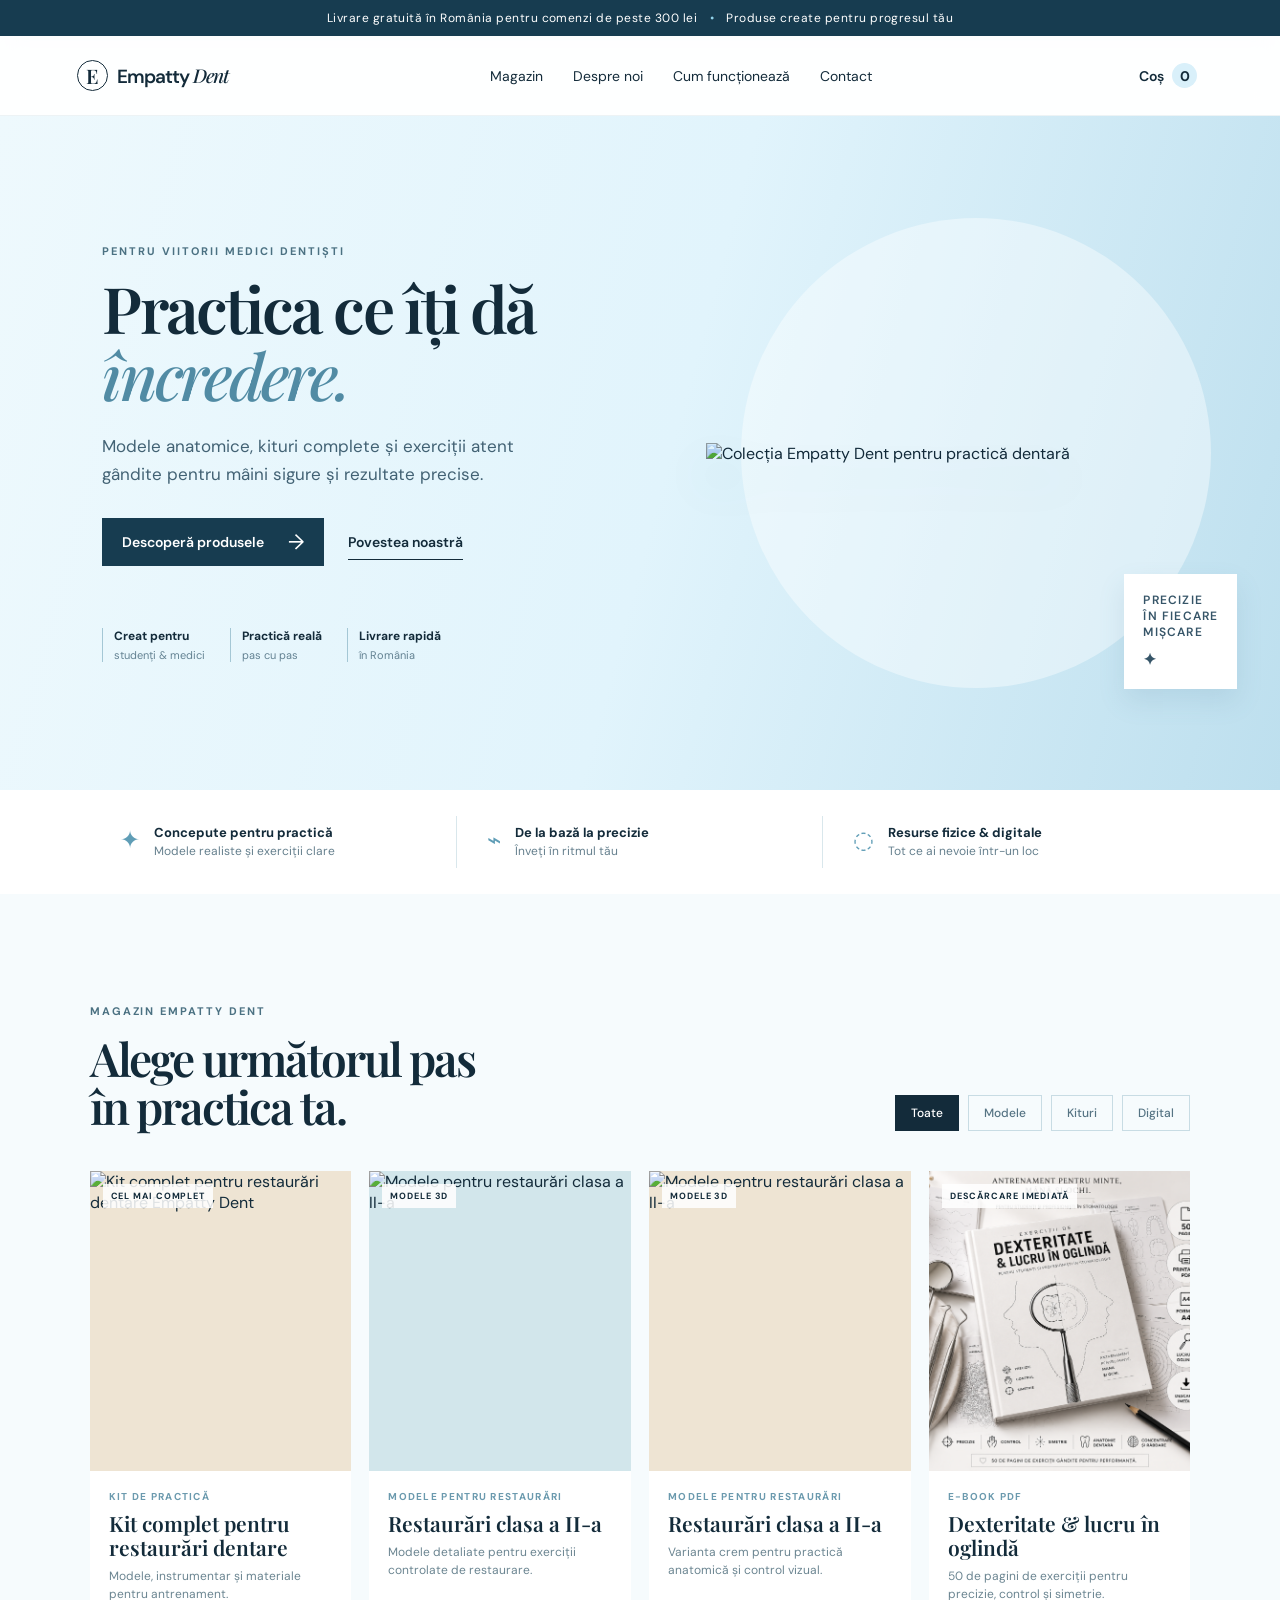
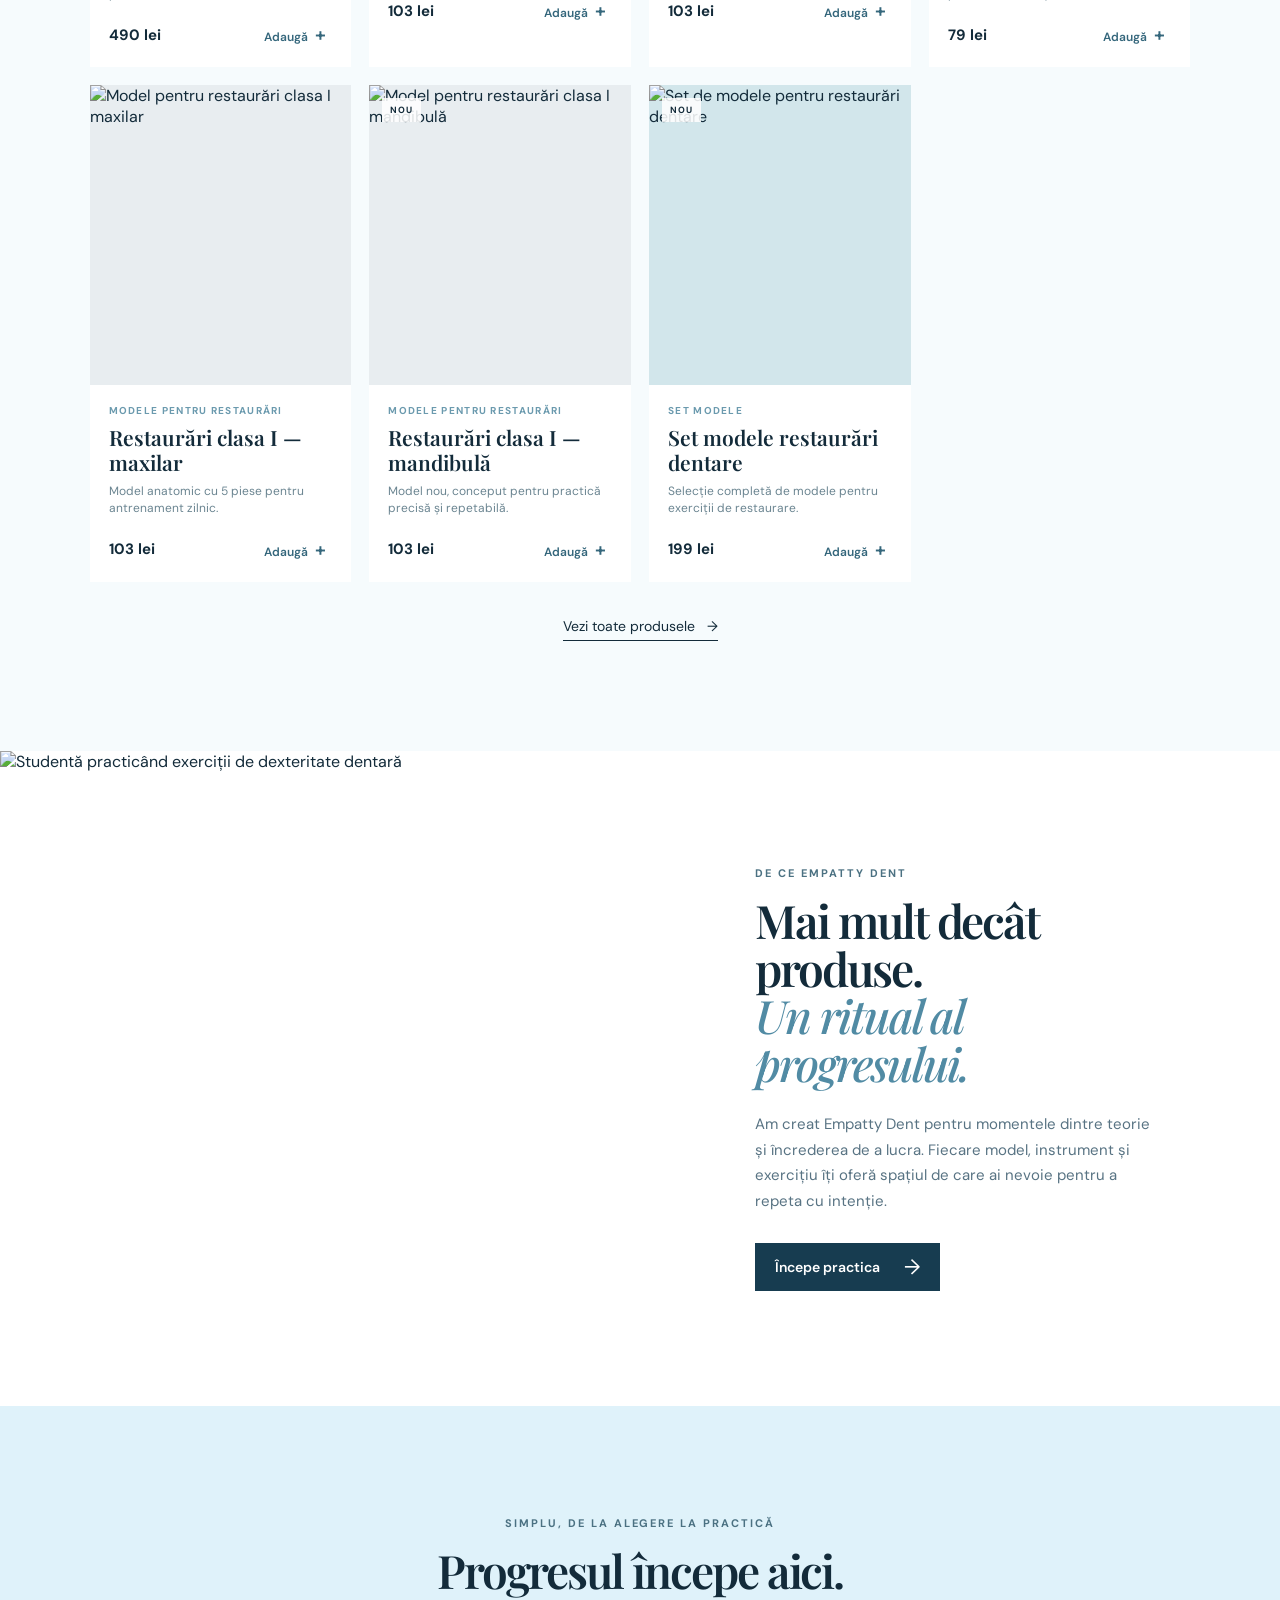
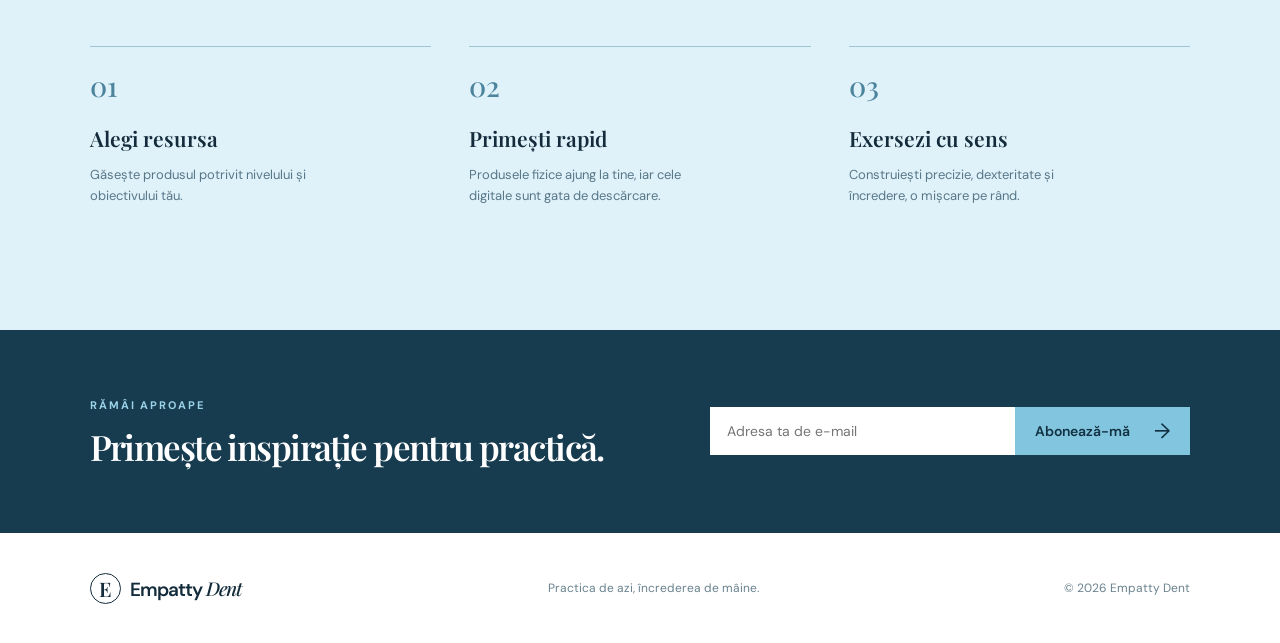
==== index.html @ 1c4c00de "Add files via upload" ====
<!doctype html>
<html lang="ro">
  <head>
    <meta charset="UTF-8" />
    <meta name="viewport" content="width=device-width, initial-scale=1.0" />
    <meta name="description" content="Empatty Dent — instrumente de practică pentru studenți și medici stomatologi." />
    <title>Empatty Dent — Practică. Precizie. Încredere.</title>
    <link rel="preconnect" href="https://fonts.googleapis.com" />
    <link rel="preconnect" href="https://fonts.gstatic.com" crossorigin />
    <link href="https://fonts.googleapis.com/css2?family=DM+Sans:wght@400;500;600;700&family=Playfair+Display:wght@500;600;700&display=swap" rel="stylesheet" />
    <link rel="stylesheet" href="style.css" />
  </head>
  <body>
    <div class="announcement">Livrare gratuită în România pentru comenzi de peste 300 lei <span>•</span> Produse create pentru progresul tău</div>
    <header class="header">
      <a class="brand" href="#acasa" aria-label="Empatty Dent acasă"><span class="brand-mark">E</span><span>Empatty <i>Dent</i></span></a>
      <button class="menu-btn" aria-label="Deschide meniul" aria-expanded="false">☰</button>
      <nav aria-label="Navigare principală">
        <a href="#produse">Magazin</a><a href="#despre">Despre noi</a><a href="#cum-functioneaza">Cum funcționează</a><a href="#contact">Contact</a>
      </nav>
      <button class="cart-button" aria-label="Vezi coșul"><span>Coș</span><b class="cart-count">0</b></button>
    </header>

    <main id="acasa">
      <section class="hero">
        <div class="hero-copy">
          <p class="eyebrow">PENTRU VIITORII MEDICI DENTIȘTI</p>
          <h1>Practica ce îți dă <em>încredere.</em></h1>
          <p class="hero-text">Modele anatomice, kituri complete și exerciții atent gândite pentru mâini sigure și rezultate precise.</p>
          <div class="hero-actions"><a class="btn primary" href="#produse">Descoperă produsele <span>→</span></a><a class="btn text" href="#despre">Povestea noastră</a></div>
          <div class="trust"><div><strong>Creat pentru</strong><span>studenți & medici</span></div><div><strong>Practică reală</strong><span>pas cu pas</span></div><div><strong>Livrare rapidă</strong><span>în România</span></div></div>
        </div>
        <div class="hero-visual">
          <div class="hero-circle"></div><div class="hero-card note-card">PRECIZIE<br>ÎN FIECARE<br>MIȘCARE <span>✦</span></div>
          <img src="assets/introducere.png" alt="Colecția Empatty Dent pentru practică dentară" />
        </div>
      </section>

      <section class="benefits" aria-label="Beneficii">
        <div><span>✦</span><p><b>Concepute pentru practică</b>Modele realiste și exerciții clare</p></div>
        <div><span>⌁</span><p><b>De la bază la precizie</b>Înveți în ritmul tău</p></div>
        <div><span>◌</span><p><b>Resurse fizice & digitale</b>Tot ce ai nevoie într-un loc</p></div>
      </section>

      <section id="produse" class="products section">
        <div class="section-heading"><div><p class="eyebrow">MAGAZIN EMPATTY DENT</p><h2>Alege următorul pas<br>în practica ta.</h2></div><div class="filters" role="group" aria-label="Filtre produse"><button class="active" data-filter="all">Toate</button><button data-filter="modele">Modele</button><button data-filter="kituri">Kituri</button><button data-filter="digital">Digital</button></div></div>
        <div class="product-grid">
          <article class="product-card" data-category="kituri"><div class="image-wrap warm"><span class="tag">CEL MAI COMPLET</span><img src="assets/kit-restaurari.png" alt="Kit complet pentru restaurări dentare Empatty Dent" /></div><div class="product-info"><p class="category">KIT DE PRACTICĂ</p><h3>Kit complet pentru restaurări dentare</h3><p class="desc">Modele, instrumentar și materiale pentru antrenament.</p><div class="product-bottom"><strong>490 lei</strong><button class="add" data-name="Kit complet pentru restaurări dentare" data-price="490">Adaugă <span>+</span></button></div></div></article>
          <article class="product-card" data-category="modele"><div class="image-wrap blue"><span class="tag">MODELE 3D</span><img src="assets/restaurari-clasa-ii-albastru.png" alt="Modele pentru restaurări clasa a II-a" /></div><div class="product-info"><p class="category">MODELE PENTRU RESTAURĂRI</p><h3>Restaurări clasa a II-a</h3><p class="desc">Modele detaliate pentru exerciții controlate de restaurare.</p><div class="product-bottom"><strong>103 lei</strong><button class="add" data-name="Restaurări clasa a II-a" data-price="103">Adaugă <span>+</span></button></div></div></article>
          <article class="product-card" data-category="modele"><div class="image-wrap warm"><span class="tag">MODELE 3D</span><img src="assets/restaurari-clasa-ii-crem.png" alt="Modele pentru restaurări clasa a II-a" /></div><div class="product-info"><p class="category">MODELE PENTRU RESTAURĂRI</p><h3>Restaurări clasa a II-a</h3><p class="desc">Varianta crem pentru practică anatomică și control vizual.</p><div class="product-bottom"><strong>103 lei</strong><button class="add" data-name="Restaurări clasa a II-a" data-price="103">Adaugă <span>+</span></button></div></div></article>
          <article class="product-card" data-category="digital"><div class="image-wrap paper"><span class="tag">DESCĂRCARE IMEDIATĂ</span><img src="assets/ebook-dexteritate.png" alt="E-book cu exerciții de dexteritate și lucru în oglindă" /></div><div class="product-info"><p class="category">E-BOOK PDF</p><h3>Dexteritate & lucru în oglindă</h3><p class="desc">50 de pagini de exerciții pentru precizie, control și simetrie.</p><div class="product-bottom"><strong>79 lei</strong><button class="add" data-name="E-book Dexteritate & lucru în oglindă" data-price="79">Adaugă <span>+</span></button></div></div></article>
          <article class="product-card" data-category="modele"><div class="image-wrap soft"><img src="assets/restaurari-clasa-i-maxilar.png" alt="Model pentru restaurări clasa I maxilar" /></div><div class="product-info"><p class="category">MODELE PENTRU RESTAURĂRI</p><h3>Restaurări clasa I — maxilar</h3><p class="desc">Model anatomic cu 5 piese pentru antrenament zilnic.</p><div class="product-bottom"><strong>103 lei</strong><button class="add" data-name="Restaurări clasa I — maxilar" data-price="103">Adaugă <span>+</span></button></div></div></article>
          <article class="product-card" data-category="modele"><div class="image-wrap soft"><span class="tag">NOU</span><img src="assets/restaurari-clasa-i-mandibula.png" alt="Model pentru restaurări clasa I mandibulă" /></div><div class="product-info"><p class="category">MODELE PENTRU RESTAURĂRI</p><h3>Restaurări clasa I — mandibulă</h3><p class="desc">Model nou, conceput pentru practică precisă și repetabilă.</p><div class="product-bottom"><strong>103 lei</strong><button class="add" data-name="Restaurări clasa I — mandibulă" data-price="103">Adaugă <span>+</span></button></div></div></article>
          <article class="product-card" data-category="modele"><div class="image-wrap blue"><span class="tag">NOU</span><img src="assets/set-modele-restaurari.png" alt="Set de modele pentru restaurări dentare" /></div><div class="product-info"><p class="category">SET MODELE</p><h3>Set modele restaurări dentare</h3><p class="desc">Selecție completă de modele pentru exerciții de restaurare.</p><div class="product-bottom"><strong>199 lei</strong><button class="add" data-name="Set modele restaurări dentare" data-price="199">Adaugă <span>+</span></button></div></div></article>
        </div>
        <a class="view-all" href="#produse">Vezi toate produsele <span>→</span></a>
      </section>

      <section id="despre" class="story"><div class="story-image"><img src="assets/final.png" alt="Studentă practicând exerciții de dexteritate dentară" /></div><div class="story-copy"><p class="eyebrow">DE CE EMPATTY DENT</p><h2>Mai mult decât produse.<br><em>Un ritual al progresului.</em></h2><p>Am creat Empatty Dent pentru momentele dintre teorie și încrederea de a lucra. Fiecare model, instrument și exercițiu îți oferă spațiul de care ai nevoie pentru a repeta cu intenție.</p><a class="btn primary" href="#produse">Începe practica <span>→</span></a></div></section>

      <section id="cum-functioneaza" class="steps section"><p class="eyebrow">SIMPLU, DE LA ALEGERE LA PRACTICĂ</p><h2>Progresul începe aici.</h2><div class="step-grid"><div><b>01</b><h3>Alegi resursa</h3><p>Găsește produsul potrivit nivelului și obiectivului tău.</p></div><div><b>02</b><h3>Primești rapid</h3><p>Produsele fizice ajung la tine, iar cele digitale sunt gata de descărcare.</p></div><div><b>03</b><h3>Exersezi cu sens</h3><p>Construiești precizie, dexteritate și încredere, o mișcare pe rând.</p></div></div></section>
      <section id="contact" class="newsletter"><div><p class="eyebrow">RĂMÂI APROAPE</p><h2>Primește inspirație pentru practică.</h2></div><form><label class="sr-only" for="email">Adresa de e-mail</label><input id="email" type="email" placeholder="Adresa ta de e-mail" required /><button class="btn primary" type="submit">Abonează-mă <span>→</span></button></form></section>
    </main>
    <footer><a class="brand" href="#acasa"><span class="brand-mark">E</span><span>Empatty <i>Dent</i></span></a><p>Practica de azi, încrederea de mâine.</p><span>© 2026 Empatty Dent</span></footer>
    <aside class="cart-drawer" aria-label="Coșul tău" aria-hidden="true"><div class="cart-head"><h2>Coșul tău</h2><button class="close-cart" aria-label="Închide">×</button></div><div class="cart-items"><p class="empty">Coșul tău este gol.</p></div><div class="cart-footer"><div><span>Total</span><strong class="cart-total">0 lei</strong></div><button class="btn primary checkout">Continuă către comandă <span>→</span></button></div></aside><div class="overlay"></div><div class="toast" role="status"></div>
    <script src="script.js"></script>
  </body>
</html>
---- style.css ----
:root{--ink:#132b3a;--blue:#d9f0fa;--blue-deep:#8ec9df;--mist:#f6fbfd;--cream:#fbf7f0;--line:#d9e7ec;--white:#fff}*{box-sizing:border-box}html{scroll-behavior:smooth}body{margin:0;color:var(--ink);font-family:'DM Sans',sans-serif;background:var(--mist)}.announcement{background:#173c50;color:white;text-align:center;padding:10px 20px;font-size:12px;letter-spacing:.04em}.announcement span{color:#91d3eb;margin:0 9px}.header{height:80px;display:flex;align-items:center;justify-content:space-between;padding:0 clamp(20px,6vw,92px);background:rgba(255,255,255,.88);border-bottom:1px solid #edf3f5;position:sticky;top:0;z-index:10;backdrop-filter:blur(12px)}.brand{display:flex;align-items:center;gap:9px;color:var(--ink);font-size:19px;font-weight:600;text-decoration:none;letter-spacing:-.05em}.brand i{font-family:'Playfair Display',serif;font-weight:500}.brand-mark{width:31px;height:31px;border:1.5px solid var(--ink);border-radius:50%;display:grid;place-items:center;font-family:'Playfair Display',serif;font-size:20px}.header nav{display:flex;gap:30px}.header nav a{color:var(--ink);text-decoration:none;font-size:14px}.cart-button{border:0;background:none;color:var(--ink);font:600 14px 'DM Sans';cursor:pointer}.cart-count{margin-left:8px;border-radius:50%;background:var(--blue);display:inline-grid;place-items:center;width:25px;height:25px}.menu-btn{display:none}.hero{min-height:630px;display:grid;grid-template-columns:1.05fr .95fr;overflow:hidden;background:linear-gradient(105deg,#eef9fd 0%,#e1f4fc 52%,#bddfee 100%)}.hero-copy{padding:clamp(70px,10vw,145px) clamp(26px,8vw,132px);align-self:center}.eyebrow{font-size:11px;font-weight:700;letter-spacing:.18em;margin:0 0 17px;color:#4b7182}.hero h1,.section h2,.story h2,.newsletter h2{font:600 clamp(42px,5vw,70px)/1.04 'Playfair Display',serif;letter-spacing:-.045em;margin:0}.hero h1 em,.story h2 em{font-weight:500;color:#518ba4}.hero-text{max-width:490px;font-size:17px;line-height:1.65;margin:24px 0 30px;color:#426274}.hero-actions{display:flex;gap:24px;align-items:center}.btn{display:inline-flex;align-items:center;justify-content:center;gap:24px;border:0;text-decoration:none;cursor:pointer;font:600 14px 'DM Sans';padding:15px 20px}.btn.primary{background:#173c50;color:white}.btn.primary span{font-size:21px;font-weight:400;line-height:0}.btn.text{color:var(--ink);border-bottom:1px solid var(--ink);padding:8px 0}.trust{display:flex;gap:25px;margin-top:62px}.trust div{border-left:1px solid #a4c7d5;padding-left:11px}.trust strong,.trust span{display:block}.trust strong{font-size:12px}.trust span{font-size:11px;color:#638292;margin-top:4px}.hero-visual{position:relative;min-height:480px;display:grid;place-items:center}.hero-visual img{width:min(540px,94%);z-index:1;mix-blend-mode:multiply;filter:drop-shadow(0 24px 22px rgba(35,81,99,.12))}.hero-circle{position:absolute;width:470px;height:470px;border-radius:50%;background:rgba(255,255,255,.4)}.hero-card{position:absolute;z-index:2}.note-card{right:7%;bottom:15%;padding:18px 19px;background:#fff;color:#365568;font:600 12px/1.35 'DM Sans';letter-spacing:.1em;box-shadow:0 12px 25px #52809a24}.note-card span{display:block;font-size:16px;margin-top:9px}.benefits{padding:26px clamp(20px,7vw,110px);display:grid;grid-template-columns:repeat(3,1fr);background:white}.benefits>div{display:flex;gap:14px;padding:8px 30px;border-right:1px solid var(--line)}.benefits>div:last-child{border:0}.benefits span{font-size:24px;color:#5f9db6}.benefits p{margin:0;font-size:12px;line-height:1.45;color:#66808e}.benefits b{display:block;font-size:13px;color:var(--ink)}.section{padding:110px clamp(20px,7vw,110px);background:var(--mist)}.section-heading{display:flex;align-items:flex-end;justify-content:space-between;margin-bottom:40px}.section h2,.story h2,.newsletter h2{font-size:46px}.filters{display:flex;gap:9px;flex-wrap:wrap}.filters button{background:none;border:1px solid #c8dce4;padding:9px 15px;font:500 12px 'DM Sans';cursor:pointer;color:#567484}.filters button.active{background:var(--ink);color:#fff;border-color:var(--ink)}.product-grid{display:grid;grid-template-columns:repeat(4,1fr);gap:18px}.product-card{background:white;transition:.25s transform,.25s box-shadow}.product-card:hover{transform:translateY(-6px);box-shadow:0 15px 30px #41677716}.image-wrap{height:300px;position:relative;display:grid;place-items:center;overflow:hidden}.image-wrap img{width:100%;height:100%;object-fit:cover;transition:.5s transform}.product-card:hover img{transform:scale(1.04)}.image-wrap.blue{background:#d2e6eb}.image-wrap.warm{background:#eee4d3}.image-wrap.paper{background:#eeeae4}.image-wrap.soft{background:#e8edf0}.tag{position:absolute;top:13px;left:13px;background:rgba(255,255,255,.86);z-index:1;padding:6px 8px;font-size:9px;font-weight:700;letter-spacing:.1em}.product-info{padding:19px}.category{font-size:10px;letter-spacing:.13em;color:#6b9aae;font-weight:700;margin:0 0 8px}.product-info h3{font:600 21px/1.15 'Playfair Display';margin:0}.desc{height:37px;font-size:12px;line-height:1.45;color:#6b8591;margin:9px 0 16px}.product-bottom{display:flex;justify-content:space-between;align-items:center}.product-bottom strong{font-size:15px}.add{border:0;background:none;color:#35677c;font:600 12px 'DM Sans';cursor:pointer}.add span{font-size:19px;margin-left:4px}.view-all{display:block;width:max-content;margin:35px auto 0;color:var(--ink);text-decoration:none;border-bottom:1px solid;padding-bottom:5px;font-size:14px}.view-all span{margin-left:8px}.story{background:#fff;display:grid;grid-template-columns:1fr 1fr;min-height:540px}.story-image{overflow:hidden}.story-image img{width:100%;height:100%;object-fit:cover}.story-copy{padding:clamp(55px,9vw,125px);align-self:center}.story-copy p:not(.eyebrow){color:#587383;line-height:1.7;font-size:15px;margin:24px 0 29px;max-width:520px}.steps{text-align:center;background:#dff2fa}.steps h2{margin-bottom:51px}.step-grid{display:grid;grid-template-columns:repeat(3,1fr);text-align:left;gap:38px;max-width:1100px;margin:auto}.step-grid>div{border-top:1px solid #9fc4d3;padding-top:20px}.step-grid b{font:500 28px 'Playfair Display';color:#4d849d}.step-grid h3{margin:20px 0 8px;font:600 21px 'Playfair Display'}.step-grid p{color:#587787;font-size:13px;line-height:1.6;max-width:250px}.newsletter{padding:68px clamp(20px,7vw,110px);background:#173c50;color:#fff;display:flex;align-items:center;justify-content:space-between;gap:40px}.newsletter .eyebrow{color:#9cd3e9}.newsletter h2{font-size:35px}.newsletter form{display:flex;min-width:min(100%,480px)}.newsletter input{border:0;padding:15px 17px;font:14px 'DM Sans';width:100%;outline:none}.newsletter .btn{white-space:nowrap;background:#82c5df;color:#123142}footer{padding:35px clamp(20px,7vw,110px);background:white;display:flex;align-items:center;justify-content:space-between;color:#69828e;font-size:12px}footer .brand{color:var(--ink)}.cart-drawer{position:fixed;right:0;top:0;width:min(410px,100%);height:100vh;background:#fff;z-index:30;transform:translateX(105%);transition:.3s transform;display:flex;flex-direction:column;padding:25px}.cart-drawer.open{transform:translateX(0)}.overlay{position:fixed;inset:0;background:#173c5066;z-index:20;opacity:0;pointer-events:none;transition:.3s}.overlay.open{opacity:1;pointer-events:auto}.cart-head{display:flex;justify-content:space-between;align-items:center;border-bottom:1px solid var(--line);padding-bottom:18px}.cart-head h2{font:600 28px 'Playfair Display';margin:0}.close-cart{border:0;background:none;font-size:29px;cursor:pointer}.cart-items{flex:1;padding:20px 0;overflow:auto}.empty{color:#78909b;text-align:center;margin-top:40px}.cart-item{display:flex;justify-content:space-between;border-bottom:1px solid var(--line);padding:13px 0;font-size:14px}.cart-item button{border:0;background:none;color:#9a4552;cursor:pointer}.cart-footer{border-top:1px solid var(--line);padding-top:18px}.cart-footer>div{display:flex;justify-content:space-between;margin-bottom:17px}.cart-footer .btn{width:100%}.toast{position:fixed;bottom:28px;left:50%;transform:translate(-50%,100px);background:#173c50;color:white;padding:13px 20px;z-index:40;font-size:13px;transition:.3s;opacity:0}.toast.show{transform:translate(-50%,0);opacity:1}.sr-only{position:absolute;width:1px;height:1px;overflow:hidden;clip:rect(0,0,0,0)}
@media(max-width:900px){.header nav{gap:15px}.product-grid{grid-template-columns:repeat(2,1fr)}.hero-copy{padding-left:7vw}.hero h1{font-size:51px}.story-copy{padding:55px}.section h2,.story h2{font-size:39px}}@media(max-width:650px){.announcement{font-size:10px}.header{height:64px}.header nav{display:none}.menu-btn{display:block;border:0;background:none;font-size:22px;color:var(--ink)}.header nav.open{display:flex;position:absolute;top:64px;left:0;right:0;background:#fff;padding:20px;flex-direction:column;gap:18px}.hero{grid-template-columns:1fr}.hero-copy{padding:65px 24px 36px}.hero h1{font-size:46px}.hero-visual{min-height:310px}.hero-circle{width:310px;height:310px}.note-card{right:5%;bottom:10%}.trust{margin-top:36px;gap:12px}.trust div{padding-left:7px}.trust strong{font-size:10px}.trust span{font-size:9px}.benefits{grid-template-columns:1fr;padding:18px 25px}.benefits>div{border-right:0;border-bottom:1px solid var(--line);padding:11px 0}.section{padding:70px 20px}.section-heading{align-items:flex-start;flex-direction:column;gap:22px}.section h2,.story h2{font-size:37px}.product-grid{grid-template-columns:1fr;gap:20px}.image-wrap{height:335px}.story{grid-template-columns:1fr}.story-image{height:360px}.story-copy{padding:65px 25px}.step-grid{grid-template-columns:1fr;gap:12px}.newsletter{padding:55px 24px;display:block}.newsletter h2{font-size:31px;margin-bottom:25px}.newsletter form{display:block}.newsletter .btn{width:100%;margin-top:10px}footer{display:grid;gap:16px}.filters{gap:7px}}
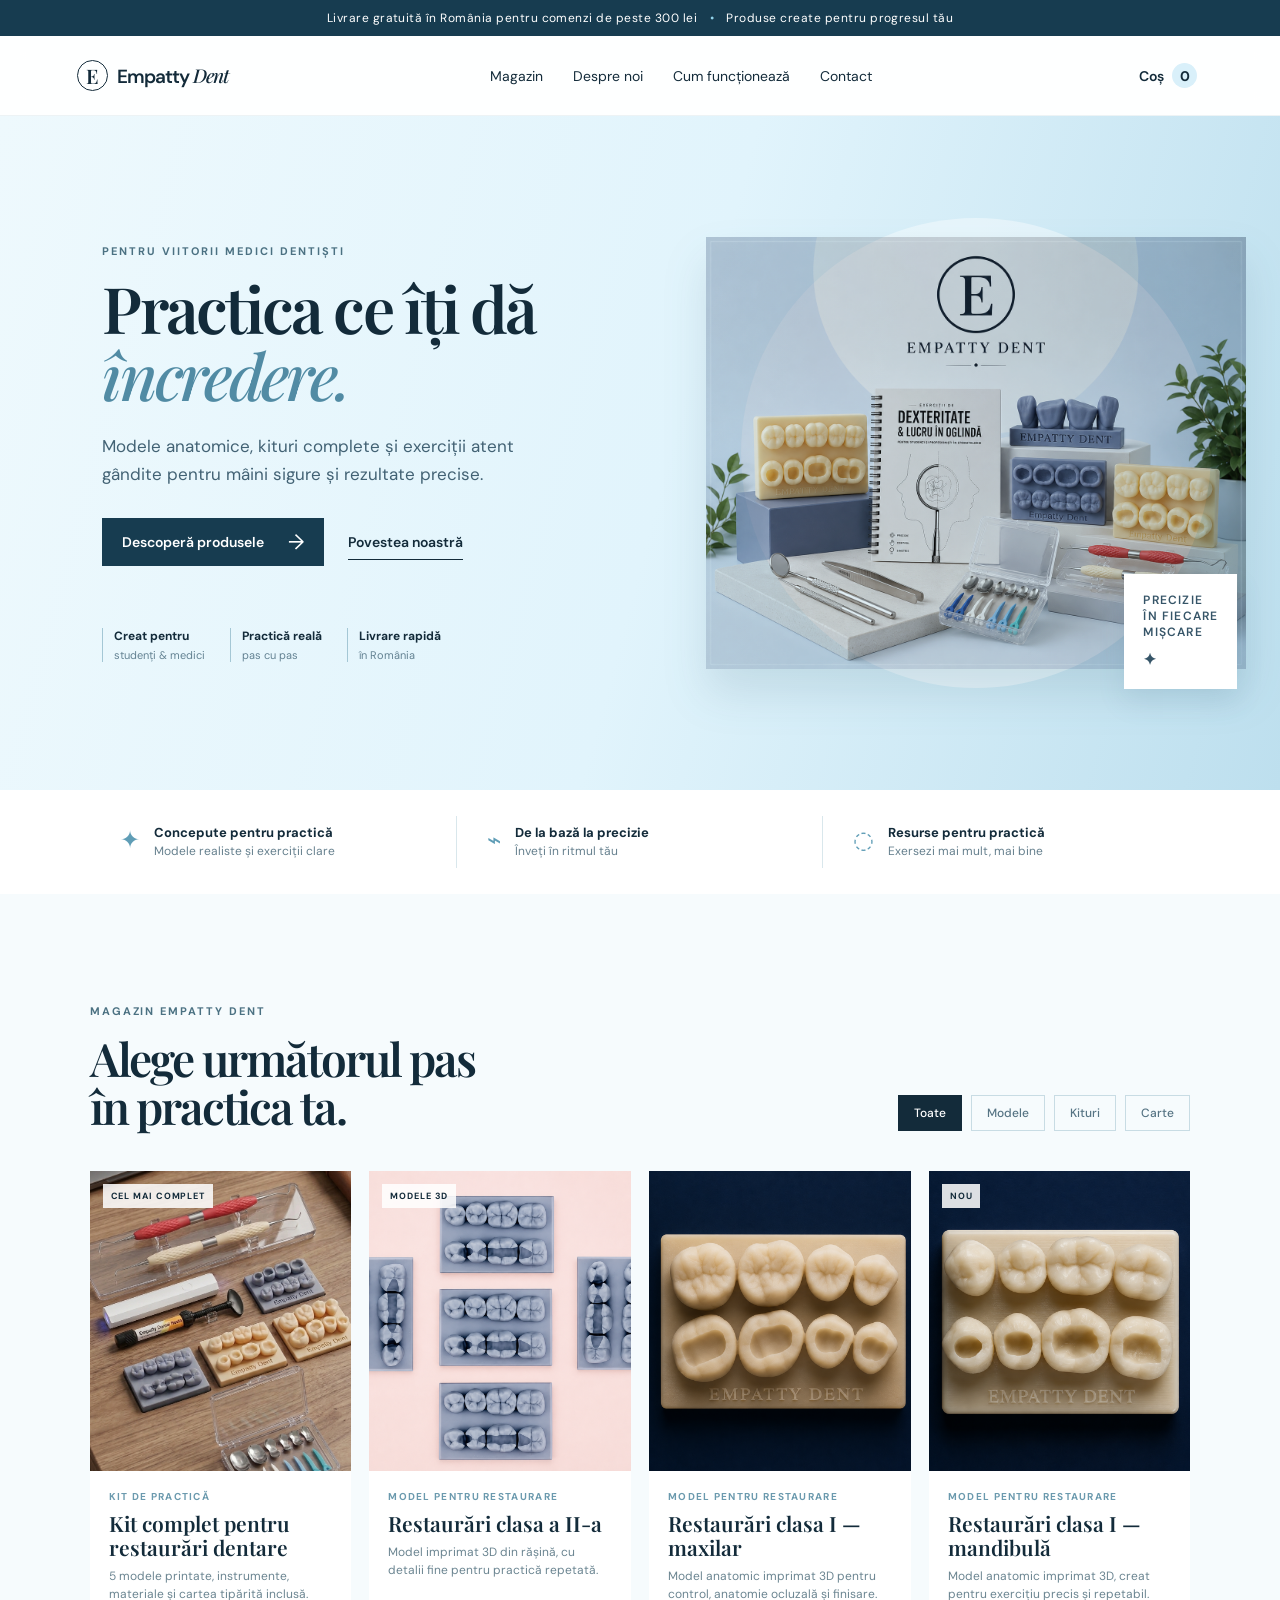
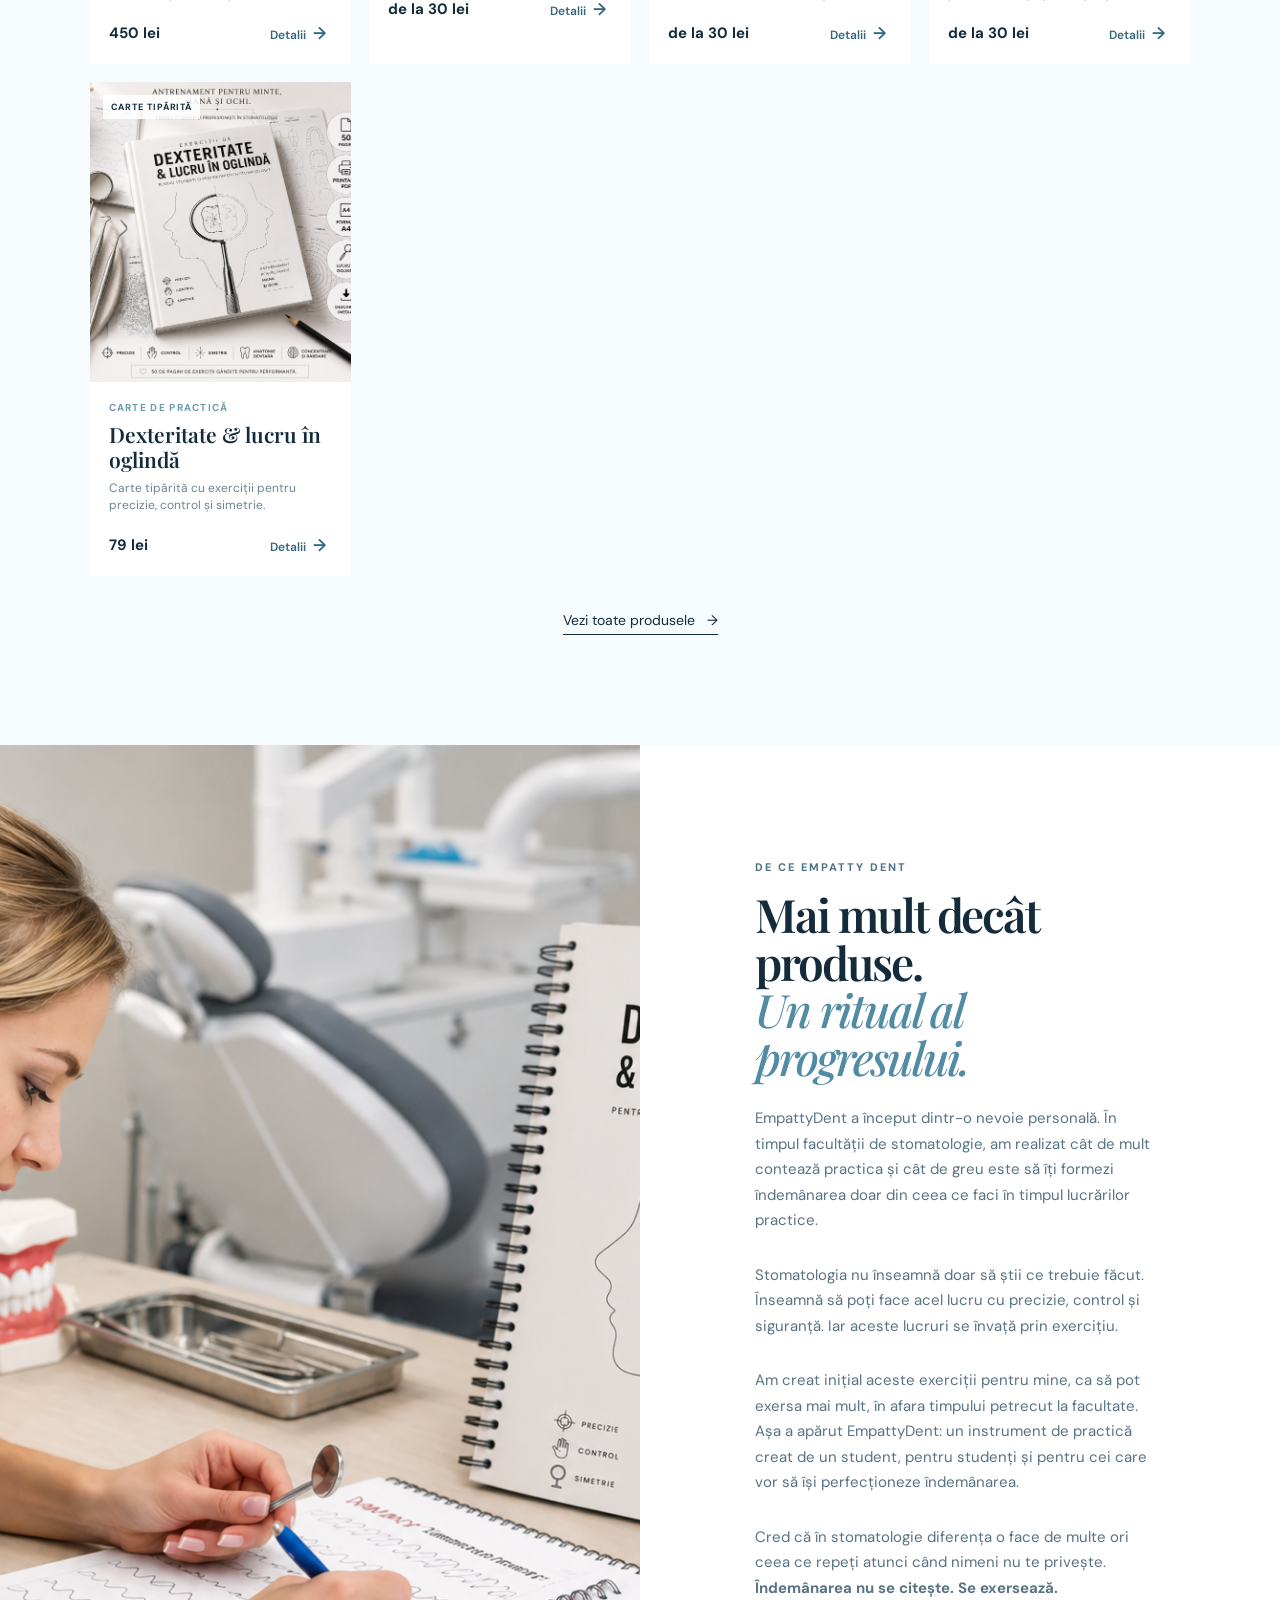
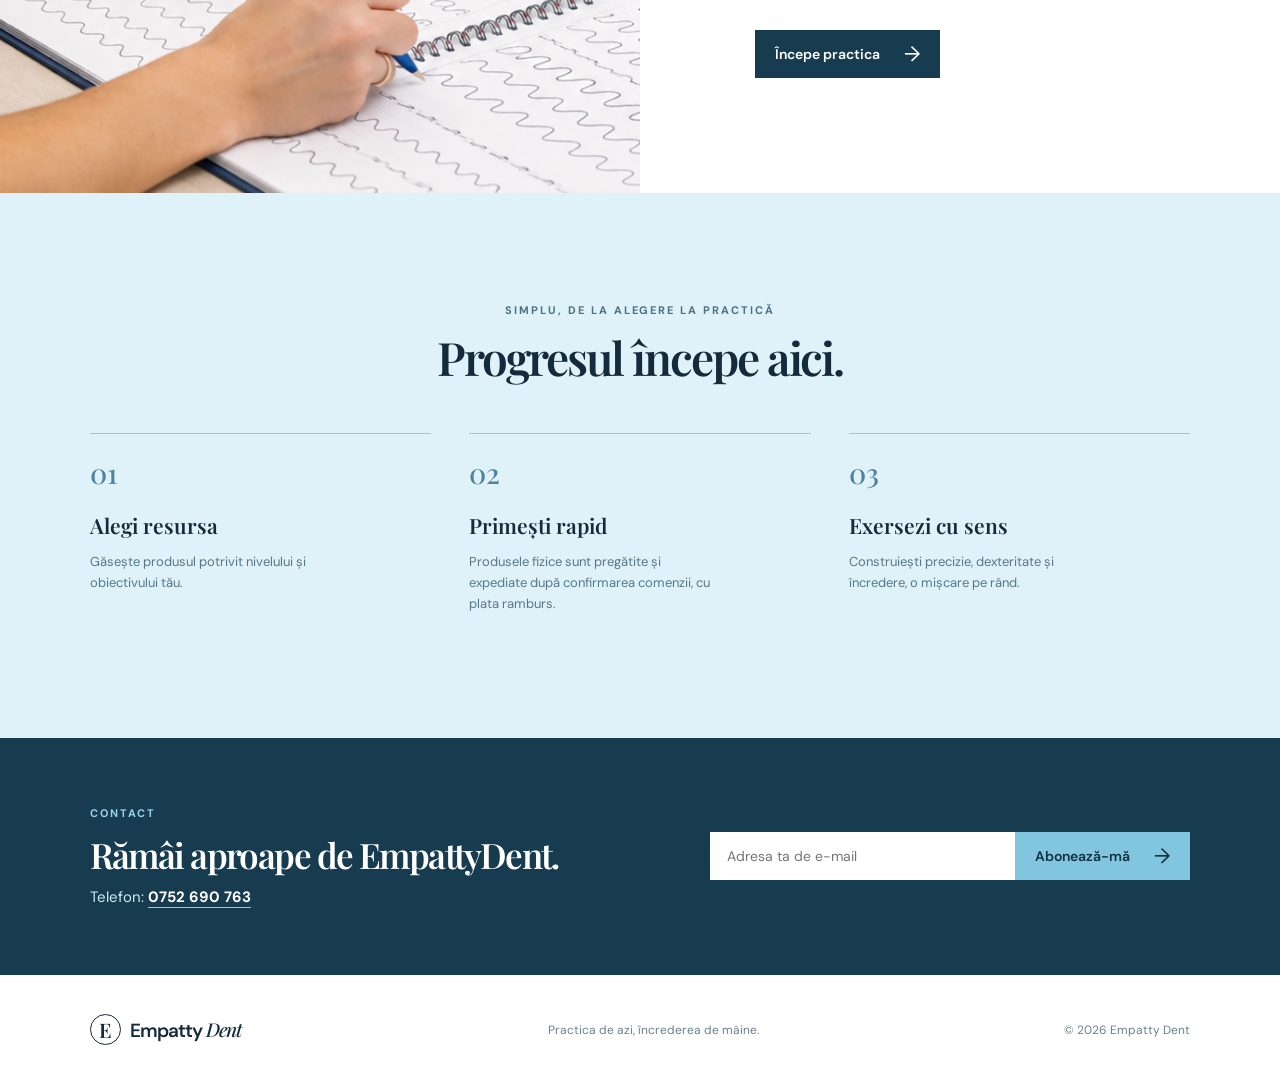
==== commit e8a2f90a: "Add files via upload Update Website EmpattyDent" ====
--- a/index.html
+++ b/index.html
@@ -39,30 +39,44 @@
       <section class="benefits" aria-label="Beneficii">
         <div><span>✦</span><p><b>Concepute pentru practică</b>Modele realiste și exerciții clare</p></div>
         <div><span>⌁</span><p><b>De la bază la precizie</b>Înveți în ritmul tău</p></div>
-        <div><span>◌</span><p><b>Resurse fizice & digitale</b>Tot ce ai nevoie într-un loc</p></div>
+        <div><span>◌</span><p><b>Resurse pentru practică</b>Exersezi mai mult, mai bine</p></div>
       </section>
 
       <section id="produse" class="products section">
-        <div class="section-heading"><div><p class="eyebrow">MAGAZIN EMPATTY DENT</p><h2>Alege următorul pas<br>în practica ta.</h2></div><div class="filters" role="group" aria-label="Filtre produse"><button class="active" data-filter="all">Toate</button><button data-filter="modele">Modele</button><button data-filter="kituri">Kituri</button><button data-filter="digital">Digital</button></div></div>
+        <div class="section-heading"><div><p class="eyebrow">MAGAZIN EMPATTY DENT</p><h2>Alege următorul pas<br>în practica ta.</h2></div><div class="filters" role="group" aria-label="Filtre produse"><button class="active" data-filter="all">Toate</button><button data-filter="modele">Modele</button><button data-filter="kituri">Kituri</button><button data-filter="carte">Carte</button></div></div>
         <div class="product-grid">
-          <article class="product-card" data-category="kituri"><div class="image-wrap warm"><span class="tag">CEL MAI COMPLET</span><img src="assets/kit-restaurari.png" alt="Kit complet pentru restaurări dentare Empatty Dent" /></div><div class="product-info"><p class="category">KIT DE PRACTICĂ</p><h3>Kit complet pentru restaurări dentare</h3><p class="desc">Modele, instrumentar și materiale pentru antrenament.</p><div class="product-bottom"><strong>490 lei</strong><button class="add" data-name="Kit complet pentru restaurări dentare" data-price="490">Adaugă <span>+</span></button></div></div></article>
-          <article class="product-card" data-category="modele"><div class="image-wrap blue"><span class="tag">MODELE 3D</span><img src="assets/restaurari-clasa-ii-albastru.png" alt="Modele pentru restaurări clasa a II-a" /></div><div class="product-info"><p class="category">MODELE PENTRU RESTAURĂRI</p><h3>Restaurări clasa a II-a</h3><p class="desc">Modele detaliate pentru exerciții controlate de restaurare.</p><div class="product-bottom"><strong>103 lei</strong><button class="add" data-name="Restaurări clasa a II-a" data-price="103">Adaugă <span>+</span></button></div></div></article>
-          <article class="product-card" data-category="modele"><div class="image-wrap warm"><span class="tag">MODELE 3D</span><img src="assets/restaurari-clasa-ii-crem.png" alt="Modele pentru restaurări clasa a II-a" /></div><div class="product-info"><p class="category">MODELE PENTRU RESTAURĂRI</p><h3>Restaurări clasa a II-a</h3><p class="desc">Varianta crem pentru practică anatomică și control vizual.</p><div class="product-bottom"><strong>103 lei</strong><button class="add" data-name="Restaurări clasa a II-a" data-price="103">Adaugă <span>+</span></button></div></div></article>
-          <article class="product-card" data-category="digital"><div class="image-wrap paper"><span class="tag">DESCĂRCARE IMEDIATĂ</span><img src="assets/ebook-dexteritate.png" alt="E-book cu exerciții de dexteritate și lucru în oglindă" /></div><div class="product-info"><p class="category">E-BOOK PDF</p><h3>Dexteritate & lucru în oglindă</h3><p class="desc">50 de pagini de exerciții pentru precizie, control și simetrie.</p><div class="product-bottom"><strong>79 lei</strong><button class="add" data-name="E-book Dexteritate & lucru în oglindă" data-price="79">Adaugă <span>+</span></button></div></div></article>
-          <article class="product-card" data-category="modele"><div class="image-wrap soft"><img src="assets/restaurari-clasa-i-maxilar.png" alt="Model pentru restaurări clasa I maxilar" /></div><div class="product-info"><p class="category">MODELE PENTRU RESTAURĂRI</p><h3>Restaurări clasa I — maxilar</h3><p class="desc">Model anatomic cu 5 piese pentru antrenament zilnic.</p><div class="product-bottom"><strong>103 lei</strong><button class="add" data-name="Restaurări clasa I — maxilar" data-price="103">Adaugă <span>+</span></button></div></div></article>
-          <article class="product-card" data-category="modele"><div class="image-wrap soft"><span class="tag">NOU</span><img src="assets/restaurari-clasa-i-mandibula.png" alt="Model pentru restaurări clasa I mandibulă" /></div><div class="product-info"><p class="category">MODELE PENTRU RESTAURĂRI</p><h3>Restaurări clasa I — mandibulă</h3><p class="desc">Model nou, conceput pentru practică precisă și repetabilă.</p><div class="product-bottom"><strong>103 lei</strong><button class="add" data-name="Restaurări clasa I — mandibulă" data-price="103">Adaugă <span>+</span></button></div></div></article>
-          <article class="product-card" data-category="modele"><div class="image-wrap blue"><span class="tag">NOU</span><img src="assets/set-modele-restaurari.png" alt="Set de modele pentru restaurări dentare" /></div><div class="product-info"><p class="category">SET MODELE</p><h3>Set modele restaurări dentare</h3><p class="desc">Selecție completă de modele pentru exerciții de restaurare.</p><div class="product-bottom"><strong>199 lei</strong><button class="add" data-name="Set modele restaurări dentare" data-price="199">Adaugă <span>+</span></button></div></div></article>
+          <article class="product-card" data-category="kituri" data-product="kit"><div class="image-wrap warm"><span class="tag">CEL MAI COMPLET</span><img src="assets/kit-restaurari.png" alt="Kit complet pentru restaurări dentare Empatty Dent" /></div><div class="product-info"><p class="category">KIT DE PRACTICĂ</p><h3>Kit complet pentru restaurări dentare</h3><p class="desc">5 modele printate, instrumente, materiale și cartea tipărită inclusă.</p><div class="product-bottom"><strong>450 lei</strong><button class="details" data-product="kit">Detalii <span>→</span></button></div></div></article>
+          <article class="product-card" data-category="modele" data-product="clasa-ii"><div class="image-wrap blue"><span class="tag">MODELE 3D</span><img src="assets/restaurari-clasa-ii-albastru.png" alt="Model pentru restaurări clasa a II-a" /></div><div class="product-info"><p class="category">MODEL PENTRU RESTAURARE</p><h3>Restaurări clasa a II-a</h3><p class="desc">Model imprimat 3D din rășină, cu detalii fine pentru practică repetată.</p><div class="product-bottom"><strong>de la 30 lei</strong><button class="details" data-product="clasa-ii">Detalii <span>→</span></button></div></div></article>
+          <article class="product-card" data-category="modele" data-product="clasa-i-maxilar"><div class="image-wrap soft"><img src="assets/restaurari-clasa-i-maxilar.png" alt="Model pentru restaurări clasa I maxilar" /></div><div class="product-info"><p class="category">MODEL PENTRU RESTAURARE</p><h3>Restaurări clasa I — maxilar</h3><p class="desc">Model anatomic imprimat 3D pentru control, anatomie ocluzală și finisare.</p><div class="product-bottom"><strong>de la 30 lei</strong><button class="details" data-product="clasa-i-maxilar">Detalii <span>→</span></button></div></div></article>
+          <article class="product-card" data-category="modele" data-product="clasa-i-mandibula"><div class="image-wrap soft"><span class="tag">NOU</span><img src="assets/restaurari-clasa-i-mandibula.png" alt="Model pentru restaurări clasa I mandibulă" /></div><div class="product-info"><p class="category">MODEL PENTRU RESTAURARE</p><h3>Restaurări clasa I — mandibulă</h3><p class="desc">Model anatomic imprimat 3D, creat pentru exercițiu precis și repetabil.</p><div class="product-bottom"><strong>de la 30 lei</strong><button class="details" data-product="clasa-i-mandibula">Detalii <span>→</span></button></div></div></article>
+          <article class="product-card" data-category="carte" data-product="carte"><div class="image-wrap paper"><span class="tag">CARTE TIPĂRITĂ</span><img src="assets/ebook-dexteritate.png" alt="Cartea tipărită Dexteritate și lucru în oglindă" /></div><div class="product-info"><p class="category">CARTE DE PRACTICĂ</p><h3>Dexteritate & lucru în oglindă</h3><p class="desc">Carte tipărită cu exerciții pentru precizie, control și simetrie.</p><div class="product-bottom"><strong>79 lei</strong><button class="details" data-product="carte">Detalii <span>→</span></button></div></div></article>
         </div>
         <a class="view-all" href="#produse">Vezi toate produsele <span>→</span></a>
       </section>
 
-      <section id="despre" class="story"><div class="story-image"><img src="assets/final.png" alt="Studentă practicând exerciții de dexteritate dentară" /></div><div class="story-copy"><p class="eyebrow">DE CE EMPATTY DENT</p><h2>Mai mult decât produse.<br><em>Un ritual al progresului.</em></h2><p>Am creat Empatty Dent pentru momentele dintre teorie și încrederea de a lucra. Fiecare model, instrument și exercițiu îți oferă spațiul de care ai nevoie pentru a repeta cu intenție.</p><a class="btn primary" href="#produse">Începe practica <span>→</span></a></div></section>
+      <section id="despre" class="story"><div class="story-image"><img src="assets/final.png" alt="Studentă practicând exerciții de dexteritate dentară" /></div><div class="story-copy"><p class="eyebrow">DE CE EMPATTY DENT</p><h2>Mai mult decât produse.<br><em>Un ritual al progresului.</em></h2><p>EmpattyDent a început dintr-o nevoie personală. În timpul facultății de stomatologie, am realizat cât de mult contează practica și cât de greu este să îți formezi îndemânarea doar din ceea ce faci în timpul lucrărilor practice.</p><p>Stomatologia nu înseamnă doar să știi ce trebuie făcut. Înseamnă să poți face acel lucru cu precizie, control și siguranță. Iar aceste lucruri se învață prin exercițiu.</p><p>Am creat inițial aceste exerciții pentru mine, ca să pot exersa mai mult, în afara timpului petrecut la facultate. Așa a apărut EmpattyDent: un instrument de practică creat de un student, pentru studenți și pentru cei care vor să își perfecționeze îndemânarea.</p><p>Cred că în stomatologie diferența o face de multe ori ceea ce repeți atunci când nimeni nu te privește. <strong>Îndemânarea nu se citește. Se exersează.</strong></p><a class="btn primary" href="#produse">Începe practica <span>→</span></a></div></section>
 
-      <section id="cum-functioneaza" class="steps section"><p class="eyebrow">SIMPLU, DE LA ALEGERE LA PRACTICĂ</p><h2>Progresul începe aici.</h2><div class="step-grid"><div><b>01</b><h3>Alegi resursa</h3><p>Găsește produsul potrivit nivelului și obiectivului tău.</p></div><div><b>02</b><h3>Primești rapid</h3><p>Produsele fizice ajung la tine, iar cele digitale sunt gata de descărcare.</p></div><div><b>03</b><h3>Exersezi cu sens</h3><p>Construiești precizie, dexteritate și încredere, o mișcare pe rând.</p></div></div></section>
-      <section id="contact" class="newsletter"><div><p class="eyebrow">RĂMÂI APROAPE</p><h2>Primește inspirație pentru practică.</h2></div><form><label class="sr-only" for="email">Adresa de e-mail</label><input id="email" type="email" placeholder="Adresa ta de e-mail" required /><button class="btn primary" type="submit">Abonează-mă <span>→</span></button></form></section>
+      <section id="cum-functioneaza" class="steps section"><p class="eyebrow">SIMPLU, DE LA ALEGERE LA PRACTICĂ</p><h2>Progresul începe aici.</h2><div class="step-grid"><div><b>01</b><h3>Alegi resursa</h3><p>Găsește produsul potrivit nivelului și obiectivului tău.</p></div><div><b>02</b><h3>Primești rapid</h3><p>Produsele fizice sunt pregătite și expediate după confirmarea comenzii, cu plata ramburs.</p></div><div><b>03</b><h3>Exersezi cu sens</h3><p>Construiești precizie, dexteritate și încredere, o mișcare pe rând.</p></div></div></section>
+      <section id="contact" class="newsletter"><div><p class="eyebrow">CONTACT</p><h2>Rămâi aproape de EmpattyDent.</h2><p class="contact-phone">Telefon: <a href="tel:+40752690763">0752 690 763</a></p></div><form><label class="sr-only" for="email">Adresa de e-mail</label><input id="email" type="email" placeholder="Adresa ta de e-mail" required /><button class="btn primary" type="submit">Abonează-mă <span>→</span></button></form></section>
     </main>
+    <div class="product-modal" aria-hidden="true">
+      <div class="product-detail">
+        <button class="close-product" aria-label="Închide">×</button>
+        <div class="product-detail-grid">
+          <div class="product-detail-media"><img id="detail-image" src="" alt="" /><div id="detail-thumbs" class="detail-thumbs"></div></div>
+          <div class="product-detail-copy">
+            <p id="detail-category" class="eyebrow"></p>
+            <h2 id="detail-title"></h2>
+            <p id="detail-description" class="detail-lead"></p>
+            <div id="detail-body"></div>
+            <div id="detail-options" class="detail-options"></div>
+            <div class="detail-buy"><strong id="detail-price"></strong><button id="detail-add" class="btn primary">Adaugă în coș <span>→</span></button></div>
+          </div>
+        </div>
+      </div>
+    </div>
     <footer><a class="brand" href="#acasa"><span class="brand-mark">E</span><span>Empatty <i>Dent</i></span></a><p>Practica de azi, încrederea de mâine.</p><span>© 2026 Empatty Dent</span></footer>
-    <aside class="cart-drawer" aria-label="Coșul tău" aria-hidden="true"><div class="cart-head"><h2>Coșul tău</h2><button class="close-cart" aria-label="Închide">×</button></div><div class="cart-items"><p class="empty">Coșul tău este gol.</p></div><div class="cart-footer"><div><span>Total</span><strong class="cart-total">0 lei</strong></div><button class="btn primary checkout">Continuă către comandă <span>→</span></button></div></aside><div class="overlay"></div><div class="toast" role="status"></div>
+    <aside class="cart-drawer" aria-label="Coșul tău" aria-hidden="true"><div class="cart-head"><h2>Coșul tău</h2><button class="close-cart" aria-label="Închide">×</button></div><div class="cart-items"><p class="empty">Coșul tău este gol.</p></div><div class="cart-footer"><div><span>Total</span><strong class="cart-total">0 lei</strong></div><button class="btn primary checkout">Continuă către comandă <span>→</span></button></div></aside><div class="overlay"></div><div class="checkout-modal" aria-hidden="true"><div class="checkout-card"><div class="checkout-head"><div><p class="eyebrow">FINALIZEAZĂ COMANDA</p><h2>Date pentru livrare</h2></div><button class="close-checkout" aria-label="Închide">×</button></div><form id="order-form"><div class="form-grid"><label>Nume și prenume<input name="client" required autocomplete="name"></label><label>Telefon<input name="phone" required type="tel" autocomplete="tel"></label><label>Email<input name="email" required type="email" autocomplete="email"></label><label>Județ<input name="county" required autocomplete="address-level1"></label><label>Localitate<input name="city" required autocomplete="address-level2"></label><label class="full">Adresă completă<input name="address" required autocomplete="street-address"></label><label class="full">Observații (opțional)<textarea name="notes" rows="3"></textarea></label></div><div class="order-summary"><div><span>Produse</span><strong id="order-products"></strong></div><div><span>Total</span><strong id="order-total"></strong></div><div><span>Plată</span><strong>Ramburs</strong></div></div><label class="consent"><input type="checkbox" required> Sunt de acord ca datele introduse să fie folosite pentru procesarea și livrarea comenzii.</label><button class="btn primary order-submit" type="submit">Trimite comanda <span>→</span></button></form><div class="order-success" hidden><p class="eyebrow">COMANDA A FOST ÎNREGISTRATĂ</p><h3>Mulțumim!</h3><p>Comanda ta a fost transmisă. Vei fi contactat(ă) prin email sau telefon pentru confirmare. Plata se face ramburs.</p><button class="btn primary close-success">Închide</button></div></div></div><div class="toast" role="status"></div>
     <script src="script.js"></script>
   </body>
 </html>
--- a/style.css
+++ b/style.css
@@ -1,2 +1,5 @@
 :root{--ink:#132b3a;--blue:#d9f0fa;--blue-deep:#8ec9df;--mist:#f6fbfd;--cream:#fbf7f0;--line:#d9e7ec;--white:#fff}*{box-sizing:border-box}html{scroll-behavior:smooth}body{margin:0;color:var(--ink);font-family:'DM Sans',sans-serif;background:var(--mist)}.announcement{background:#173c50;color:white;text-align:center;padding:10px 20px;font-size:12px;letter-spacing:.04em}.announcement span{color:#91d3eb;margin:0 9px}.header{height:80px;display:flex;align-items:center;justify-content:space-between;padding:0 clamp(20px,6vw,92px);background:rgba(255,255,255,.88);border-bottom:1px solid #edf3f5;position:sticky;top:0;z-index:10;backdrop-filter:blur(12px)}.brand{display:flex;align-items:center;gap:9px;color:var(--ink);font-size:19px;font-weight:600;text-decoration:none;letter-spacing:-.05em}.brand i{font-family:'Playfair Display',serif;font-weight:500}.brand-mark{width:31px;height:31px;border:1.5px solid var(--ink);border-radius:50%;display:grid;place-items:center;font-family:'Playfair Display',serif;font-size:20px}.header nav{display:flex;gap:30px}.header nav a{color:var(--ink);text-decoration:none;font-size:14px}.cart-button{border:0;background:none;color:var(--ink);font:600 14px 'DM Sans';cursor:pointer}.cart-count{margin-left:8px;border-radius:50%;background:var(--blue);display:inline-grid;place-items:center;width:25px;height:25px}.menu-btn{display:none}.hero{min-height:630px;display:grid;grid-template-columns:1.05fr .95fr;overflow:hidden;background:linear-gradient(105deg,#eef9fd 0%,#e1f4fc 52%,#bddfee 100%)}.hero-copy{padding:clamp(70px,10vw,145px) clamp(26px,8vw,132px);align-self:center}.eyebrow{font-size:11px;font-weight:700;letter-spacing:.18em;margin:0 0 17px;color:#4b7182}.hero h1,.section h2,.story h2,.newsletter h2{font:600 clamp(42px,5vw,70px)/1.04 'Playfair Display',serif;letter-spacing:-.045em;margin:0}.hero h1 em,.story h2 em{font-weight:500;color:#518ba4}.hero-text{max-width:490px;font-size:17px;line-height:1.65;margin:24px 0 30px;color:#426274}.hero-actions{display:flex;gap:24px;align-items:center}.btn{display:inline-flex;align-items:center;justify-content:center;gap:24px;border:0;text-decoration:none;cursor:pointer;font:600 14px 'DM Sans';padding:15px 20px}.btn.primary{background:#173c50;color:white}.btn.primary span{font-size:21px;font-weight:400;line-height:0}.btn.text{color:var(--ink);border-bottom:1px solid var(--ink);padding:8px 0}.trust{display:flex;gap:25px;margin-top:62px}.trust div{border-left:1px solid #a4c7d5;padding-left:11px}.trust strong,.trust span{display:block}.trust strong{font-size:12px}.trust span{font-size:11px;color:#638292;margin-top:4px}.hero-visual{position:relative;min-height:480px;display:grid;place-items:center}.hero-visual img{width:min(540px,94%);z-index:1;mix-blend-mode:multiply;filter:drop-shadow(0 24px 22px rgba(35,81,99,.12))}.hero-circle{position:absolute;width:470px;height:470px;border-radius:50%;background:rgba(255,255,255,.4)}.hero-card{position:absolute;z-index:2}.note-card{right:7%;bottom:15%;padding:18px 19px;background:#fff;color:#365568;font:600 12px/1.35 'DM Sans';letter-spacing:.1em;box-shadow:0 12px 25px #52809a24}.note-card span{display:block;font-size:16px;margin-top:9px}.benefits{padding:26px clamp(20px,7vw,110px);display:grid;grid-template-columns:repeat(3,1fr);background:white}.benefits>div{display:flex;gap:14px;padding:8px 30px;border-right:1px solid var(--line)}.benefits>div:last-child{border:0}.benefits span{font-size:24px;color:#5f9db6}.benefits p{margin:0;font-size:12px;line-height:1.45;color:#66808e}.benefits b{display:block;font-size:13px;color:var(--ink)}.section{padding:110px clamp(20px,7vw,110px);background:var(--mist)}.section-heading{display:flex;align-items:flex-end;justify-content:space-between;margin-bottom:40px}.section h2,.story h2,.newsletter h2{font-size:46px}.filters{display:flex;gap:9px;flex-wrap:wrap}.filters button{background:none;border:1px solid #c8dce4;padding:9px 15px;font:500 12px 'DM Sans';cursor:pointer;color:#567484}.filters button.active{background:var(--ink);color:#fff;border-color:var(--ink)}.product-grid{display:grid;grid-template-columns:repeat(4,1fr);gap:18px}.product-card{background:white;transition:.25s transform,.25s box-shadow}.product-card:hover{transform:translateY(-6px);box-shadow:0 15px 30px #41677716}.image-wrap{height:300px;position:relative;display:grid;place-items:center;overflow:hidden}.image-wrap img{width:100%;height:100%;object-fit:cover;transition:.5s transform}.product-card:hover img{transform:scale(1.04)}.image-wrap.blue{background:#d2e6eb}.image-wrap.warm{background:#eee4d3}.image-wrap.paper{background:#eeeae4}.image-wrap.soft{background:#e8edf0}.tag{position:absolute;top:13px;left:13px;background:rgba(255,255,255,.86);z-index:1;padding:6px 8px;font-size:9px;font-weight:700;letter-spacing:.1em}.product-info{padding:19px}.category{font-size:10px;letter-spacing:.13em;color:#6b9aae;font-weight:700;margin:0 0 8px}.product-info h3{font:600 21px/1.15 'Playfair Display';margin:0}.desc{height:37px;font-size:12px;line-height:1.45;color:#6b8591;margin:9px 0 16px}.product-bottom{display:flex;justify-content:space-between;align-items:center}.product-bottom strong{font-size:15px}.add{border:0;background:none;color:#35677c;font:600 12px 'DM Sans';cursor:pointer}.add span{font-size:19px;margin-left:4px}.view-all{display:block;width:max-content;margin:35px auto 0;color:var(--ink);text-decoration:none;border-bottom:1px solid;padding-bottom:5px;font-size:14px}.view-all span{margin-left:8px}.story{background:#fff;display:grid;grid-template-columns:1fr 1fr;min-height:540px}.story-image{overflow:hidden}.story-image img{width:100%;height:100%;object-fit:cover}.story-copy{padding:clamp(55px,9vw,125px);align-self:center}.story-copy p:not(.eyebrow){color:#587383;line-height:1.7;font-size:15px;margin:24px 0 29px;max-width:520px}.steps{text-align:center;background:#dff2fa}.steps h2{margin-bottom:51px}.step-grid{display:grid;grid-template-columns:repeat(3,1fr);text-align:left;gap:38px;max-width:1100px;margin:auto}.step-grid>div{border-top:1px solid #9fc4d3;padding-top:20px}.step-grid b{font:500 28px 'Playfair Display';color:#4d849d}.step-grid h3{margin:20px 0 8px;font:600 21px 'Playfair Display'}.step-grid p{color:#587787;font-size:13px;line-height:1.6;max-width:250px}.newsletter{padding:68px clamp(20px,7vw,110px);background:#173c50;color:#fff;display:flex;align-items:center;justify-content:space-between;gap:40px}.newsletter .eyebrow{color:#9cd3e9}.newsletter h2{font-size:35px}.newsletter form{display:flex;min-width:min(100%,480px)}.newsletter input{border:0;padding:15px 17px;font:14px 'DM Sans';width:100%;outline:none}.newsletter .btn{white-space:nowrap;background:#82c5df;color:#123142}footer{padding:35px clamp(20px,7vw,110px);background:white;display:flex;align-items:center;justify-content:space-between;color:#69828e;font-size:12px}footer .brand{color:var(--ink)}.cart-drawer{position:fixed;right:0;top:0;width:min(410px,100%);height:100vh;background:#fff;z-index:30;transform:translateX(105%);transition:.3s transform;display:flex;flex-direction:column;padding:25px}.cart-drawer.open{transform:translateX(0)}.overlay{position:fixed;inset:0;background:#173c5066;z-index:20;opacity:0;pointer-events:none;transition:.3s}.overlay.open{opacity:1;pointer-events:auto}.cart-head{display:flex;justify-content:space-between;align-items:center;border-bottom:1px solid var(--line);padding-bottom:18px}.cart-head h2{font:600 28px 'Playfair Display';margin:0}.close-cart{border:0;background:none;font-size:29px;cursor:pointer}.cart-items{flex:1;padding:20px 0;overflow:auto}.empty{color:#78909b;text-align:center;margin-top:40px}.cart-item{display:flex;justify-content:space-between;border-bottom:1px solid var(--line);padding:13px 0;font-size:14px}.cart-item button{border:0;background:none;color:#9a4552;cursor:pointer}.cart-footer{border-top:1px solid var(--line);padding-top:18px}.cart-footer>div{display:flex;justify-content:space-between;margin-bottom:17px}.cart-footer .btn{width:100%}.toast{position:fixed;bottom:28px;left:50%;transform:translate(-50%,100px);background:#173c50;color:white;padding:13px 20px;z-index:40;font-size:13px;transition:.3s;opacity:0}.toast.show{transform:translate(-50%,0);opacity:1}.sr-only{position:absolute;width:1px;height:1px;overflow:hidden;clip:rect(0,0,0,0)}
 @media(max-width:900px){.header nav{gap:15px}.product-grid{grid-template-columns:repeat(2,1fr)}.hero-copy{padding-left:7vw}.hero h1{font-size:51px}.story-copy{padding:55px}.section h2,.story h2{font-size:39px}}@media(max-width:650px){.announcement{font-size:10px}.header{height:64px}.header nav{display:none}.menu-btn{display:block;border:0;background:none;font-size:22px;color:var(--ink)}.header nav.open{display:flex;position:absolute;top:64px;left:0;right:0;background:#fff;padding:20px;flex-direction:column;gap:18px}.hero{grid-template-columns:1fr}.hero-copy{padding:65px 24px 36px}.hero h1{font-size:46px}.hero-visual{min-height:310px}.hero-circle{width:310px;height:310px}.note-card{right:5%;bottom:10%}.trust{margin-top:36px;gap:12px}.trust div{padding-left:7px}.trust strong{font-size:10px}.trust span{font-size:9px}.benefits{grid-template-columns:1fr;padding:18px 25px}.benefits>div{border-right:0;border-bottom:1px solid var(--line);padding:11px 0}.section{padding:70px 20px}.section-heading{align-items:flex-start;flex-direction:column;gap:22px}.section h2,.story h2{font-size:37px}.product-grid{grid-template-columns:1fr;gap:20px}.image-wrap{height:335px}.story{grid-template-columns:1fr}.story-image{height:360px}.story-copy{padding:65px 25px}.step-grid{grid-template-columns:1fr;gap:12px}.newsletter{padding:55px 24px;display:block}.newsletter h2{font-size:31px;margin-bottom:25px}.newsletter form{display:block}.newsletter .btn{width:100%;margin-top:10px}footer{display:grid;gap:16px}.filters{gap:7px}}
+.contact-phone{margin:14px 0 0;color:#cfe8f2;font-size:15px}.contact-phone a{color:#fff;font-weight:700;text-decoration:none;border-bottom:1px solid #8ec9df}.qty{display:flex;align-items:center;gap:8px;margin-top:10px}.qty button{border:1px solid var(--line);background:white;color:var(--ink);width:25px;height:25px;cursor:pointer}.qty .remove{width:auto;border:0;color:#9a4552;margin-left:8px;font-size:11px}.cart-item>strong{white-space:nowrap}.checkout-modal{position:fixed;inset:0;background:#173c5066;z-index:50;display:grid;place-items:center;padding:20px;opacity:0;pointer-events:none;transition:.25s}.checkout-modal.open{opacity:1;pointer-events:auto}.checkout-card{width:min(760px,100%);max-height:92vh;overflow:auto;background:white;padding:30px}.checkout-head{display:flex;justify-content:space-between;gap:20px;border-bottom:1px solid var(--line);padding-bottom:18px;margin-bottom:22px}.checkout-head h2{font:600 34px 'Playfair Display';margin:0}.close-checkout{border:0;background:none;font-size:30px;cursor:pointer}.form-grid{display:grid;grid-template-columns:1fr 1fr;gap:15px}.form-grid label{display:grid;gap:7px;font-size:11px;font-weight:700;letter-spacing:.05em;color:#53717f}.form-grid .full{grid-column:1/-1}.form-grid input,.form-grid textarea{border:1px solid #d5e3e8;padding:12px;font:14px 'DM Sans';outline:none}.form-grid input:focus,.form-grid textarea:focus{border-color:#8ec9df}.order-summary{background:var(--mist);padding:17px;margin:22px 0;display:grid;gap:10px}.order-summary div{display:flex;justify-content:space-between;gap:20px;font-size:13px}.order-summary strong{text-align:right}.consent{display:flex;align-items:flex-start;gap:9px;font-size:11px;color:#66808e;margin-bottom:18px}.consent input{margin-top:2px}.order-submit{width:100%}.order-success{text-align:center;padding:30px 10px}.order-success h3{font:600 42px 'Playfair Display';margin:0 0 10px}.order-success p:not(.eyebrow){color:#587383;line-height:1.65}.order-success .btn{margin-top:15px}@media(max-width:650px){.form-grid{grid-template-columns:1fr}.form-grid .full{grid-column:auto}.checkout-card{padding:22px}.checkout-head h2{font-size:28px}}
+/* Pagini de produs */
+.product-modal{position:fixed;inset:0;background:#173c5066;z-index:60;opacity:0;pointer-events:none;transition:.25s;overflow:auto;padding:35px 20px}.product-modal.open{opacity:1;pointer-events:auto}.product-detail{position:relative;width:min(1120px,100%);margin:auto;background:#fff;min-height:680px;padding:50px}.close-product{position:absolute;right:24px;top:18px;border:0;background:none;font-size:34px;line-height:1;cursor:pointer;color:var(--ink);z-index:2}.product-detail-grid{display:grid;grid-template-columns:1fr 1fr;gap:60px;align-items:start}.product-detail-media{position:sticky;top:0}.product-detail-media>img{width:100%;height:520px;object-fit:cover;background:#edf5f7}.detail-thumbs{display:flex;gap:8px;margin-top:10px}.detail-thumb{width:68px;height:68px;padding:0;border:1px solid var(--line);background:white;cursor:pointer}.detail-thumb.active{border:2px solid var(--ink)}.detail-thumb img{width:100%;height:100%;object-fit:cover}.product-detail-copy{padding:25px 10px 20px 0}.product-detail-copy h2{font:600 clamp(38px,4vw,55px)/1.05 'Playfair Display';letter-spacing:-.04em;margin:0 0 20px}.detail-lead{font-size:16px;line-height:1.7;color:#55717f;margin:0 0 26px}.product-detail-copy h3{font:600 21px/1.25 'Playfair Display';margin:28px 0 12px}.product-detail-copy ul{margin:0 0 18px;padding-left:20px;color:#496877;line-height:1.9;font-size:14px}.product-detail-copy p:not(.detail-lead){font-size:14px;line-height:1.75;color:#607d8a}.detail-options{display:grid;gap:9px;margin-top:26px}.pack-option{display:flex;justify-content:space-between;align-items:center;border:1px solid var(--line);background:white;padding:14px 16px;cursor:pointer;color:var(--ink);font:500 13px 'DM Sans';text-align:left}.pack-option strong{font-size:15px}.pack-option.active{border-color:var(--ink);background:#f1f9fc}.detail-buy{display:flex;justify-content:space-between;align-items:center;gap:18px;border-top:1px solid var(--line);margin-top:25px;padding-top:20px}.detail-buy>strong{font-size:21px}.detail-buy .btn{flex:1}.details{border:0;background:none;color:#35677c;font:600 12px 'DM Sans';cursor:pointer}.details span{font-size:17px;margin-left:4px}@media(max-width:800px){.product-detail{padding:35px 22px}.product-detail-grid{grid-template-columns:1fr;gap:20px}.product-detail-media{position:static}.product-detail-media>img{height:400px}.product-detail-copy{padding:0}.close-product{right:14px;top:12px}}@media(max-width:650px){.product-modal{padding:0}.product-detail{min-height:100vh;padding:55px 20px 30px}.product-detail-media>img{height:330px}.detail-buy{position:sticky;bottom:0;background:#fff;padding:15px 0 0}.detail-buy .btn{padding:13px 12px}}
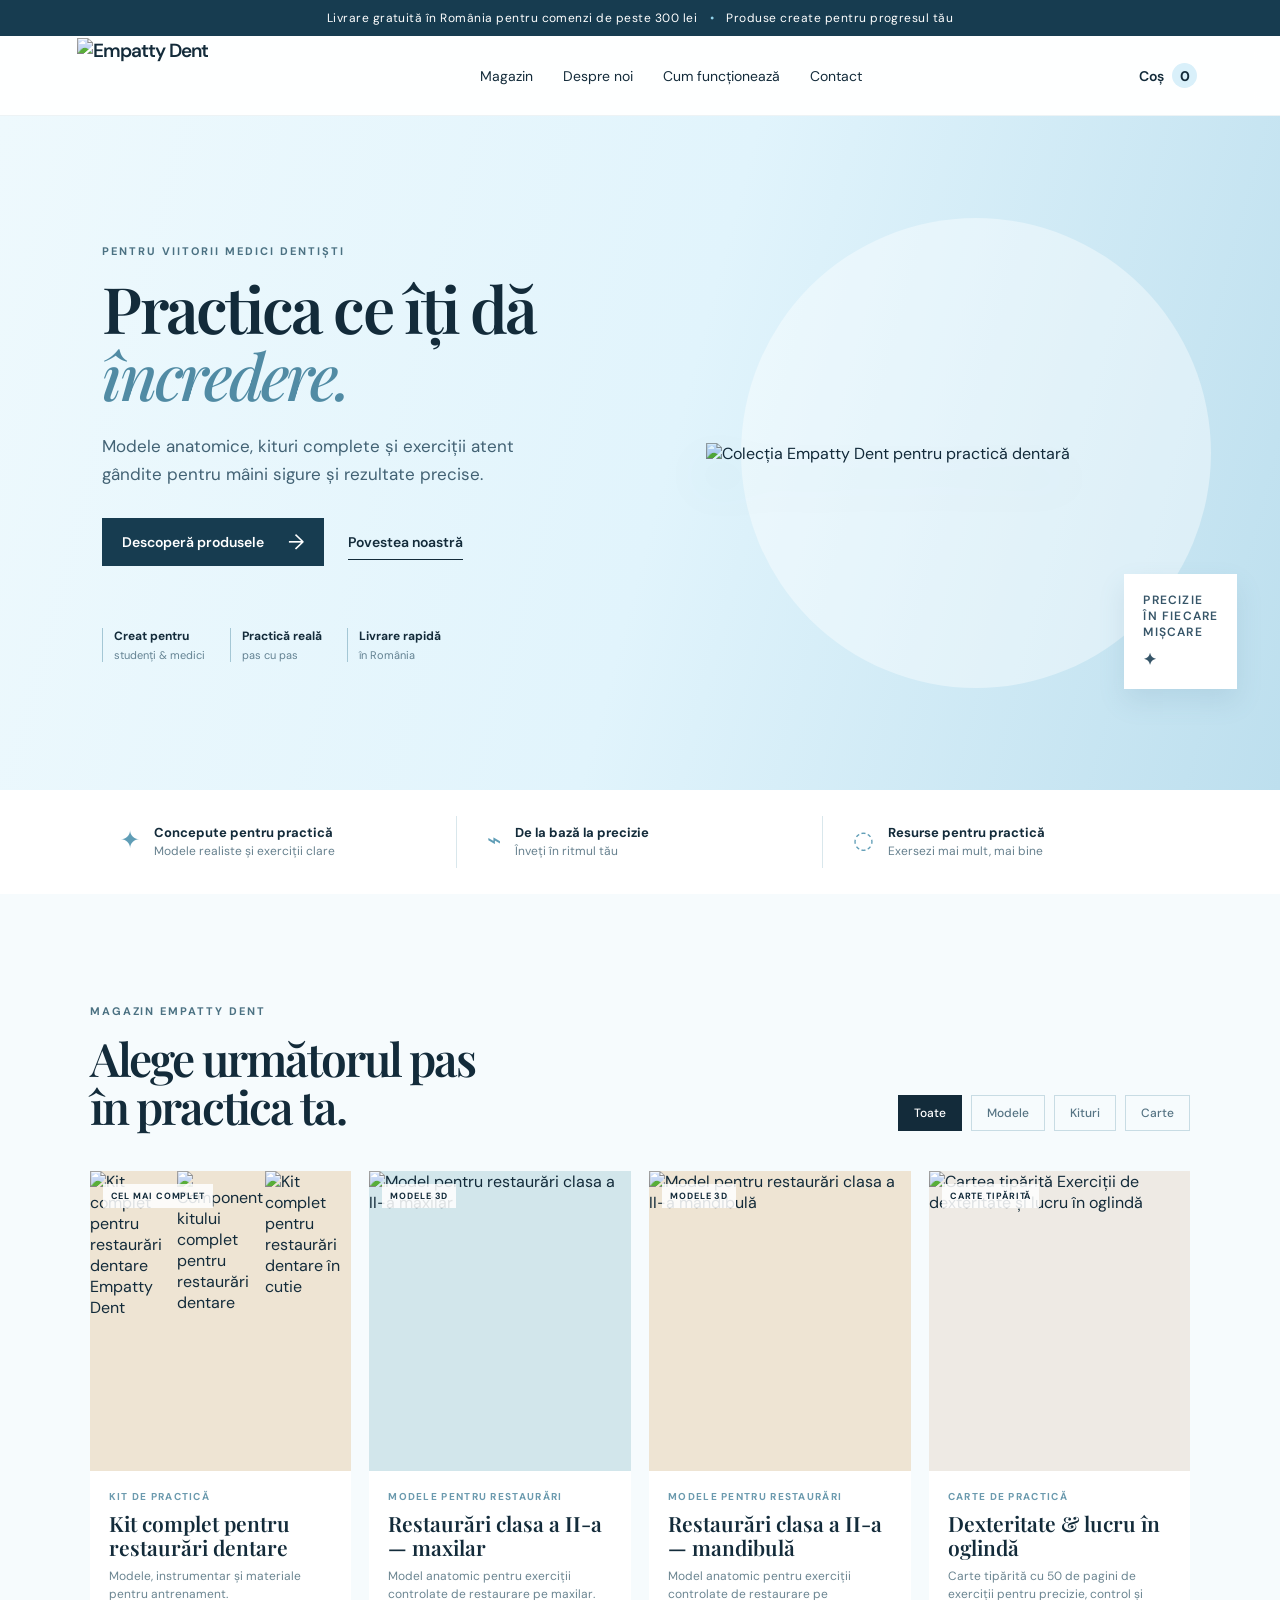
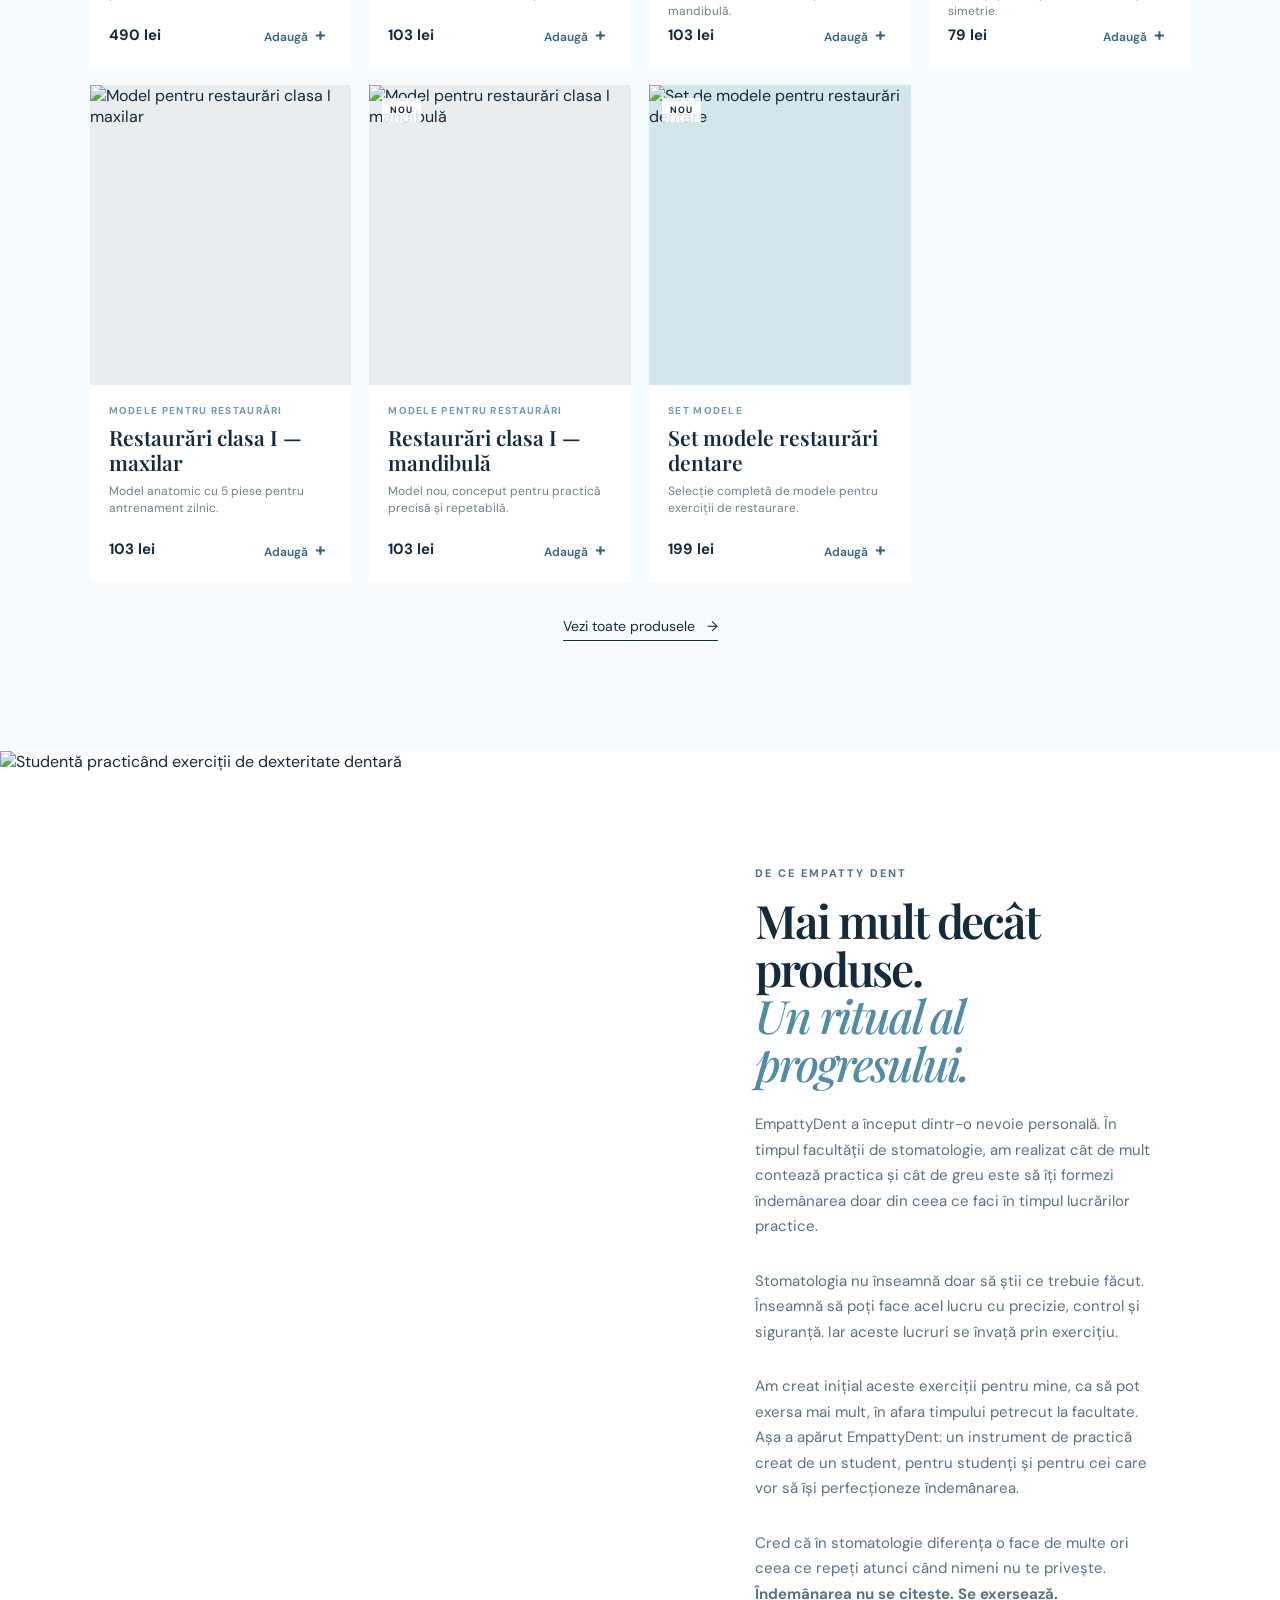
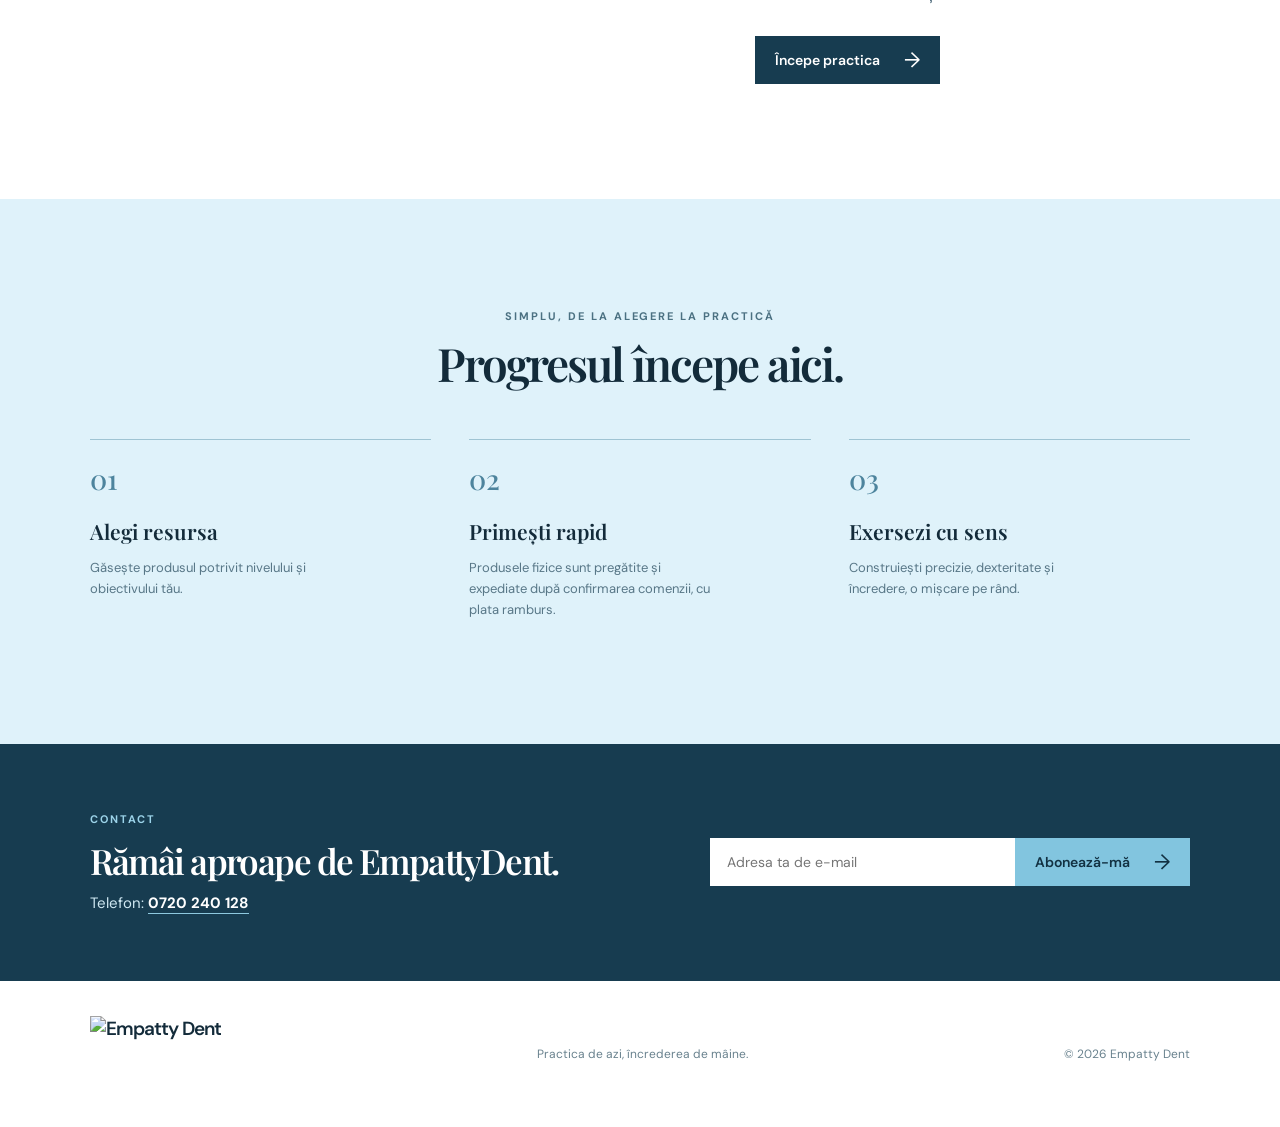
==== commit dea4253f: "Add files via upload" ====
--- a/index.html
+++ b/index.html
@@ -9,11 +9,12 @@
     <link rel="preconnect" href="https://fonts.gstatic.com" crossorigin />
     <link href="https://fonts.googleapis.com/css2?family=DM+Sans:wght@400;500;600;700&family=Playfair+Display:wght@500;600;700&display=swap" rel="stylesheet" />
     <link rel="stylesheet" href="style.css" />
+    <link rel="stylesheet" href="custom.css" />
   </head>
   <body>
     <div class="announcement">Livrare gratuită în România pentru comenzi de peste 300 lei <span>•</span> Produse create pentru progresul tău</div>
     <header class="header">
-      <a class="brand" href="#acasa" aria-label="Empatty Dent acasă"><span class="brand-mark">E</span><span>Empatty <i>Dent</i></span></a>
+      <a class="brand brand-logo-link" href="#acasa" aria-label="Empatty Dent acasă"><img class="brand-logo" src="assets/logo-empattydent-header.png" alt="Empatty Dent" /></a>
       <button class="menu-btn" aria-label="Deschide meniul" aria-expanded="false">☰</button>
       <nav aria-label="Navigare principală">
         <a href="#produse">Magazin</a><a href="#despre">Despre noi</a><a href="#cum-functioneaza">Cum funcționează</a><a href="#contact">Contact</a>
@@ -43,13 +44,15 @@
       </section>
 
       <section id="produse" class="products section">
-        <div class="section-heading"><div><p class="eyebrow">MAGAZIN EMPATTY DENT</p><h2>Alege următorul pas<br>în practica ta.</h2></div><div class="filters" role="group" aria-label="Filtre produse"><button class="active" data-filter="all">Toate</button><button data-filter="modele">Modele</button><button data-filter="kituri">Kituri</button><button data-filter="carte">Carte</button></div></div>
+        <div class="section-heading"><div><p class="eyebrow">MAGAZIN EMPATTY DENT</p><h2>Alege următorul pas<br>în practica ta.</h2></div><div class="filters" role="group" aria-label="Filtre produse"><button class="active" data-filter="all">Toate</button><button data-filter="modele">Modele</button><button data-filter="kituri">Kituri</button><button data-filter="carte">Carte</div></div>
         <div class="product-grid">
-          <article class="product-card" data-category="kituri" data-product="kit"><div class="image-wrap warm"><span class="tag">CEL MAI COMPLET</span><img src="assets/kit-restaurari.png" alt="Kit complet pentru restaurări dentare Empatty Dent" /></div><div class="product-info"><p class="category">KIT DE PRACTICĂ</p><h3>Kit complet pentru restaurări dentare</h3><p class="desc">5 modele printate, instrumente, materiale și cartea tipărită inclusă.</p><div class="product-bottom"><strong>450 lei</strong><button class="details" data-product="kit">Detalii <span>→</span></button></div></div></article>
-          <article class="product-card" data-category="modele" data-product="clasa-ii"><div class="image-wrap blue"><span class="tag">MODELE 3D</span><img src="assets/restaurari-clasa-ii-albastru.png" alt="Model pentru restaurări clasa a II-a" /></div><div class="product-info"><p class="category">MODEL PENTRU RESTAURARE</p><h3>Restaurări clasa a II-a</h3><p class="desc">Model imprimat 3D din rășină, cu detalii fine pentru practică repetată.</p><div class="product-bottom"><strong>de la 30 lei</strong><button class="details" data-product="clasa-ii">Detalii <span>→</span></button></div></div></article>
-          <article class="product-card" data-category="modele" data-product="clasa-i-maxilar"><div class="image-wrap soft"><img src="assets/restaurari-clasa-i-maxilar.png" alt="Model pentru restaurări clasa I maxilar" /></div><div class="product-info"><p class="category">MODEL PENTRU RESTAURARE</p><h3>Restaurări clasa I — maxilar</h3><p class="desc">Model anatomic imprimat 3D pentru control, anatomie ocluzală și finisare.</p><div class="product-bottom"><strong>de la 30 lei</strong><button class="details" data-product="clasa-i-maxilar">Detalii <span>→</span></button></div></div></article>
-          <article class="product-card" data-category="modele" data-product="clasa-i-mandibula"><div class="image-wrap soft"><span class="tag">NOU</span><img src="assets/restaurari-clasa-i-mandibula.png" alt="Model pentru restaurări clasa I mandibulă" /></div><div class="product-info"><p class="category">MODEL PENTRU RESTAURARE</p><h3>Restaurări clasa I — mandibulă</h3><p class="desc">Model anatomic imprimat 3D, creat pentru exercițiu precis și repetabil.</p><div class="product-bottom"><strong>de la 30 lei</strong><button class="details" data-product="clasa-i-mandibula">Detalii <span>→</span></button></div></div></article>
-          <article class="product-card" data-category="carte" data-product="carte"><div class="image-wrap paper"><span class="tag">CARTE TIPĂRITĂ</span><img src="assets/ebook-dexteritate.png" alt="Cartea tipărită Dexteritate și lucru în oglindă" /></div><div class="product-info"><p class="category">CARTE DE PRACTICĂ</p><h3>Dexteritate & lucru în oglindă</h3><p class="desc">Carte tipărită cu exerciții pentru precizie, control și simetrie.</p><div class="product-bottom"><strong>79 lei</strong><button class="details" data-product="carte">Detalii <span>→</span></button></div></div></article>
+          <article class="product-card" data-category="kituri"><div class="image-wrap warm kit-gallery"><span class="tag">CEL MAI COMPLET</span><img src="assets/kit-restaurari.png" alt="Kit complet pentru restaurări dentare Empatty Dent" /><img src="assets/kit-restaurari-2.png" alt="Componentele kitului complet pentru restaurări dentare" /><img src="assets/kit-restaurari-3.png" alt="Kit complet pentru restaurări dentare în cutie" /></div><div class="product-info"><p class="category">KIT DE PRACTICĂ</p><h3>Kit complet pentru restaurări dentare</h3><p class="desc">Modele, instrumentar și materiale pentru antrenament.</p><div class="product-bottom"><strong>490 lei</strong><button class="add" data-name="Kit complet pentru restaurări dentare" data-price="490">Adaugă <span>+</span></button></div></div></article>
+          <article class="product-card" data-category="modele"><div class="image-wrap blue"><span class="tag">MODELE 3D</span><img src="assets/restaurari-clasa-ii-maxilar.png" alt="Model pentru restaurări clasa a II-a maxilar" /></div><div class="product-info"><p class="category">MODELE PENTRU RESTAURĂRI</p><h3>Restaurări clasa a II-a — maxilar</h3><p class="desc">Model anatomic pentru exerciții controlate de restaurare pe maxilar.</p><div class="product-bottom"><strong>103 lei</strong><button class="add" data-name="Restaurări clasa a II-a — maxilar" data-price="103">Adaugă <span>+</span></button></div></div></article>
+          <article class="product-card" data-category="modele"><div class="image-wrap warm"><span class="tag">MODELE 3D</span><img src="assets/restaurari-clasa-ii-mandibula.png" alt="Model pentru restaurări clasa a II-a mandibulă" /></div><div class="product-info"><p class="category">MODELE PENTRU RESTAURĂRI</p><h3>Restaurări clasa a II-a — mandibulă</h3><p class="desc">Model anatomic pentru exerciții controlate de restaurare pe mandibulă.</p><div class="product-bottom"><strong>103 lei</strong><button class="add" data-name="Restaurări clasa a II-a — mandibulă" data-price="103">Adaugă <span>+</span></button></div></div></article>
+          <article class="product-card" data-category="carte"><div class="image-wrap paper"><span class="tag">CARTE TIPĂRITĂ</span><img src="assets/ebook-dexteritate.png" alt="Cartea tipărită Exerciții de dexteritate și lucru în oglindă" /></div><div class="product-info"><p class="category">CARTE DE PRACTICĂ</p><h3>Dexteritate & lucru în oglindă</h3><p class="desc">Carte tipărită cu 50 de pagini de exerciții pentru precizie, control și simetrie.</p><div class="product-bottom"><strong>79 lei</strong><button class="add" data-name="Cartea Dexteritate & lucru în oglindă" data-price="79">Adaugă <span>+</span></button></div></div></article>
+          <article class="product-card" data-category="modele"><div class="image-wrap soft"><img src="assets/restaurari-clasa-i-maxilar.png" alt="Model pentru restaurări clasa I maxilar" /></div><div class="product-info"><p class="category">MODELE PENTRU RESTAURĂRI</p><h3>Restaurări clasa I — maxilar</h3><p class="desc">Model anatomic cu 5 piese pentru antrenament zilnic.</p><div class="product-bottom"><strong>103 lei</strong><button class="add" data-name="Restaurări clasa I — maxilar" data-price="103">Adaugă <span>+</span></button></div></div></article>
+          <article class="product-card" data-category="modele"><div class="image-wrap soft"><span class="tag">NOU</span><img src="assets/restaurari-clasa-i-mandibula.png" alt="Model pentru restaurări clasa I mandibulă" /></div><div class="product-info"><p class="category">MODELE PENTRU RESTAURĂRI</p><h3>Restaurări clasa I — mandibulă</h3><p class="desc">Model nou, conceput pentru practică precisă și repetabilă.</p><div class="product-bottom"><strong>103 lei</strong><button class="add" data-name="Restaurări clasa I — mandibulă" data-price="103">Adaugă <span>+</span></button></div></div></article>
+          <article class="product-card" data-category="modele"><div class="image-wrap blue"><span class="tag">NOU</span><img src="assets/set-modele-restaurari.png" alt="Set de modele pentru restaurări dentare" /></div><div class="product-info"><p class="category">SET MODELE</p><h3>Set modele restaurări dentare</h3><p class="desc">Selecție completă de modele pentru exerciții de restaurare.</p><div class="product-bottom"><strong>199 lei</strong><button class="add" data-name="Set modele restaurări dentare" data-price="199">Adaugă <span>+</span></button></div></div></article>
         </div>
         <a class="view-all" href="#produse">Vezi toate produsele <span>→</span></a>
       </section>
@@ -57,25 +60,9 @@
       <section id="despre" class="story"><div class="story-image"><img src="assets/final.png" alt="Studentă practicând exerciții de dexteritate dentară" /></div><div class="story-copy"><p class="eyebrow">DE CE EMPATTY DENT</p><h2>Mai mult decât produse.<br><em>Un ritual al progresului.</em></h2><p>EmpattyDent a început dintr-o nevoie personală. În timpul facultății de stomatologie, am realizat cât de mult contează practica și cât de greu este să îți formezi îndemânarea doar din ceea ce faci în timpul lucrărilor practice.</p><p>Stomatologia nu înseamnă doar să știi ce trebuie făcut. Înseamnă să poți face acel lucru cu precizie, control și siguranță. Iar aceste lucruri se învață prin exercițiu.</p><p>Am creat inițial aceste exerciții pentru mine, ca să pot exersa mai mult, în afara timpului petrecut la facultate. Așa a apărut EmpattyDent: un instrument de practică creat de un student, pentru studenți și pentru cei care vor să își perfecționeze îndemânarea.</p><p>Cred că în stomatologie diferența o face de multe ori ceea ce repeți atunci când nimeni nu te privește. <strong>Îndemânarea nu se citește. Se exersează.</strong></p><a class="btn primary" href="#produse">Începe practica <span>→</span></a></div></section>
 
       <section id="cum-functioneaza" class="steps section"><p class="eyebrow">SIMPLU, DE LA ALEGERE LA PRACTICĂ</p><h2>Progresul începe aici.</h2><div class="step-grid"><div><b>01</b><h3>Alegi resursa</h3><p>Găsește produsul potrivit nivelului și obiectivului tău.</p></div><div><b>02</b><h3>Primești rapid</h3><p>Produsele fizice sunt pregătite și expediate după confirmarea comenzii, cu plata ramburs.</p></div><div><b>03</b><h3>Exersezi cu sens</h3><p>Construiești precizie, dexteritate și încredere, o mișcare pe rând.</p></div></div></section>
-      <section id="contact" class="newsletter"><div><p class="eyebrow">CONTACT</p><h2>Rămâi aproape de EmpattyDent.</h2><p class="contact-phone">Telefon: <a href="tel:+40752690763">0752 690 763</a></p></div><form><label class="sr-only" for="email">Adresa de e-mail</label><input id="email" type="email" placeholder="Adresa ta de e-mail" required /><button class="btn primary" type="submit">Abonează-mă <span>→</span></button></form></section>
+      <section id="contact" class="newsletter"><div><p class="eyebrow">CONTACT</p><h2>Rămâi aproape de EmpattyDent.</h2><p class="contact-phone">Telefon: <a href="tel:+40720240128">0720 240 128</a></p></div><form><label class="sr-only" for="email">Adresa de e-mail</label><input id="email" type="email" placeholder="Adresa ta de e-mail" required /><button class="btn primary" type="submit">Abonează-mă <span>→</span></button></form></section>
     </main>
-    <div class="product-modal" aria-hidden="true">
-      <div class="product-detail">
-        <button class="close-product" aria-label="Închide">×</button>
-        <div class="product-detail-grid">
-          <div class="product-detail-media"><img id="detail-image" src="" alt="" /><div id="detail-thumbs" class="detail-thumbs"></div></div>
-          <div class="product-detail-copy">
-            <p id="detail-category" class="eyebrow"></p>
-            <h2 id="detail-title"></h2>
-            <p id="detail-description" class="detail-lead"></p>
-            <div id="detail-body"></div>
-            <div id="detail-options" class="detail-options"></div>
-            <div class="detail-buy"><strong id="detail-price"></strong><button id="detail-add" class="btn primary">Adaugă în coș <span>→</span></button></div>
-          </div>
-        </div>
-      </div>
-    </div>
-    <footer><a class="brand" href="#acasa"><span class="brand-mark">E</span><span>Empatty <i>Dent</i></span></a><p>Practica de azi, încrederea de mâine.</p><span>© 2026 Empatty Dent</span></footer>
+    <footer><a class="brand brand-logo-link" href="#acasa"><img class="brand-logo" src="assets/logo-empattydent-header.png" alt="Empatty Dent" /></a><p>Practica de azi, încrederea de mâine.</p><span>© 2026 Empatty Dent</span></footer>
     <aside class="cart-drawer" aria-label="Coșul tău" aria-hidden="true"><div class="cart-head"><h2>Coșul tău</h2><button class="close-cart" aria-label="Închide">×</button></div><div class="cart-items"><p class="empty">Coșul tău este gol.</p></div><div class="cart-footer"><div><span>Total</span><strong class="cart-total">0 lei</strong></div><button class="btn primary checkout">Continuă către comandă <span>→</span></button></div></aside><div class="overlay"></div><div class="checkout-modal" aria-hidden="true"><div class="checkout-card"><div class="checkout-head"><div><p class="eyebrow">FINALIZEAZĂ COMANDA</p><h2>Date pentru livrare</h2></div><button class="close-checkout" aria-label="Închide">×</button></div><form id="order-form"><div class="form-grid"><label>Nume și prenume<input name="client" required autocomplete="name"></label><label>Telefon<input name="phone" required type="tel" autocomplete="tel"></label><label>Email<input name="email" required type="email" autocomplete="email"></label><label>Județ<input name="county" required autocomplete="address-level1"></label><label>Localitate<input name="city" required autocomplete="address-level2"></label><label class="full">Adresă completă<input name="address" required autocomplete="street-address"></label><label class="full">Observații (opțional)<textarea name="notes" rows="3"></textarea></label></div><div class="order-summary"><div><span>Produse</span><strong id="order-products"></strong></div><div><span>Total</span><strong id="order-total"></strong></div><div><span>Plată</span><strong>Ramburs</strong></div></div><label class="consent"><input type="checkbox" required> Sunt de acord ca datele introduse să fie folosite pentru procesarea și livrarea comenzii.</label><button class="btn primary order-submit" type="submit">Trimite comanda <span>→</span></button></form><div class="order-success" hidden><p class="eyebrow">COMANDA A FOST ÎNREGISTRATĂ</p><h3>Mulțumim!</h3><p>Comanda ta a fost transmisă. Vei fi contactat(ă) prin email sau telefon pentru confirmare. Plata se face ramburs.</p><button class="btn primary close-success">Închide</button></div></div></div><div class="toast" role="status"></div>
     <script src="script.js"></script>
   </body>
--- a/style.css
+++ b/style.css
@@ -1,5 +1,3 @@
 :root{--ink:#132b3a;--blue:#d9f0fa;--blue-deep:#8ec9df;--mist:#f6fbfd;--cream:#fbf7f0;--line:#d9e7ec;--white:#fff}*{box-sizing:border-box}html{scroll-behavior:smooth}body{margin:0;color:var(--ink);font-family:'DM Sans',sans-serif;background:var(--mist)}.announcement{background:#173c50;color:white;text-align:center;padding:10px 20px;font-size:12px;letter-spacing:.04em}.announcement span{color:#91d3eb;margin:0 9px}.header{height:80px;display:flex;align-items:center;justify-content:space-between;padding:0 clamp(20px,6vw,92px);background:rgba(255,255,255,.88);border-bottom:1px solid #edf3f5;position:sticky;top:0;z-index:10;backdrop-filter:blur(12px)}.brand{display:flex;align-items:center;gap:9px;color:var(--ink);font-size:19px;font-weight:600;text-decoration:none;letter-spacing:-.05em}.brand i{font-family:'Playfair Display',serif;font-weight:500}.brand-mark{width:31px;height:31px;border:1.5px solid var(--ink);border-radius:50%;display:grid;place-items:center;font-family:'Playfair Display',serif;font-size:20px}.header nav{display:flex;gap:30px}.header nav a{color:var(--ink);text-decoration:none;font-size:14px}.cart-button{border:0;background:none;color:var(--ink);font:600 14px 'DM Sans';cursor:pointer}.cart-count{margin-left:8px;border-radius:50%;background:var(--blue);display:inline-grid;place-items:center;width:25px;height:25px}.menu-btn{display:none}.hero{min-height:630px;display:grid;grid-template-columns:1.05fr .95fr;overflow:hidden;background:linear-gradient(105deg,#eef9fd 0%,#e1f4fc 52%,#bddfee 100%)}.hero-copy{padding:clamp(70px,10vw,145px) clamp(26px,8vw,132px);align-self:center}.eyebrow{font-size:11px;font-weight:700;letter-spacing:.18em;margin:0 0 17px;color:#4b7182}.hero h1,.section h2,.story h2,.newsletter h2{font:600 clamp(42px,5vw,70px)/1.04 'Playfair Display',serif;letter-spacing:-.045em;margin:0}.hero h1 em,.story h2 em{font-weight:500;color:#518ba4}.hero-text{max-width:490px;font-size:17px;line-height:1.65;margin:24px 0 30px;color:#426274}.hero-actions{display:flex;gap:24px;align-items:center}.btn{display:inline-flex;align-items:center;justify-content:center;gap:24px;border:0;text-decoration:none;cursor:pointer;font:600 14px 'DM Sans';padding:15px 20px}.btn.primary{background:#173c50;color:white}.btn.primary span{font-size:21px;font-weight:400;line-height:0}.btn.text{color:var(--ink);border-bottom:1px solid var(--ink);padding:8px 0}.trust{display:flex;gap:25px;margin-top:62px}.trust div{border-left:1px solid #a4c7d5;padding-left:11px}.trust strong,.trust span{display:block}.trust strong{font-size:12px}.trust span{font-size:11px;color:#638292;margin-top:4px}.hero-visual{position:relative;min-height:480px;display:grid;place-items:center}.hero-visual img{width:min(540px,94%);z-index:1;mix-blend-mode:multiply;filter:drop-shadow(0 24px 22px rgba(35,81,99,.12))}.hero-circle{position:absolute;width:470px;height:470px;border-radius:50%;background:rgba(255,255,255,.4)}.hero-card{position:absolute;z-index:2}.note-card{right:7%;bottom:15%;padding:18px 19px;background:#fff;color:#365568;font:600 12px/1.35 'DM Sans';letter-spacing:.1em;box-shadow:0 12px 25px #52809a24}.note-card span{display:block;font-size:16px;margin-top:9px}.benefits{padding:26px clamp(20px,7vw,110px);display:grid;grid-template-columns:repeat(3,1fr);background:white}.benefits>div{display:flex;gap:14px;padding:8px 30px;border-right:1px solid var(--line)}.benefits>div:last-child{border:0}.benefits span{font-size:24px;color:#5f9db6}.benefits p{margin:0;font-size:12px;line-height:1.45;color:#66808e}.benefits b{display:block;font-size:13px;color:var(--ink)}.section{padding:110px clamp(20px,7vw,110px);background:var(--mist)}.section-heading{display:flex;align-items:flex-end;justify-content:space-between;margin-bottom:40px}.section h2,.story h2,.newsletter h2{font-size:46px}.filters{display:flex;gap:9px;flex-wrap:wrap}.filters button{background:none;border:1px solid #c8dce4;padding:9px 15px;font:500 12px 'DM Sans';cursor:pointer;color:#567484}.filters button.active{background:var(--ink);color:#fff;border-color:var(--ink)}.product-grid{display:grid;grid-template-columns:repeat(4,1fr);gap:18px}.product-card{background:white;transition:.25s transform,.25s box-shadow}.product-card:hover{transform:translateY(-6px);box-shadow:0 15px 30px #41677716}.image-wrap{height:300px;position:relative;display:grid;place-items:center;overflow:hidden}.image-wrap img{width:100%;height:100%;object-fit:cover;transition:.5s transform}.product-card:hover img{transform:scale(1.04)}.image-wrap.blue{background:#d2e6eb}.image-wrap.warm{background:#eee4d3}.image-wrap.paper{background:#eeeae4}.image-wrap.soft{background:#e8edf0}.tag{position:absolute;top:13px;left:13px;background:rgba(255,255,255,.86);z-index:1;padding:6px 8px;font-size:9px;font-weight:700;letter-spacing:.1em}.product-info{padding:19px}.category{font-size:10px;letter-spacing:.13em;color:#6b9aae;font-weight:700;margin:0 0 8px}.product-info h3{font:600 21px/1.15 'Playfair Display';margin:0}.desc{height:37px;font-size:12px;line-height:1.45;color:#6b8591;margin:9px 0 16px}.product-bottom{display:flex;justify-content:space-between;align-items:center}.product-bottom strong{font-size:15px}.add{border:0;background:none;color:#35677c;font:600 12px 'DM Sans';cursor:pointer}.add span{font-size:19px;margin-left:4px}.view-all{display:block;width:max-content;margin:35px auto 0;color:var(--ink);text-decoration:none;border-bottom:1px solid;padding-bottom:5px;font-size:14px}.view-all span{margin-left:8px}.story{background:#fff;display:grid;grid-template-columns:1fr 1fr;min-height:540px}.story-image{overflow:hidden}.story-image img{width:100%;height:100%;object-fit:cover}.story-copy{padding:clamp(55px,9vw,125px);align-self:center}.story-copy p:not(.eyebrow){color:#587383;line-height:1.7;font-size:15px;margin:24px 0 29px;max-width:520px}.steps{text-align:center;background:#dff2fa}.steps h2{margin-bottom:51px}.step-grid{display:grid;grid-template-columns:repeat(3,1fr);text-align:left;gap:38px;max-width:1100px;margin:auto}.step-grid>div{border-top:1px solid #9fc4d3;padding-top:20px}.step-grid b{font:500 28px 'Playfair Display';color:#4d849d}.step-grid h3{margin:20px 0 8px;font:600 21px 'Playfair Display'}.step-grid p{color:#587787;font-size:13px;line-height:1.6;max-width:250px}.newsletter{padding:68px clamp(20px,7vw,110px);background:#173c50;color:#fff;display:flex;align-items:center;justify-content:space-between;gap:40px}.newsletter .eyebrow{color:#9cd3e9}.newsletter h2{font-size:35px}.newsletter form{display:flex;min-width:min(100%,480px)}.newsletter input{border:0;padding:15px 17px;font:14px 'DM Sans';width:100%;outline:none}.newsletter .btn{white-space:nowrap;background:#82c5df;color:#123142}footer{padding:35px clamp(20px,7vw,110px);background:white;display:flex;align-items:center;justify-content:space-between;color:#69828e;font-size:12px}footer .brand{color:var(--ink)}.cart-drawer{position:fixed;right:0;top:0;width:min(410px,100%);height:100vh;background:#fff;z-index:30;transform:translateX(105%);transition:.3s transform;display:flex;flex-direction:column;padding:25px}.cart-drawer.open{transform:translateX(0)}.overlay{position:fixed;inset:0;background:#173c5066;z-index:20;opacity:0;pointer-events:none;transition:.3s}.overlay.open{opacity:1;pointer-events:auto}.cart-head{display:flex;justify-content:space-between;align-items:center;border-bottom:1px solid var(--line);padding-bottom:18px}.cart-head h2{font:600 28px 'Playfair Display';margin:0}.close-cart{border:0;background:none;font-size:29px;cursor:pointer}.cart-items{flex:1;padding:20px 0;overflow:auto}.empty{color:#78909b;text-align:center;margin-top:40px}.cart-item{display:flex;justify-content:space-between;border-bottom:1px solid var(--line);padding:13px 0;font-size:14px}.cart-item button{border:0;background:none;color:#9a4552;cursor:pointer}.cart-footer{border-top:1px solid var(--line);padding-top:18px}.cart-footer>div{display:flex;justify-content:space-between;margin-bottom:17px}.cart-footer .btn{width:100%}.toast{position:fixed;bottom:28px;left:50%;transform:translate(-50%,100px);background:#173c50;color:white;padding:13px 20px;z-index:40;font-size:13px;transition:.3s;opacity:0}.toast.show{transform:translate(-50%,0);opacity:1}.sr-only{position:absolute;width:1px;height:1px;overflow:hidden;clip:rect(0,0,0,0)}
 @media(max-width:900px){.header nav{gap:15px}.product-grid{grid-template-columns:repeat(2,1fr)}.hero-copy{padding-left:7vw}.hero h1{font-size:51px}.story-copy{padding:55px}.section h2,.story h2{font-size:39px}}@media(max-width:650px){.announcement{font-size:10px}.header{height:64px}.header nav{display:none}.menu-btn{display:block;border:0;background:none;font-size:22px;color:var(--ink)}.header nav.open{display:flex;position:absolute;top:64px;left:0;right:0;background:#fff;padding:20px;flex-direction:column;gap:18px}.hero{grid-template-columns:1fr}.hero-copy{padding:65px 24px 36px}.hero h1{font-size:46px}.hero-visual{min-height:310px}.hero-circle{width:310px;height:310px}.note-card{right:5%;bottom:10%}.trust{margin-top:36px;gap:12px}.trust div{padding-left:7px}.trust strong{font-size:10px}.trust span{font-size:9px}.benefits{grid-template-columns:1fr;padding:18px 25px}.benefits>div{border-right:0;border-bottom:1px solid var(--line);padding:11px 0}.section{padding:70px 20px}.section-heading{align-items:flex-start;flex-direction:column;gap:22px}.section h2,.story h2{font-size:37px}.product-grid{grid-template-columns:1fr;gap:20px}.image-wrap{height:335px}.story{grid-template-columns:1fr}.story-image{height:360px}.story-copy{padding:65px 25px}.step-grid{grid-template-columns:1fr;gap:12px}.newsletter{padding:55px 24px;display:block}.newsletter h2{font-size:31px;margin-bottom:25px}.newsletter form{display:block}.newsletter .btn{width:100%;margin-top:10px}footer{display:grid;gap:16px}.filters{gap:7px}}
 .contact-phone{margin:14px 0 0;color:#cfe8f2;font-size:15px}.contact-phone a{color:#fff;font-weight:700;text-decoration:none;border-bottom:1px solid #8ec9df}.qty{display:flex;align-items:center;gap:8px;margin-top:10px}.qty button{border:1px solid var(--line);background:white;color:var(--ink);width:25px;height:25px;cursor:pointer}.qty .remove{width:auto;border:0;color:#9a4552;margin-left:8px;font-size:11px}.cart-item>strong{white-space:nowrap}.checkout-modal{position:fixed;inset:0;background:#173c5066;z-index:50;display:grid;place-items:center;padding:20px;opacity:0;pointer-events:none;transition:.25s}.checkout-modal.open{opacity:1;pointer-events:auto}.checkout-card{width:min(760px,100%);max-height:92vh;overflow:auto;background:white;padding:30px}.checkout-head{display:flex;justify-content:space-between;gap:20px;border-bottom:1px solid var(--line);padding-bottom:18px;margin-bottom:22px}.checkout-head h2{font:600 34px 'Playfair Display';margin:0}.close-checkout{border:0;background:none;font-size:30px;cursor:pointer}.form-grid{display:grid;grid-template-columns:1fr 1fr;gap:15px}.form-grid label{display:grid;gap:7px;font-size:11px;font-weight:700;letter-spacing:.05em;color:#53717f}.form-grid .full{grid-column:1/-1}.form-grid input,.form-grid textarea{border:1px solid #d5e3e8;padding:12px;font:14px 'DM Sans';outline:none}.form-grid input:focus,.form-grid textarea:focus{border-color:#8ec9df}.order-summary{background:var(--mist);padding:17px;margin:22px 0;display:grid;gap:10px}.order-summary div{display:flex;justify-content:space-between;gap:20px;font-size:13px}.order-summary strong{text-align:right}.consent{display:flex;align-items:flex-start;gap:9px;font-size:11px;color:#66808e;margin-bottom:18px}.consent input{margin-top:2px}.order-submit{width:100%}.order-success{text-align:center;padding:30px 10px}.order-success h3{font:600 42px 'Playfair Display';margin:0 0 10px}.order-success p:not(.eyebrow){color:#587383;line-height:1.65}.order-success .btn{margin-top:15px}@media(max-width:650px){.form-grid{grid-template-columns:1fr}.form-grid .full{grid-column:auto}.checkout-card{padding:22px}.checkout-head h2{font-size:28px}}
-/* Pagini de produs */
-.product-modal{position:fixed;inset:0;background:#173c5066;z-index:60;opacity:0;pointer-events:none;transition:.25s;overflow:auto;padding:35px 20px}.product-modal.open{opacity:1;pointer-events:auto}.product-detail{position:relative;width:min(1120px,100%);margin:auto;background:#fff;min-height:680px;padding:50px}.close-product{position:absolute;right:24px;top:18px;border:0;background:none;font-size:34px;line-height:1;cursor:pointer;color:var(--ink);z-index:2}.product-detail-grid{display:grid;grid-template-columns:1fr 1fr;gap:60px;align-items:start}.product-detail-media{position:sticky;top:0}.product-detail-media>img{width:100%;height:520px;object-fit:cover;background:#edf5f7}.detail-thumbs{display:flex;gap:8px;margin-top:10px}.detail-thumb{width:68px;height:68px;padding:0;border:1px solid var(--line);background:white;cursor:pointer}.detail-thumb.active{border:2px solid var(--ink)}.detail-thumb img{width:100%;height:100%;object-fit:cover}.product-detail-copy{padding:25px 10px 20px 0}.product-detail-copy h2{font:600 clamp(38px,4vw,55px)/1.05 'Playfair Display';letter-spacing:-.04em;margin:0 0 20px}.detail-lead{font-size:16px;line-height:1.7;color:#55717f;margin:0 0 26px}.product-detail-copy h3{font:600 21px/1.25 'Playfair Display';margin:28px 0 12px}.product-detail-copy ul{margin:0 0 18px;padding-left:20px;color:#496877;line-height:1.9;font-size:14px}.product-detail-copy p:not(.detail-lead){font-size:14px;line-height:1.75;color:#607d8a}.detail-options{display:grid;gap:9px;margin-top:26px}.pack-option{display:flex;justify-content:space-between;align-items:center;border:1px solid var(--line);background:white;padding:14px 16px;cursor:pointer;color:var(--ink);font:500 13px 'DM Sans';text-align:left}.pack-option strong{font-size:15px}.pack-option.active{border-color:var(--ink);background:#f1f9fc}.detail-buy{display:flex;justify-content:space-between;align-items:center;gap:18px;border-top:1px solid var(--line);margin-top:25px;padding-top:20px}.detail-buy>strong{font-size:21px}.detail-buy .btn{flex:1}.details{border:0;background:none;color:#35677c;font:600 12px 'DM Sans';cursor:pointer}.details span{font-size:17px;margin-left:4px}@media(max-width:800px){.product-detail{padding:35px 22px}.product-detail-grid{grid-template-columns:1fr;gap:20px}.product-detail-media{position:static}.product-detail-media>img{height:400px}.product-detail-copy{padding:0}.close-product{right:14px;top:12px}}@media(max-width:650px){.product-modal{padding:0}.product-detail{min-height:100vh;padding:55px 20px 30px}.product-detail-media>img{height:330px}.detail-buy{position:sticky;bottom:0;background:#fff;padding:15px 0 0}.detail-buy .btn{padding:13px 12px}}
--- a/custom.css
+++ b/custom.css
@@ -0,0 +1,8 @@
+/* Actualizări vizuale: logo și galerie pentru kitul complet. */
+.brand-logo-link{height:76px;max-width:135px;overflow:hidden}
+.brand-logo{display:block;width:100%;height:100%;object-fit:contain;mix-blend-mode:multiply}
+.kit-gallery{grid-template-columns:repeat(3,1fr);gap:2px;background:#fff}
+.kit-gallery img{min-width:0;height:100%;object-fit:cover}
+.kit-gallery .tag{z-index:2}
+.kit-gallery:hover img{transform:none}
+@media(max-width:650px){.brand-logo-link{height:60px;max-width:106px}.kit-gallery{gap:3px}}
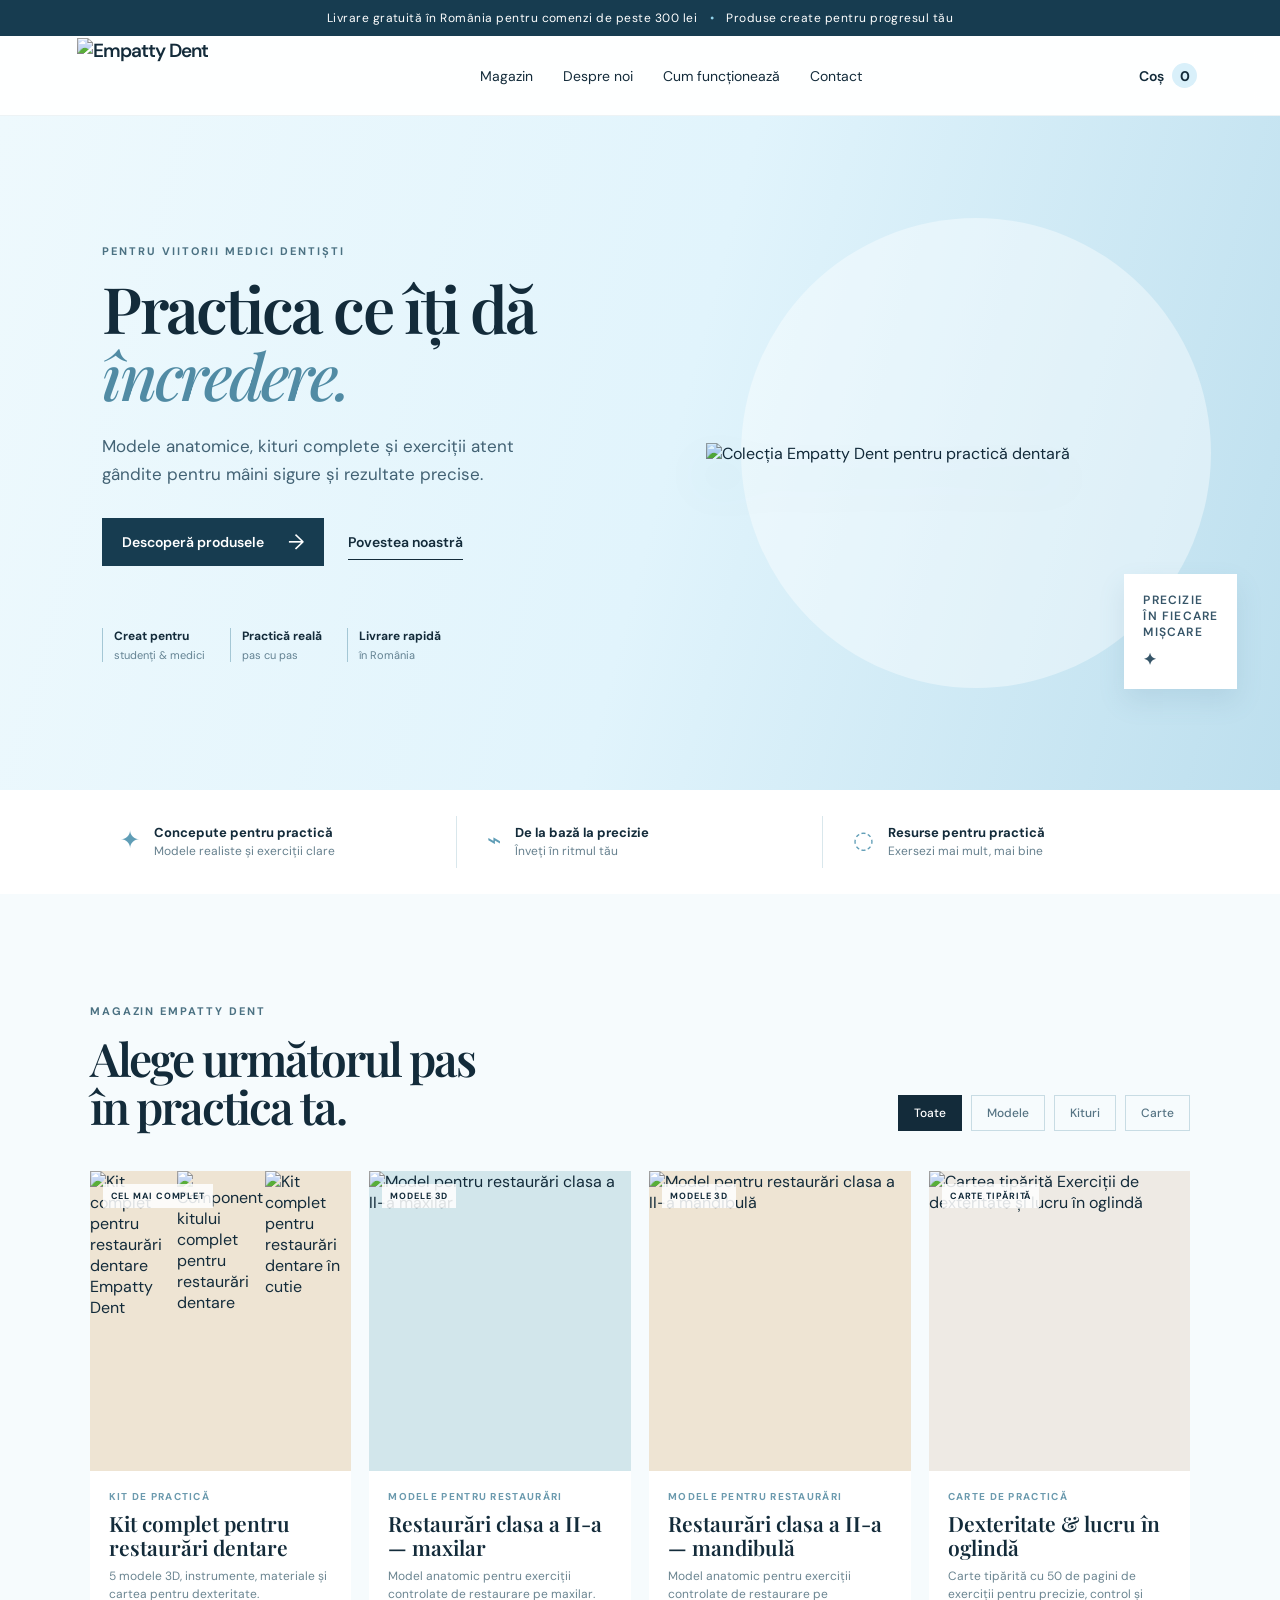
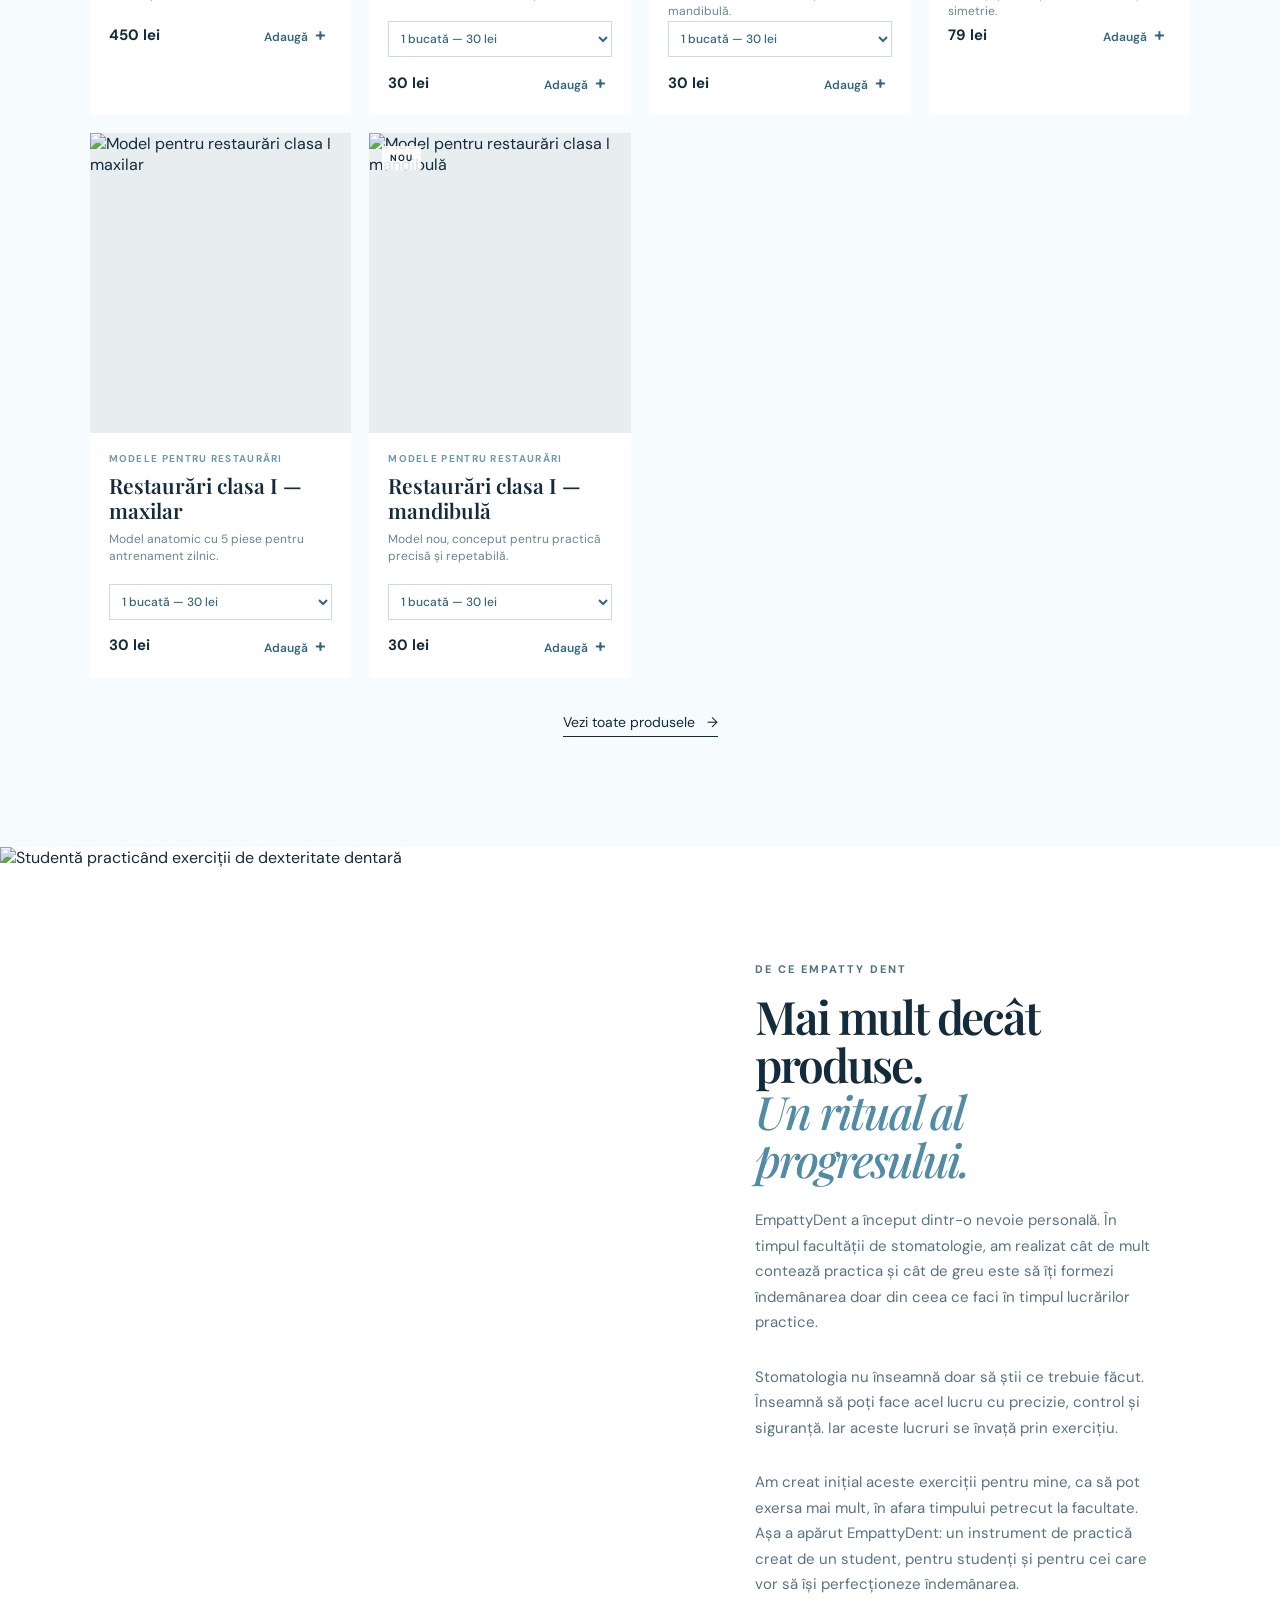
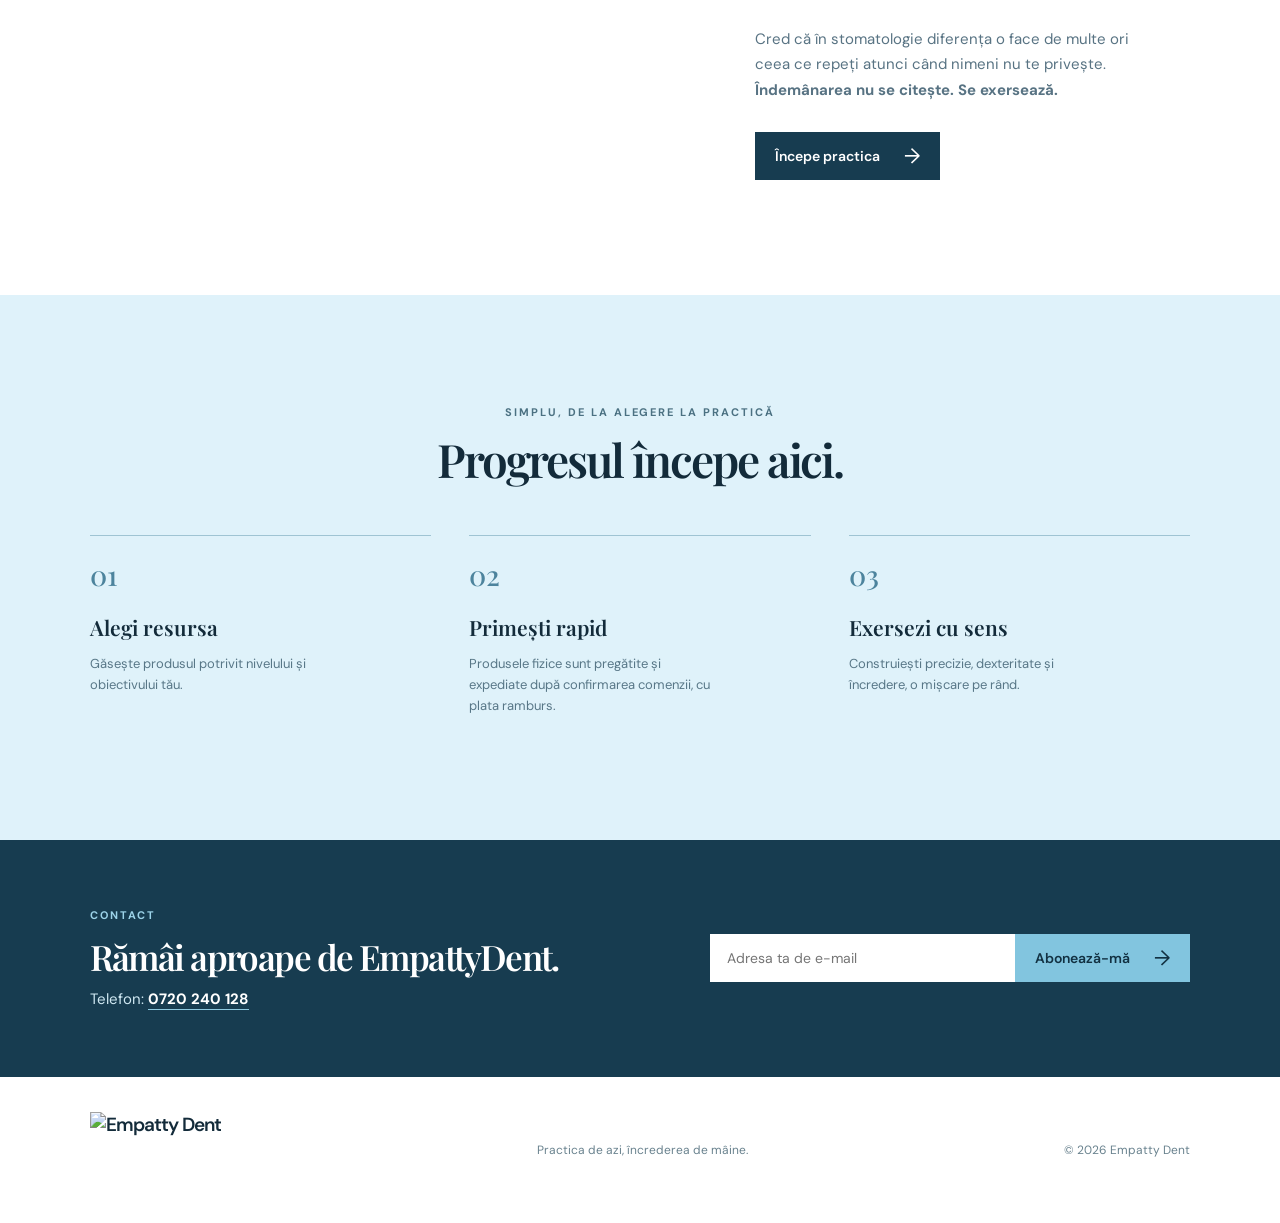
==== commit 084ecb38: "Add files via upload" ====
--- a/index.html
+++ b/index.html
@@ -46,13 +46,12 @@
       <section id="produse" class="products section">
         <div class="section-heading"><div><p class="eyebrow">MAGAZIN EMPATTY DENT</p><h2>Alege următorul pas<br>în practica ta.</h2></div><div class="filters" role="group" aria-label="Filtre produse"><button class="active" data-filter="all">Toate</button><button data-filter="modele">Modele</button><button data-filter="kituri">Kituri</button><button data-filter="carte">Carte</div></div>
         <div class="product-grid">
-          <article class="product-card" data-category="kituri"><div class="image-wrap warm kit-gallery"><span class="tag">CEL MAI COMPLET</span><img src="assets/kit-restaurari.png" alt="Kit complet pentru restaurări dentare Empatty Dent" /><img src="assets/kit-restaurari-2.png" alt="Componentele kitului complet pentru restaurări dentare" /><img src="assets/kit-restaurari-3.png" alt="Kit complet pentru restaurări dentare în cutie" /></div><div class="product-info"><p class="category">KIT DE PRACTICĂ</p><h3>Kit complet pentru restaurări dentare</h3><p class="desc">Modele, instrumentar și materiale pentru antrenament.</p><div class="product-bottom"><strong>490 lei</strong><button class="add" data-name="Kit complet pentru restaurări dentare" data-price="490">Adaugă <span>+</span></button></div></div></article>
-          <article class="product-card" data-category="modele"><div class="image-wrap blue"><span class="tag">MODELE 3D</span><img src="assets/restaurari-clasa-ii-maxilar.png" alt="Model pentru restaurări clasa a II-a maxilar" /></div><div class="product-info"><p class="category">MODELE PENTRU RESTAURĂRI</p><h3>Restaurări clasa a II-a — maxilar</h3><p class="desc">Model anatomic pentru exerciții controlate de restaurare pe maxilar.</p><div class="product-bottom"><strong>103 lei</strong><button class="add" data-name="Restaurări clasa a II-a — maxilar" data-price="103">Adaugă <span>+</span></button></div></div></article>
-          <article class="product-card" data-category="modele"><div class="image-wrap warm"><span class="tag">MODELE 3D</span><img src="assets/restaurari-clasa-ii-mandibula.png" alt="Model pentru restaurări clasa a II-a mandibulă" /></div><div class="product-info"><p class="category">MODELE PENTRU RESTAURĂRI</p><h3>Restaurări clasa a II-a — mandibulă</h3><p class="desc">Model anatomic pentru exerciții controlate de restaurare pe mandibulă.</p><div class="product-bottom"><strong>103 lei</strong><button class="add" data-name="Restaurări clasa a II-a — mandibulă" data-price="103">Adaugă <span>+</span></button></div></div></article>
+          <article class="product-card" data-category="kituri"><div class="image-wrap warm kit-gallery"><span class="tag">CEL MAI COMPLET</span><img src="assets/kit-restaurari.png" alt="Kit complet pentru restaurări dentare Empatty Dent" /><img src="assets/kit-restaurari-2.png" alt="Componentele kitului complet pentru restaurări dentare" /><img src="assets/kit-restaurari-3.png" alt="Kit complet pentru restaurări dentare în cutie" /></div><div class="product-info"><p class="category">KIT DE PRACTICĂ</p><h3>Kit complet pentru restaurări dentare</h3><p class="desc">5 modele 3D, instrumente, materiale și cartea pentru dexteritate.</p><div class="product-bottom"><strong>450 lei</strong><button class="add" data-name="Kit complet pentru restaurări dentare" data-price="450">Adaugă <span>+</span></button></div></div></article>
+          <article class="product-card" data-category="modele"><div class="image-wrap blue"><span class="tag">MODELE 3D</span><img src="assets/restaurari-clasa-ii-maxilar.png" alt="Model pentru restaurări clasa a II-a maxilar" /></div><div class="product-info"><p class="category">MODELE PENTRU RESTAURĂRI</p><h3>Restaurări clasa a II-a — maxilar</h3><p class="desc">Model anatomic pentru exerciții controlate de restaurare pe maxilar.</p><select class="pack-select" aria-label="Alege cantitatea"><option value="30">1 bucată — 30 lei</option><option value="75">3 bucăți — 75 lei</option><option value="150">6 bucăți — 150 lei</option></select><div class="product-bottom"><strong class="model-price">30 lei</strong><button class="add" data-base-name="Restaurări clasa a II-a — maxilar" data-name="Restaurări clasa a II-a — maxilar (1 bucată)" data-price="30">Adaugă <span>+</span></button></div></div></article>
+          <article class="product-card" data-category="modele"><div class="image-wrap warm"><span class="tag">MODELE 3D</span><img src="assets/restaurari-clasa-ii-mandibula.png" alt="Model pentru restaurări clasa a II-a mandibulă" /></div><div class="product-info"><p class="category">MODELE PENTRU RESTAURĂRI</p><h3>Restaurări clasa a II-a — mandibulă</h3><p class="desc">Model anatomic pentru exerciții controlate de restaurare pe mandibulă.</p><select class="pack-select" aria-label="Alege cantitatea"><option value="30">1 bucată — 30 lei</option><option value="75">3 bucăți — 75 lei</option><option value="150">6 bucăți — 150 lei</option></select><div class="product-bottom"><strong class="model-price">30 lei</strong><button class="add" data-base-name="Restaurări clasa a II-a — mandibulă" data-name="Restaurări clasa a II-a — mandibulă (1 bucată)" data-price="30">Adaugă <span>+</span></button></div></div></article>
           <article class="product-card" data-category="carte"><div class="image-wrap paper"><span class="tag">CARTE TIPĂRITĂ</span><img src="assets/ebook-dexteritate.png" alt="Cartea tipărită Exerciții de dexteritate și lucru în oglindă" /></div><div class="product-info"><p class="category">CARTE DE PRACTICĂ</p><h3>Dexteritate & lucru în oglindă</h3><p class="desc">Carte tipărită cu 50 de pagini de exerciții pentru precizie, control și simetrie.</p><div class="product-bottom"><strong>79 lei</strong><button class="add" data-name="Cartea Dexteritate & lucru în oglindă" data-price="79">Adaugă <span>+</span></button></div></div></article>
-          <article class="product-card" data-category="modele"><div class="image-wrap soft"><img src="assets/restaurari-clasa-i-maxilar.png" alt="Model pentru restaurări clasa I maxilar" /></div><div class="product-info"><p class="category">MODELE PENTRU RESTAURĂRI</p><h3>Restaurări clasa I — maxilar</h3><p class="desc">Model anatomic cu 5 piese pentru antrenament zilnic.</p><div class="product-bottom"><strong>103 lei</strong><button class="add" data-name="Restaurări clasa I — maxilar" data-price="103">Adaugă <span>+</span></button></div></div></article>
-          <article class="product-card" data-category="modele"><div class="image-wrap soft"><span class="tag">NOU</span><img src="assets/restaurari-clasa-i-mandibula.png" alt="Model pentru restaurări clasa I mandibulă" /></div><div class="product-info"><p class="category">MODELE PENTRU RESTAURĂRI</p><h3>Restaurări clasa I — mandibulă</h3><p class="desc">Model nou, conceput pentru practică precisă și repetabilă.</p><div class="product-bottom"><strong>103 lei</strong><button class="add" data-name="Restaurări clasa I — mandibulă" data-price="103">Adaugă <span>+</span></button></div></div></article>
-          <article class="product-card" data-category="modele"><div class="image-wrap blue"><span class="tag">NOU</span><img src="assets/set-modele-restaurari.png" alt="Set de modele pentru restaurări dentare" /></div><div class="product-info"><p class="category">SET MODELE</p><h3>Set modele restaurări dentare</h3><p class="desc">Selecție completă de modele pentru exerciții de restaurare.</p><div class="product-bottom"><strong>199 lei</strong><button class="add" data-name="Set modele restaurări dentare" data-price="199">Adaugă <span>+</span></button></div></div></article>
+          <article class="product-card" data-category="modele"><div class="image-wrap soft"><img src="assets/restaurari-clasa-i-maxilar.png" alt="Model pentru restaurări clasa I maxilar" /></div><div class="product-info"><p class="category">MODELE PENTRU RESTAURĂRI</p><h3>Restaurări clasa I — maxilar</h3><p class="desc">Model anatomic cu 5 piese pentru antrenament zilnic.</p><select class="pack-select" aria-label="Alege cantitatea"><option value="30">1 bucată — 30 lei</option><option value="75">3 bucăți — 75 lei</option><option value="150">6 bucăți — 150 lei</option></select><div class="product-bottom"><strong class="model-price">30 lei</strong><button class="add" data-base-name="Restaurări clasa I — maxilar" data-name="Restaurări clasa I — maxilar (1 bucată)" data-price="30">Adaugă <span>+</span></button></div></div></article>
+          <article class="product-card" data-category="modele"><div class="image-wrap soft"><span class="tag">NOU</span><img src="assets/restaurari-clasa-i-mandibula.png" alt="Model pentru restaurări clasa I mandibulă" /></div><div class="product-info"><p class="category">MODELE PENTRU RESTAURĂRI</p><h3>Restaurări clasa I — mandibulă</h3><p class="desc">Model nou, conceput pentru practică precisă și repetabilă.</p><select class="pack-select" aria-label="Alege cantitatea"><option value="30">1 bucată — 30 lei</option><option value="75">3 bucăți — 75 lei</option><option value="150">6 bucăți — 150 lei</option></select><div class="product-bottom"><strong class="model-price">30 lei</strong><button class="add" data-base-name="Restaurări clasa I — mandibulă" data-name="Restaurări clasa I — mandibulă (1 bucată)" data-price="30">Adaugă <span>+</span></button></div></div></article>
         </div>
         <a class="view-all" href="#produse">Vezi toate produsele <span>→</span></a>
       </section>
--- a/custom.css
+++ b/custom.css
@@ -5,4 +5,6 @@
 .kit-gallery img{min-width:0;height:100%;object-fit:cover}
 .kit-gallery .tag{z-index:2}
 .kit-gallery:hover img{transform:none}
+.pack-select{width:100%;margin:0 0 12px;padding:8px;border:1px solid #c8dce4;background:#fff;color:#35677c;font:500 12px 'DM Sans';cursor:pointer}
+.product-card-link{cursor:pointer}.product-card-link:focus{outline:2px solid #82c5df;outline-offset:3px}.product-detail{max-width:1220px;margin:auto;padding:45px 30px 0}.back-link{display:inline-block;color:#35677c;text-decoration:none;font-size:13px;margin-bottom:30px}.product-detail section#product-content{display:grid;grid-template-columns:1.05fr .95fr;gap:clamp(35px,7vw,100px);align-items:center;padding-bottom:95px}.detail-gallery{display:grid;grid-template-columns:1fr 105px;gap:12px;align-items:stretch;height:570px}.detail-gallery img{width:100%;height:100%;object-fit:cover;cursor:pointer;opacity:.65}.detail-gallery img:first-child{grid-row:span 3;opacity:1}.detail-gallery img.active{opacity:1;outline:2px solid #82c5df;outline-offset:3px}.detail-copy h1{font:600 clamp(38px,4.2vw,62px)/1.05 'Playfair Display';letter-spacing:-.045em;margin:0}.detail-intro{font-size:17px;line-height:1.65;color:#426274;margin:23px 0}.detail-copy ul{padding:0;margin:0 0 24px;list-style:none}.detail-copy li{padding:8px 0 8px 25px;border-bottom:1px solid #d9e7ec;color:#567484;font-size:14px;position:relative}.detail-copy li:before{content:'✦';position:absolute;left:0;color:#5f9db6}.detail-select-label{display:grid;gap:8px;color:#53717f;font-size:11px;font-weight:700;letter-spacing:.06em;margin:20px 0}.detail-select-label select{padding:12px;border:1px solid #c8dce4;background:#fff;color:#35677c;font:500 14px 'DM Sans'}.detail-note{color:#587383;line-height:1.6;font-size:14px}.detail-buy{display:flex;align-items:center;justify-content:space-between;gap:20px;border-top:1px solid #d9e7ec;margin-top:24px;padding-top:21px}.detail-buy strong{font-size:24px}.detail-buy .btn{padding:16px 22px}.delivery-note{font-size:11px;line-height:1.5;color:#78909b;margin:15px 0 0}.detail-reasons{display:grid;grid-template-columns:1fr 1fr;gap:60px;padding:80px 0;background:#dff2fa;margin:0 -30px;padding-left:clamp(30px,9vw,140px);padding-right:clamp(30px,9vw,140px)}.detail-reasons h2{font:600 44px/1.07 'Playfair Display';letter-spacing:-.04em;margin:0}.detail-reasons h2 em{font-weight:500;color:#518ba4}.detail-reasons>div{color:#587383;line-height:1.7;font-size:15px}.product-page footer{margin-top:0}@media(max-width:720px){.product-page .header nav{display:none}.product-detail{padding:28px 20px 0}.product-detail section#product-content{grid-template-columns:1fr;padding-bottom:60px}.detail-gallery{height:410px;grid-template-columns:1fr 76px}.detail-copy h1{font-size:42px}.detail-reasons{grid-template-columns:1fr;gap:25px;margin:0 -20px;padding:55px 25px}.detail-reasons h2{font-size:37px}.detail-buy{align-items:flex-start;flex-direction:column}.detail-buy .btn{width:100%}}
 @media(max-width:650px){.brand-logo-link{height:60px;max-width:106px}.kit-gallery{gap:3px}}
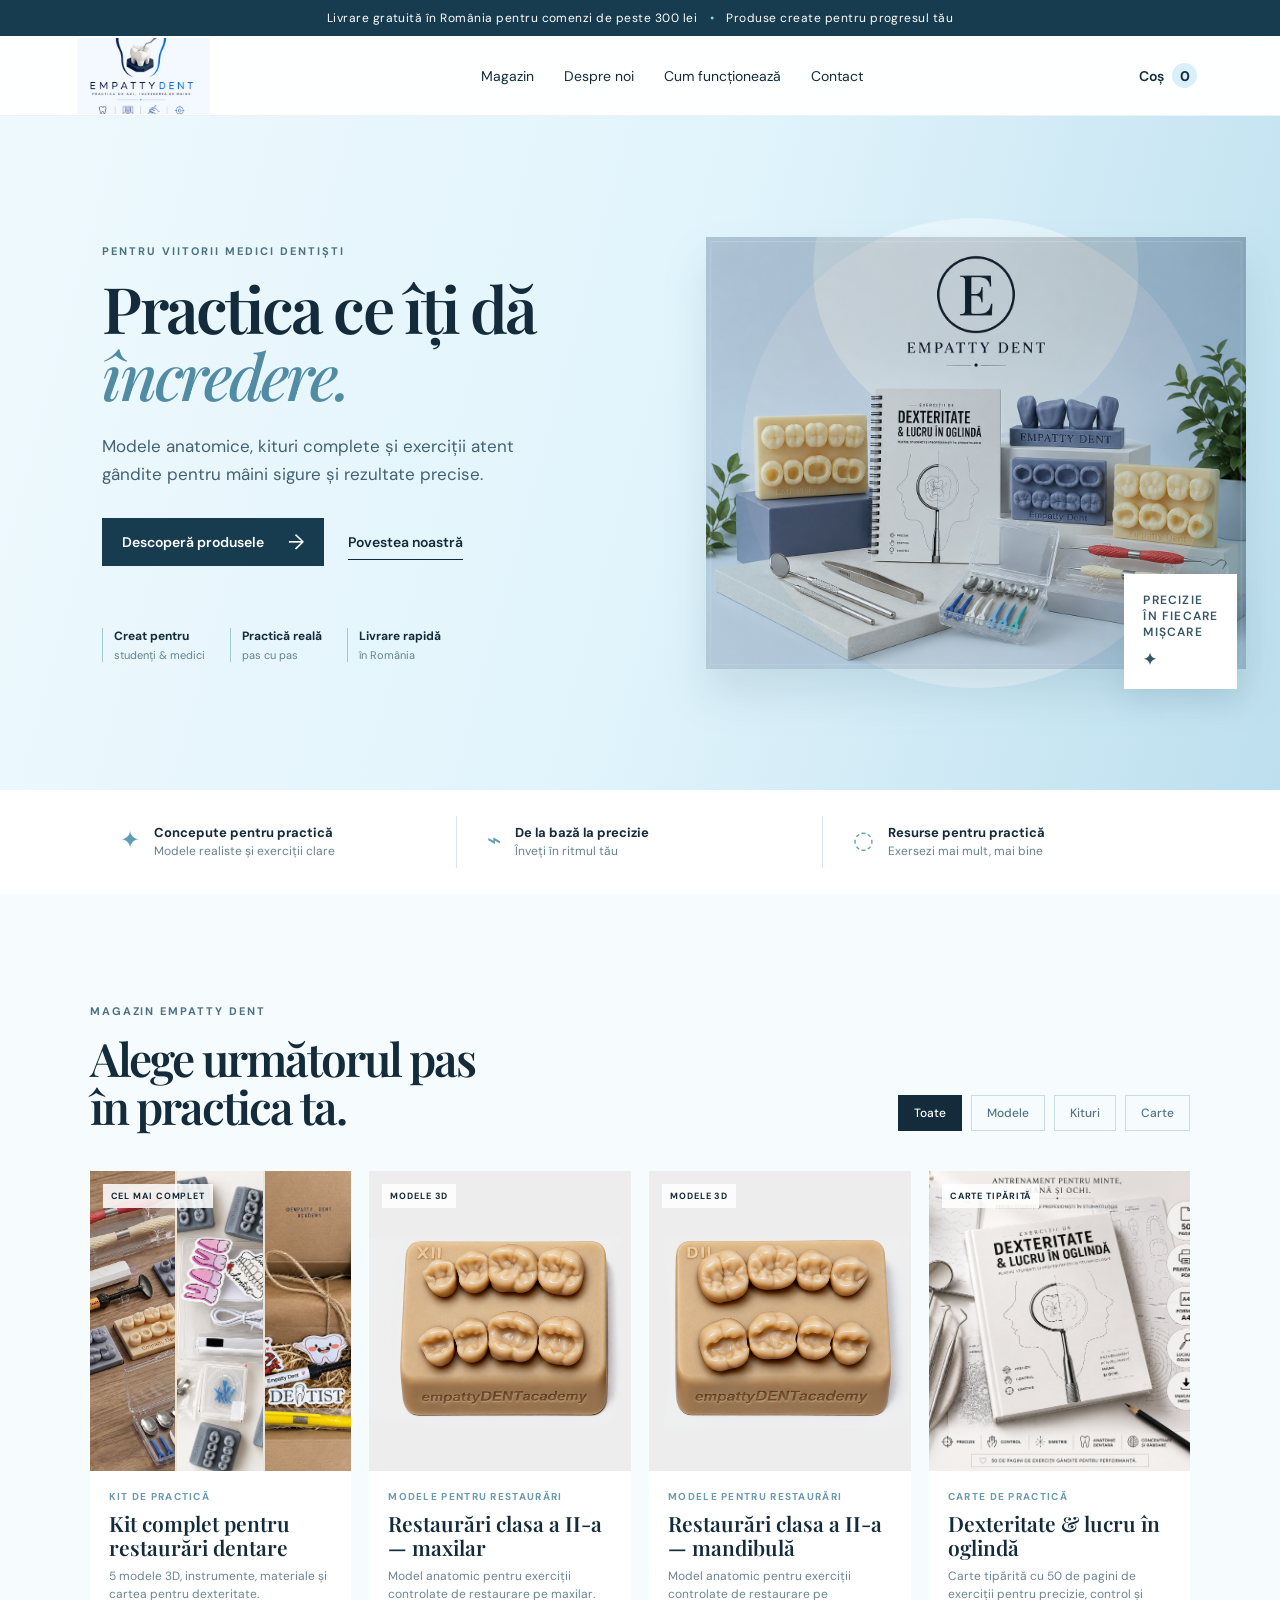
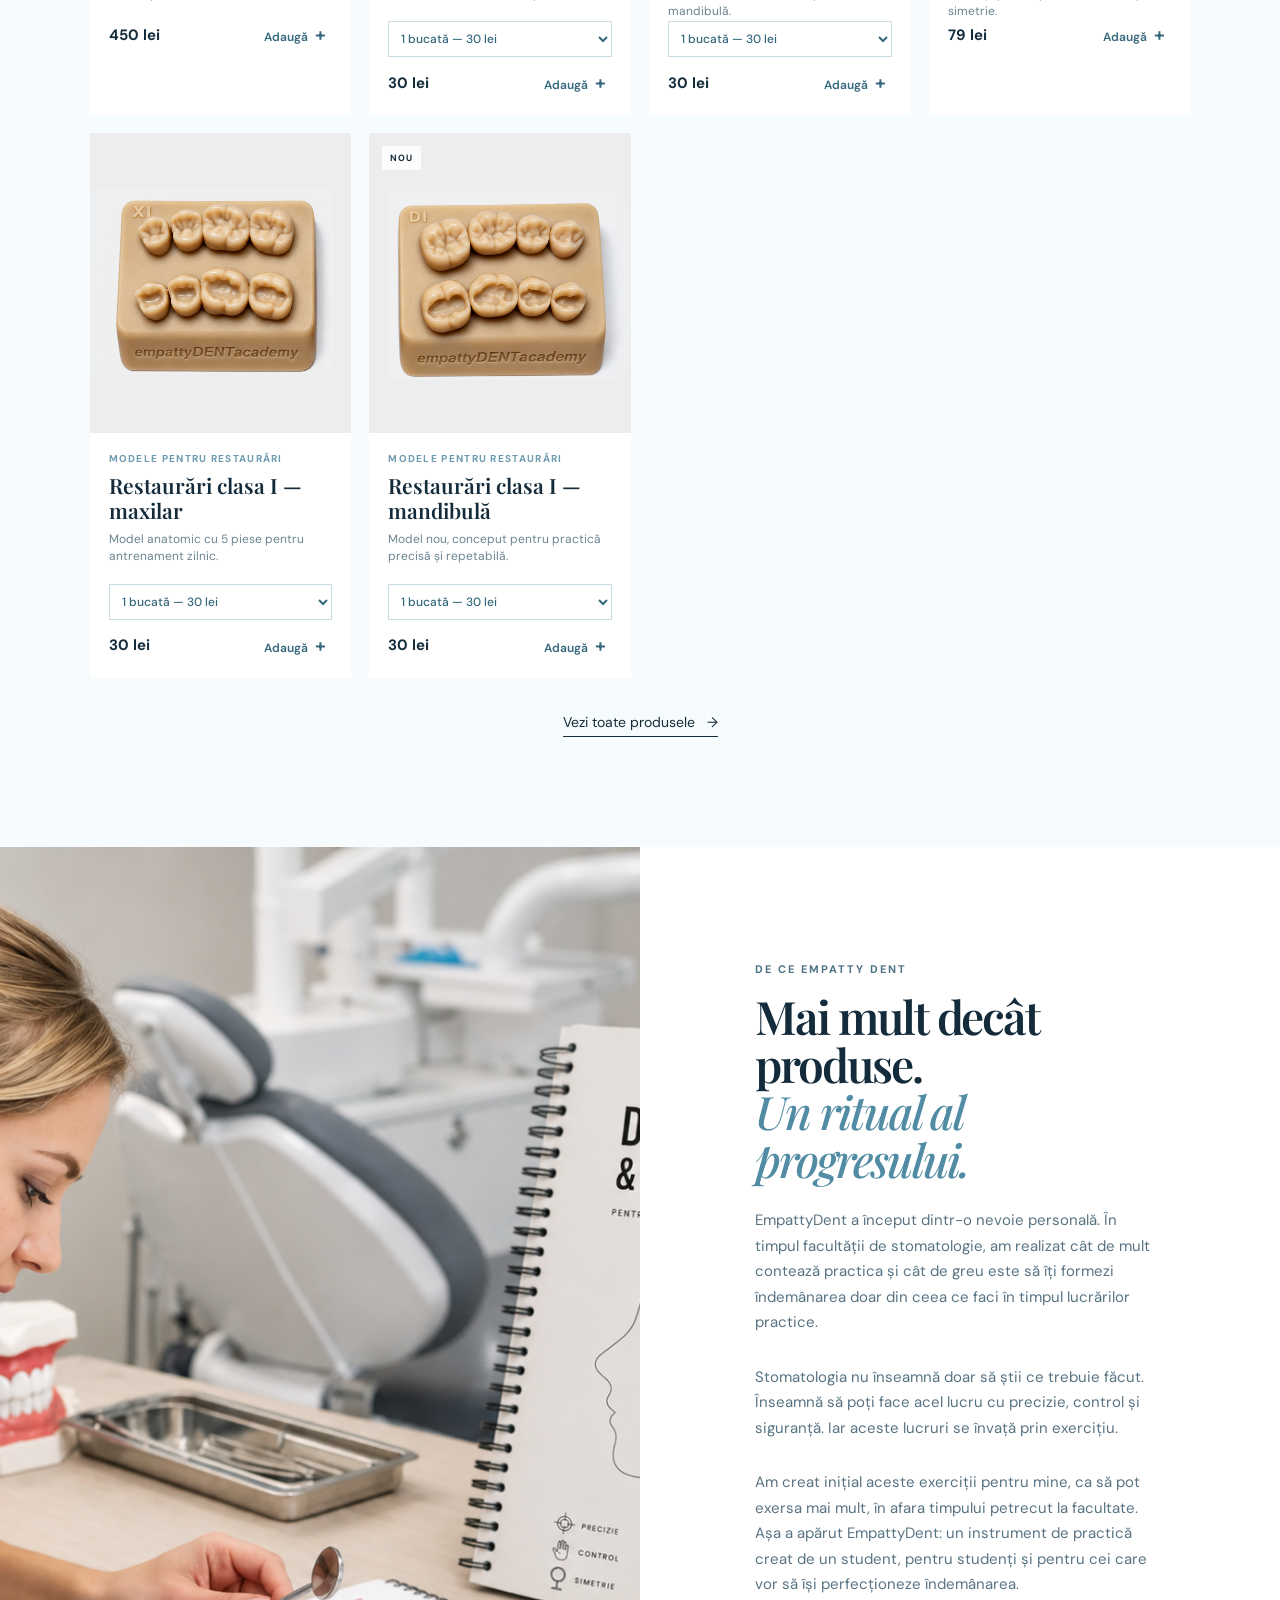
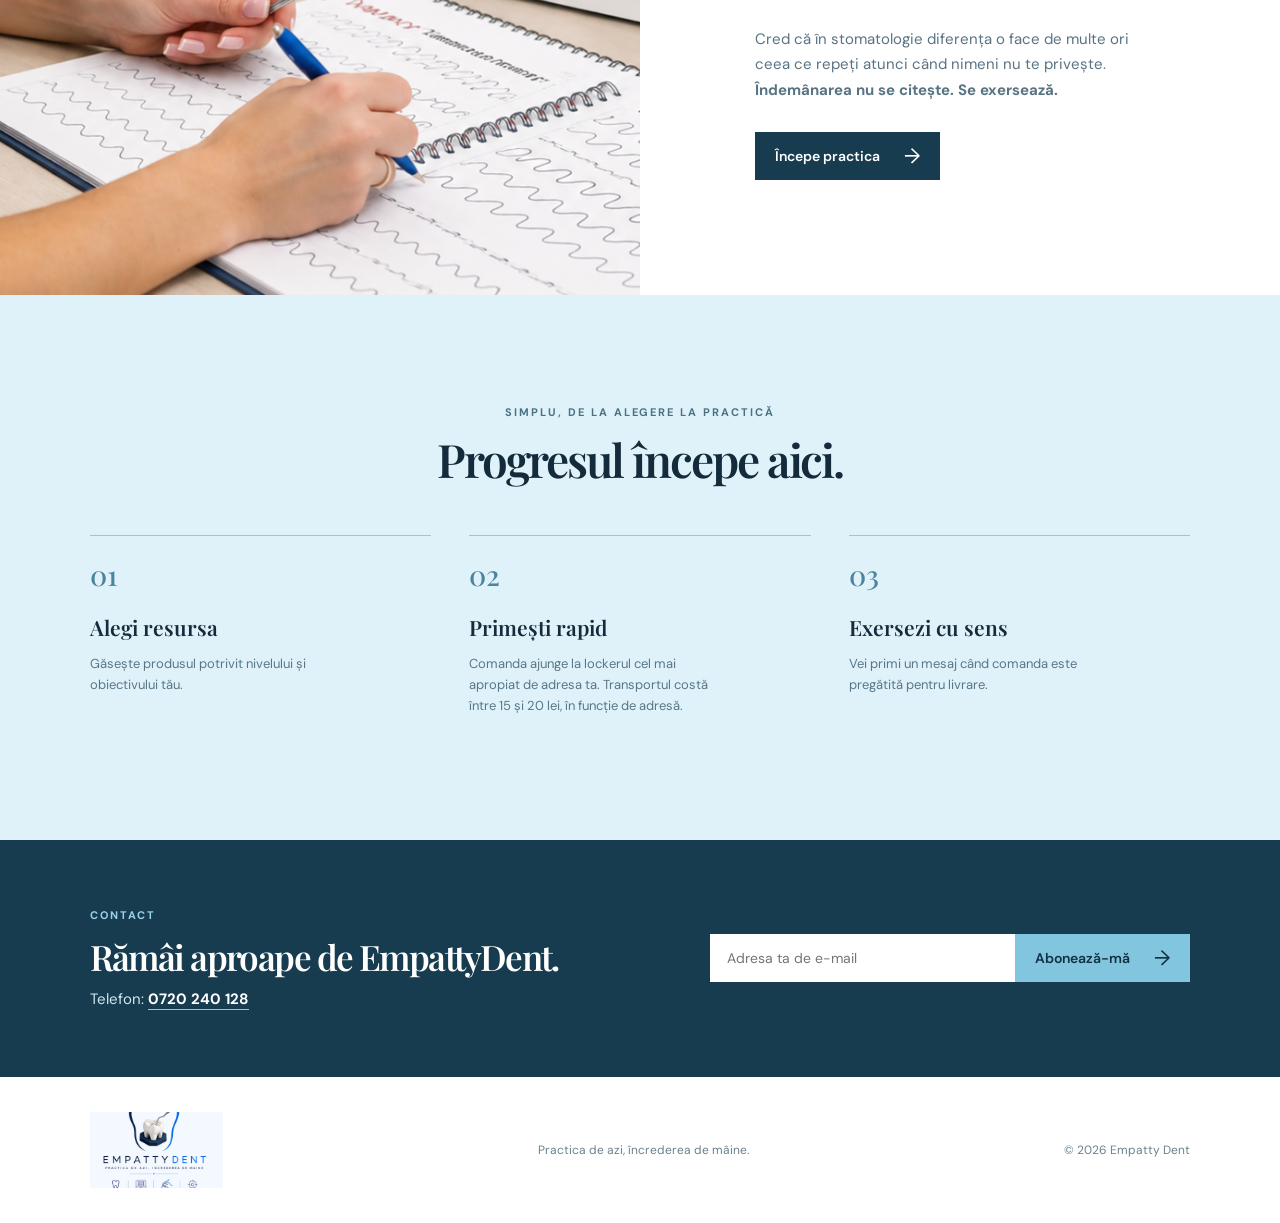
==== commit 98541892: "Add files via upload Actualizare metode de plată și informații livrare" ====
--- a/index.html
+++ b/index.html
@@ -58,11 +58,11 @@
 
       <section id="despre" class="story"><div class="story-image"><img src="assets/final.png" alt="Studentă practicând exerciții de dexteritate dentară" /></div><div class="story-copy"><p class="eyebrow">DE CE EMPATTY DENT</p><h2>Mai mult decât produse.<br><em>Un ritual al progresului.</em></h2><p>EmpattyDent a început dintr-o nevoie personală. În timpul facultății de stomatologie, am realizat cât de mult contează practica și cât de greu este să îți formezi îndemânarea doar din ceea ce faci în timpul lucrărilor practice.</p><p>Stomatologia nu înseamnă doar să știi ce trebuie făcut. Înseamnă să poți face acel lucru cu precizie, control și siguranță. Iar aceste lucruri se învață prin exercițiu.</p><p>Am creat inițial aceste exerciții pentru mine, ca să pot exersa mai mult, în afara timpului petrecut la facultate. Așa a apărut EmpattyDent: un instrument de practică creat de un student, pentru studenți și pentru cei care vor să își perfecționeze îndemânarea.</p><p>Cred că în stomatologie diferența o face de multe ori ceea ce repeți atunci când nimeni nu te privește. <strong>Îndemânarea nu se citește. Se exersează.</strong></p><a class="btn primary" href="#produse">Începe practica <span>→</span></a></div></section>
 
-      <section id="cum-functioneaza" class="steps section"><p class="eyebrow">SIMPLU, DE LA ALEGERE LA PRACTICĂ</p><h2>Progresul începe aici.</h2><div class="step-grid"><div><b>01</b><h3>Alegi resursa</h3><p>Găsește produsul potrivit nivelului și obiectivului tău.</p></div><div><b>02</b><h3>Primești rapid</h3><p>Produsele fizice sunt pregătite și expediate după confirmarea comenzii, cu plata ramburs.</p></div><div><b>03</b><h3>Exersezi cu sens</h3><p>Construiești precizie, dexteritate și încredere, o mișcare pe rând.</p></div></div></section>
+      <section id="cum-functioneaza" class="steps section"><p class="eyebrow">SIMPLU, DE LA ALEGERE LA PRACTICĂ</p><h2>Progresul începe aici.</h2><div class="step-grid"><div><b>01</b><h3>Alegi resursa</h3><p>Găsește produsul potrivit nivelului și obiectivului tău.</p></div><div><b>02</b><h3>Primești rapid</h3><p>Comanda ajunge la lockerul cel mai apropiat de adresa ta. Transportul costă între 15 și 20 lei, în funcție de adresă.</p></div><div><b>03</b><h3>Exersezi cu sens</h3><p>Vei primi un mesaj când comanda este pregătită pentru livrare.</p></div></div></section>
       <section id="contact" class="newsletter"><div><p class="eyebrow">CONTACT</p><h2>Rămâi aproape de EmpattyDent.</h2><p class="contact-phone">Telefon: <a href="tel:+40720240128">0720 240 128</a></p></div><form><label class="sr-only" for="email">Adresa de e-mail</label><input id="email" type="email" placeholder="Adresa ta de e-mail" required /><button class="btn primary" type="submit">Abonează-mă <span>→</span></button></form></section>
     </main>
     <footer><a class="brand brand-logo-link" href="#acasa"><img class="brand-logo" src="assets/logo-empattydent-header.png" alt="Empatty Dent" /></a><p>Practica de azi, încrederea de mâine.</p><span>© 2026 Empatty Dent</span></footer>
-    <aside class="cart-drawer" aria-label="Coșul tău" aria-hidden="true"><div class="cart-head"><h2>Coșul tău</h2><button class="close-cart" aria-label="Închide">×</button></div><div class="cart-items"><p class="empty">Coșul tău este gol.</p></div><div class="cart-footer"><div><span>Total</span><strong class="cart-total">0 lei</strong></div><button class="btn primary checkout">Continuă către comandă <span>→</span></button></div></aside><div class="overlay"></div><div class="checkout-modal" aria-hidden="true"><div class="checkout-card"><div class="checkout-head"><div><p class="eyebrow">FINALIZEAZĂ COMANDA</p><h2>Date pentru livrare</h2></div><button class="close-checkout" aria-label="Închide">×</button></div><form id="order-form"><div class="form-grid"><label>Nume și prenume<input name="client" required autocomplete="name"></label><label>Telefon<input name="phone" required type="tel" autocomplete="tel"></label><label>Email<input name="email" required type="email" autocomplete="email"></label><label>Județ<input name="county" required autocomplete="address-level1"></label><label>Localitate<input name="city" required autocomplete="address-level2"></label><label class="full">Adresă completă<input name="address" required autocomplete="street-address"></label><label class="full">Observații (opțional)<textarea name="notes" rows="3"></textarea></label></div><div class="order-summary"><div><span>Produse</span><strong id="order-products"></strong></div><div><span>Total</span><strong id="order-total"></strong></div><div><span>Plată</span><strong>Ramburs</strong></div></div><label class="consent"><input type="checkbox" required> Sunt de acord ca datele introduse să fie folosite pentru procesarea și livrarea comenzii.</label><button class="btn primary order-submit" type="submit">Trimite comanda <span>→</span></button></form><div class="order-success" hidden><p class="eyebrow">COMANDA A FOST ÎNREGISTRATĂ</p><h3>Mulțumim!</h3><p>Comanda ta a fost transmisă. Vei fi contactat(ă) prin email sau telefon pentru confirmare. Plata se face ramburs.</p><button class="btn primary close-success">Închide</button></div></div></div><div class="toast" role="status"></div>
+    <aside class="cart-drawer" aria-label="Coșul tău" aria-hidden="true"><div class="cart-head"><h2>Coșul tău</h2><button class="close-cart" aria-label="Închide">×</button></div><div class="cart-items"><p class="empty">Coșul tău este gol.</p></div><div class="cart-footer"><div><span>Total produse</span><strong class="cart-total">0 lei</strong></div><button class="btn primary checkout">Continuă către comandă <span>→</span></button></div></aside><div class="overlay"></div><div class="checkout-modal" aria-hidden="true"><div class="checkout-card"><div class="checkout-head"><div><p class="eyebrow">FINALIZEAZĂ COMANDA</p><h2>Date pentru livrare</h2></div><button class="close-checkout" aria-label="Închide">×</button></div><form id="order-form"><div class="form-grid"><label>Nume și prenume<input name="client" required autocomplete="name"></label><label>Telefon<input name="phone" required type="tel" autocomplete="tel"></label><label>Email<input name="email" required type="email" autocomplete="email"></label><label>Județ<input name="county" required autocomplete="address-level1"></label><label>Localitate<input name="city" required autocomplete="address-level2"></label><label class="full">Adresă completă<input name="address" required autocomplete="street-address"></label><label class="full">Observații (opțional)<textarea name="notes" rows="3"></textarea></label><fieldset class="payment-options full"><legend>Metoda de plată</legend><label><input type="radio" name="payment" value="Ramburs" checked> Ramburs <span>+5 lei</span></label><label><input type="radio" name="payment" value="Transfer bancar"> Transfer bancar <span>Datele contului vor fi trimise prin mesaj.</span></label></fieldset></div><div class="delivery-info"><strong>Livrare la locker</strong><p>Comanda va fi livrată la lockerul cel mai apropiat de adresa ta. Transportul costă între 15 și 20 lei, în funcție de adresă. Vei primi un mesaj când comanda este gata de livrare.</p></div><div class="order-summary"><div><span>Produse</span><strong id="order-products"></strong></div><div><span>Subtotal produse</span><strong id="order-subtotal"></strong></div><div><span>Taxă ramburs</span><strong id="order-payment-fee">5 lei</strong></div><div><span>Total de plată</span><strong id="order-total"></strong></div><div><span>Plată</span><strong id="order-payment">Ramburs</strong></div><small>Transportul (15–20 lei) se confirmă în funcție de adresa de livrare.</small></div><label class="consent"><input type="checkbox" required> Sunt de acord ca datele introduse să fie folosite pentru procesarea și livrarea comenzii.</label><button class="btn primary order-submit" type="submit">Trimite comanda <span>→</span></button></form><div class="order-success" hidden><p class="eyebrow">COMANDA A FOST ÎNREGISTRATĂ</p><h3>Mulțumim!</h3><p>Comanda ta a fost transmisă. Va fi livrată la lockerul cel mai apropiat de adresa ta, iar transportul va fi confirmat între 15 și 20 lei. Vei primi un mesaj când este gata de livrare.</p><button class="btn primary close-success">Închide</button></div></div></div><div class="toast" role="status"></div>
     <script src="script.js"></script>
   </body>
 </html>
--- a/custom.css
+++ b/custom.css
@@ -8,3 +8,4 @@
 .pack-select{width:100%;margin:0 0 12px;padding:8px;border:1px solid #c8dce4;background:#fff;color:#35677c;font:500 12px 'DM Sans';cursor:pointer}
 .product-card-link{cursor:pointer}.product-card-link:focus{outline:2px solid #82c5df;outline-offset:3px}.product-detail{max-width:1220px;margin:auto;padding:45px 30px 0}.back-link{display:inline-block;color:#35677c;text-decoration:none;font-size:13px;margin-bottom:30px}.product-detail section#product-content{display:grid;grid-template-columns:1.05fr .95fr;gap:clamp(35px,7vw,100px);align-items:center;padding-bottom:95px}.detail-gallery{display:grid;grid-template-columns:1fr 105px;gap:12px;align-items:stretch;height:570px}.detail-gallery img{width:100%;height:100%;object-fit:cover;cursor:pointer;opacity:.65}.detail-gallery img:first-child{grid-row:span 3;opacity:1}.detail-gallery img.active{opacity:1;outline:2px solid #82c5df;outline-offset:3px}.detail-copy h1{font:600 clamp(38px,4.2vw,62px)/1.05 'Playfair Display';letter-spacing:-.045em;margin:0}.detail-intro{font-size:17px;line-height:1.65;color:#426274;margin:23px 0}.detail-copy ul{padding:0;margin:0 0 24px;list-style:none}.detail-copy li{padding:8px 0 8px 25px;border-bottom:1px solid #d9e7ec;color:#567484;font-size:14px;position:relative}.detail-copy li:before{content:'✦';position:absolute;left:0;color:#5f9db6}.detail-select-label{display:grid;gap:8px;color:#53717f;font-size:11px;font-weight:700;letter-spacing:.06em;margin:20px 0}.detail-select-label select{padding:12px;border:1px solid #c8dce4;background:#fff;color:#35677c;font:500 14px 'DM Sans'}.detail-note{color:#587383;line-height:1.6;font-size:14px}.detail-buy{display:flex;align-items:center;justify-content:space-between;gap:20px;border-top:1px solid #d9e7ec;margin-top:24px;padding-top:21px}.detail-buy strong{font-size:24px}.detail-buy .btn{padding:16px 22px}.delivery-note{font-size:11px;line-height:1.5;color:#78909b;margin:15px 0 0}.detail-reasons{display:grid;grid-template-columns:1fr 1fr;gap:60px;padding:80px 0;background:#dff2fa;margin:0 -30px;padding-left:clamp(30px,9vw,140px);padding-right:clamp(30px,9vw,140px)}.detail-reasons h2{font:600 44px/1.07 'Playfair Display';letter-spacing:-.04em;margin:0}.detail-reasons h2 em{font-weight:500;color:#518ba4}.detail-reasons>div{color:#587383;line-height:1.7;font-size:15px}.product-page footer{margin-top:0}@media(max-width:720px){.product-page .header nav{display:none}.product-detail{padding:28px 20px 0}.product-detail section#product-content{grid-template-columns:1fr;padding-bottom:60px}.detail-gallery{height:410px;grid-template-columns:1fr 76px}.detail-copy h1{font-size:42px}.detail-reasons{grid-template-columns:1fr;gap:25px;margin:0 -20px;padding:55px 25px}.detail-reasons h2{font-size:37px}.detail-buy{align-items:flex-start;flex-direction:column}.detail-buy .btn{width:100%}}
 @media(max-width:650px){.brand-logo-link{height:60px;max-width:106px}.kit-gallery{gap:3px}}
+.payment-options{border:1px solid #d5e3e8;padding:14px;display:grid;gap:12px}.payment-options legend{font-size:11px;font-weight:700;letter-spacing:.05em;color:#53717f;padding:0 5px}.payment-options label{display:flex;align-items:center;gap:8px;font-size:14px;font-weight:600;letter-spacing:0;color:var(--ink)}.payment-options label span{font-size:12px;font-weight:400;color:#66808e}.delivery-info{border-left:3px solid #8ec9df;background:#f6fbfd;padding:14px 16px;margin:20px 0}.delivery-info strong{font-size:13px}.delivery-info p{margin:5px 0 0;color:#587383;font-size:13px;line-height:1.55}.order-summary small{color:#66808e;font-size:11px;line-height:1.45}
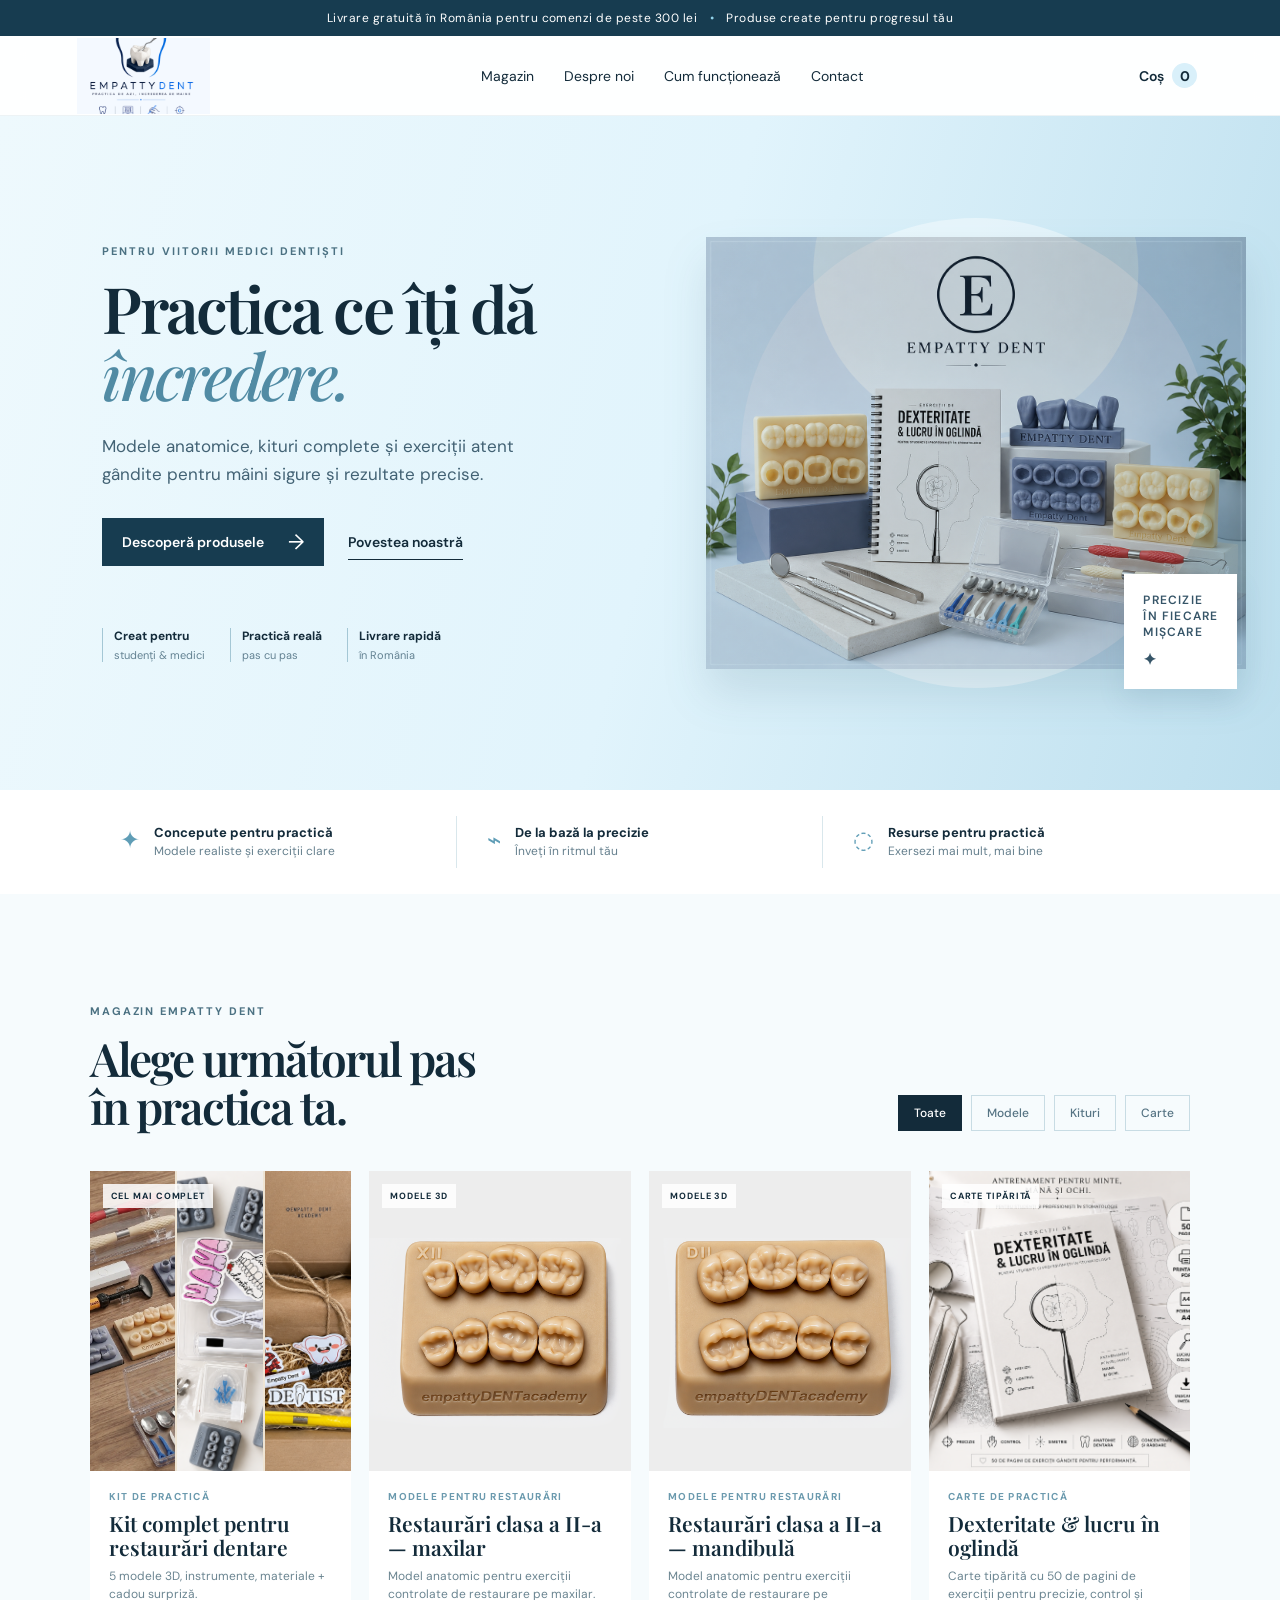
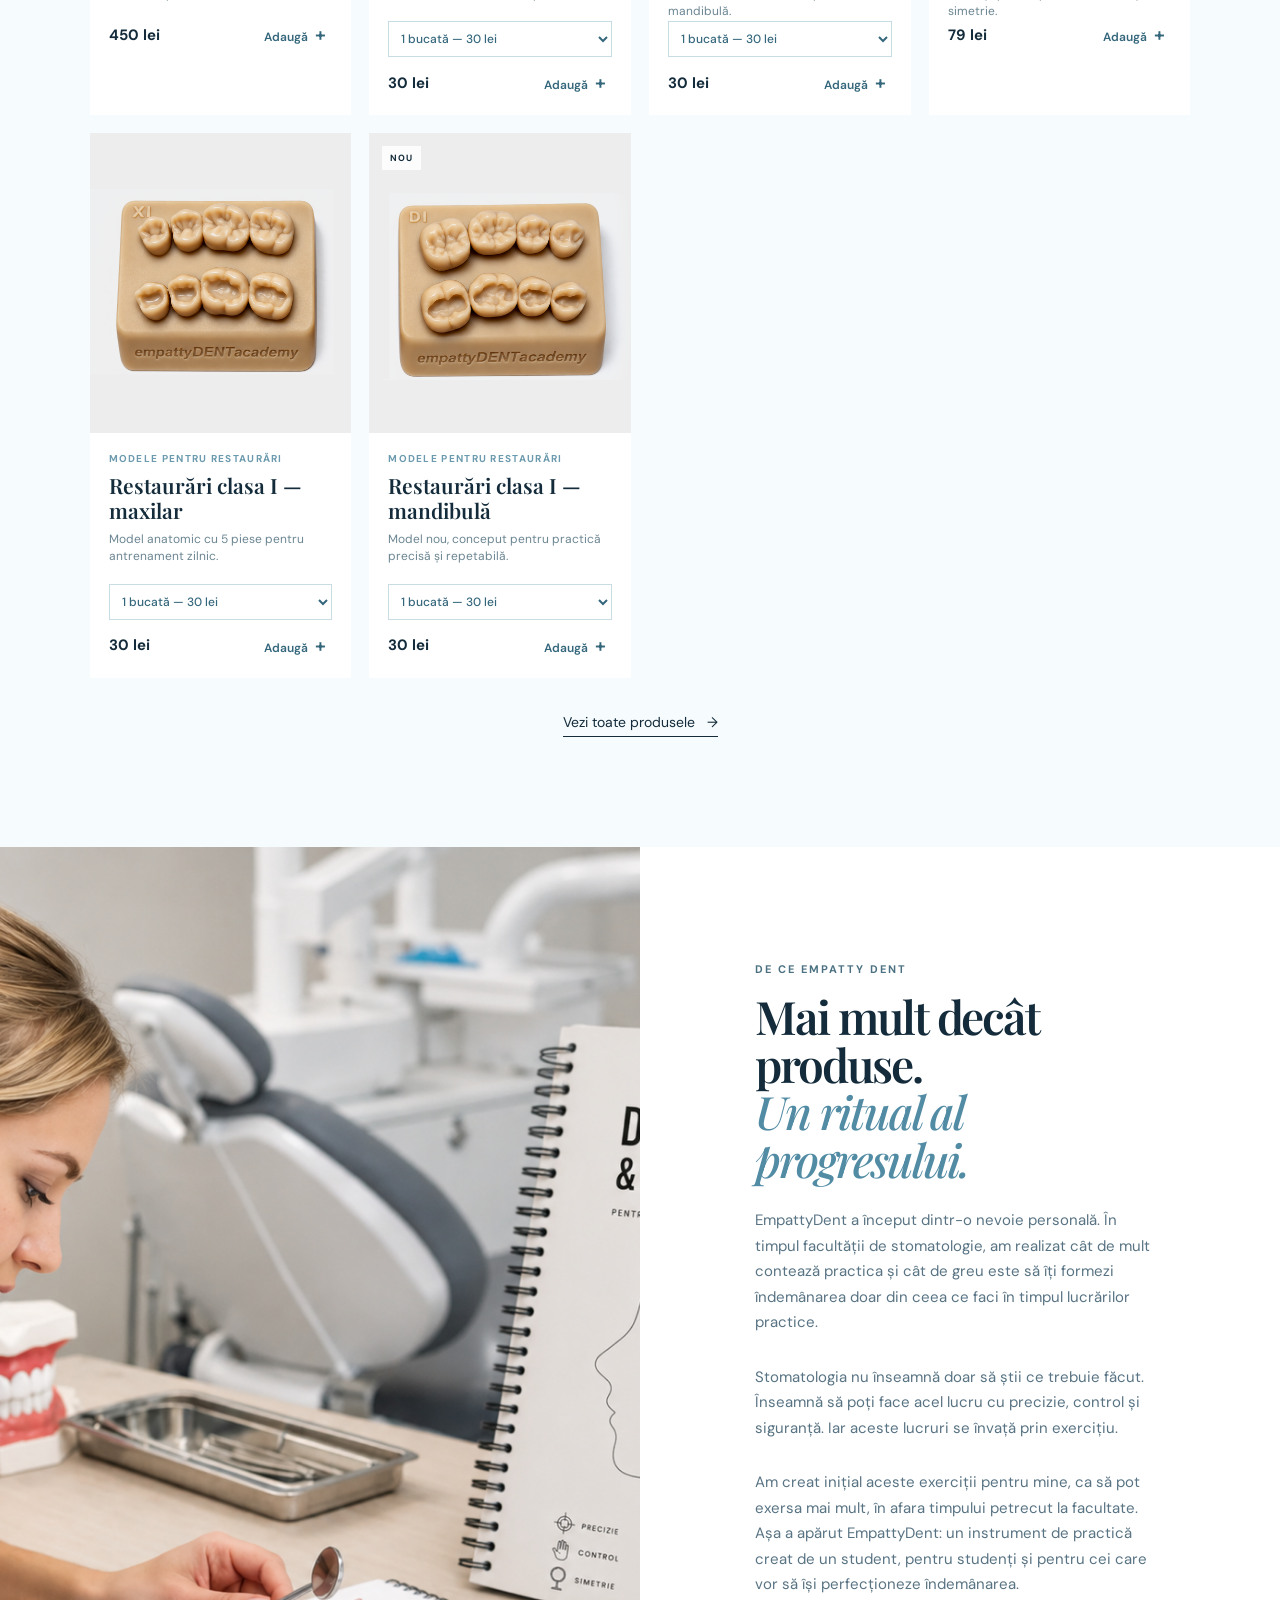
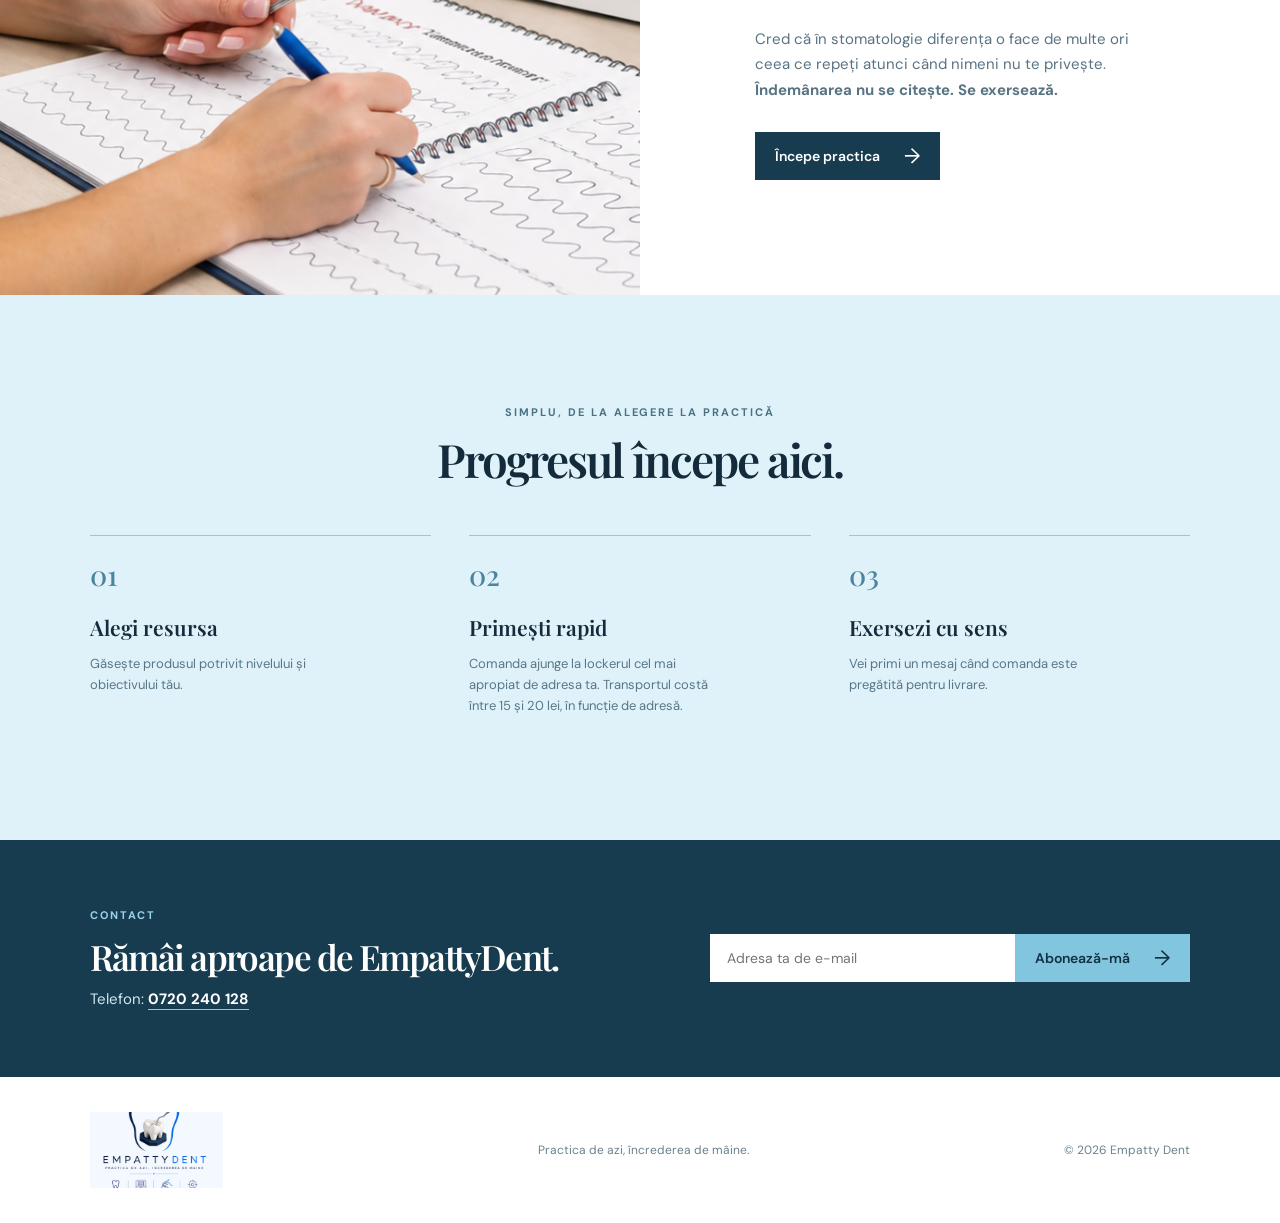
==== commit d35b6c76: "Add files via upload" ====
--- a/index.html
+++ b/index.html
@@ -46,7 +46,7 @@
       <section id="produse" class="products section">
         <div class="section-heading"><div><p class="eyebrow">MAGAZIN EMPATTY DENT</p><h2>Alege următorul pas<br>în practica ta.</h2></div><div class="filters" role="group" aria-label="Filtre produse"><button class="active" data-filter="all">Toate</button><button data-filter="modele">Modele</button><button data-filter="kituri">Kituri</button><button data-filter="carte">Carte</div></div>
         <div class="product-grid">
-          <article class="product-card" data-category="kituri"><div class="image-wrap warm kit-gallery"><span class="tag">CEL MAI COMPLET</span><img src="assets/kit-restaurari.png" alt="Kit complet pentru restaurări dentare Empatty Dent" /><img src="assets/kit-restaurari-2.png" alt="Componentele kitului complet pentru restaurări dentare" /><img src="assets/kit-restaurari-3.png" alt="Kit complet pentru restaurări dentare în cutie" /></div><div class="product-info"><p class="category">KIT DE PRACTICĂ</p><h3>Kit complet pentru restaurări dentare</h3><p class="desc">5 modele 3D, instrumente, materiale și cartea pentru dexteritate.</p><div class="product-bottom"><strong>450 lei</strong><button class="add" data-name="Kit complet pentru restaurări dentare" data-price="450">Adaugă <span>+</span></button></div></div></article>
+          <article class="product-card" data-category="kituri"><div class="image-wrap warm kit-gallery"><span class="tag">CEL MAI COMPLET</span><img src="assets/kit-restaurari.png" alt="Kit complet pentru restaurări dentare Empatty Dent" /><img src="assets/kit-restaurari-2.png" alt="Componentele kitului complet pentru restaurări dentare" /><img src="assets/kit-restaurari-3.png" alt="Kit complet pentru restaurări dentare în cutie" /></div><div class="product-info"><p class="category">KIT DE PRACTICĂ</p><h3>Kit complet pentru restaurări dentare</h3><p class="desc">5 modele 3D, instrumente, materiale + cadou surpriză.</p><div class="product-bottom"><strong>450 lei</strong><button class="add" data-name="Kit complet pentru restaurări dentare" data-price="450">Adaugă <span>+</span></button></div></div></article>
           <article class="product-card" data-category="modele"><div class="image-wrap blue"><span class="tag">MODELE 3D</span><img src="assets/restaurari-clasa-ii-maxilar.png" alt="Model pentru restaurări clasa a II-a maxilar" /></div><div class="product-info"><p class="category">MODELE PENTRU RESTAURĂRI</p><h3>Restaurări clasa a II-a — maxilar</h3><p class="desc">Model anatomic pentru exerciții controlate de restaurare pe maxilar.</p><select class="pack-select" aria-label="Alege cantitatea"><option value="30">1 bucată — 30 lei</option><option value="75">3 bucăți — 75 lei</option><option value="150">6 bucăți — 150 lei</option></select><div class="product-bottom"><strong class="model-price">30 lei</strong><button class="add" data-base-name="Restaurări clasa a II-a — maxilar" data-name="Restaurări clasa a II-a — maxilar (1 bucată)" data-price="30">Adaugă <span>+</span></button></div></div></article>
           <article class="product-card" data-category="modele"><div class="image-wrap warm"><span class="tag">MODELE 3D</span><img src="assets/restaurari-clasa-ii-mandibula.png" alt="Model pentru restaurări clasa a II-a mandibulă" /></div><div class="product-info"><p class="category">MODELE PENTRU RESTAURĂRI</p><h3>Restaurări clasa a II-a — mandibulă</h3><p class="desc">Model anatomic pentru exerciții controlate de restaurare pe mandibulă.</p><select class="pack-select" aria-label="Alege cantitatea"><option value="30">1 bucată — 30 lei</option><option value="75">3 bucăți — 75 lei</option><option value="150">6 bucăți — 150 lei</option></select><div class="product-bottom"><strong class="model-price">30 lei</strong><button class="add" data-base-name="Restaurări clasa a II-a — mandibulă" data-name="Restaurări clasa a II-a — mandibulă (1 bucată)" data-price="30">Adaugă <span>+</span></button></div></div></article>
           <article class="product-card" data-category="carte"><div class="image-wrap paper"><span class="tag">CARTE TIPĂRITĂ</span><img src="assets/ebook-dexteritate.png" alt="Cartea tipărită Exerciții de dexteritate și lucru în oglindă" /></div><div class="product-info"><p class="category">CARTE DE PRACTICĂ</p><h3>Dexteritate & lucru în oglindă</h3><p class="desc">Carte tipărită cu 50 de pagini de exerciții pentru precizie, control și simetrie.</p><div class="product-bottom"><strong>79 lei</strong><button class="add" data-name="Cartea Dexteritate & lucru în oglindă" data-price="79">Adaugă <span>+</span></button></div></div></article>
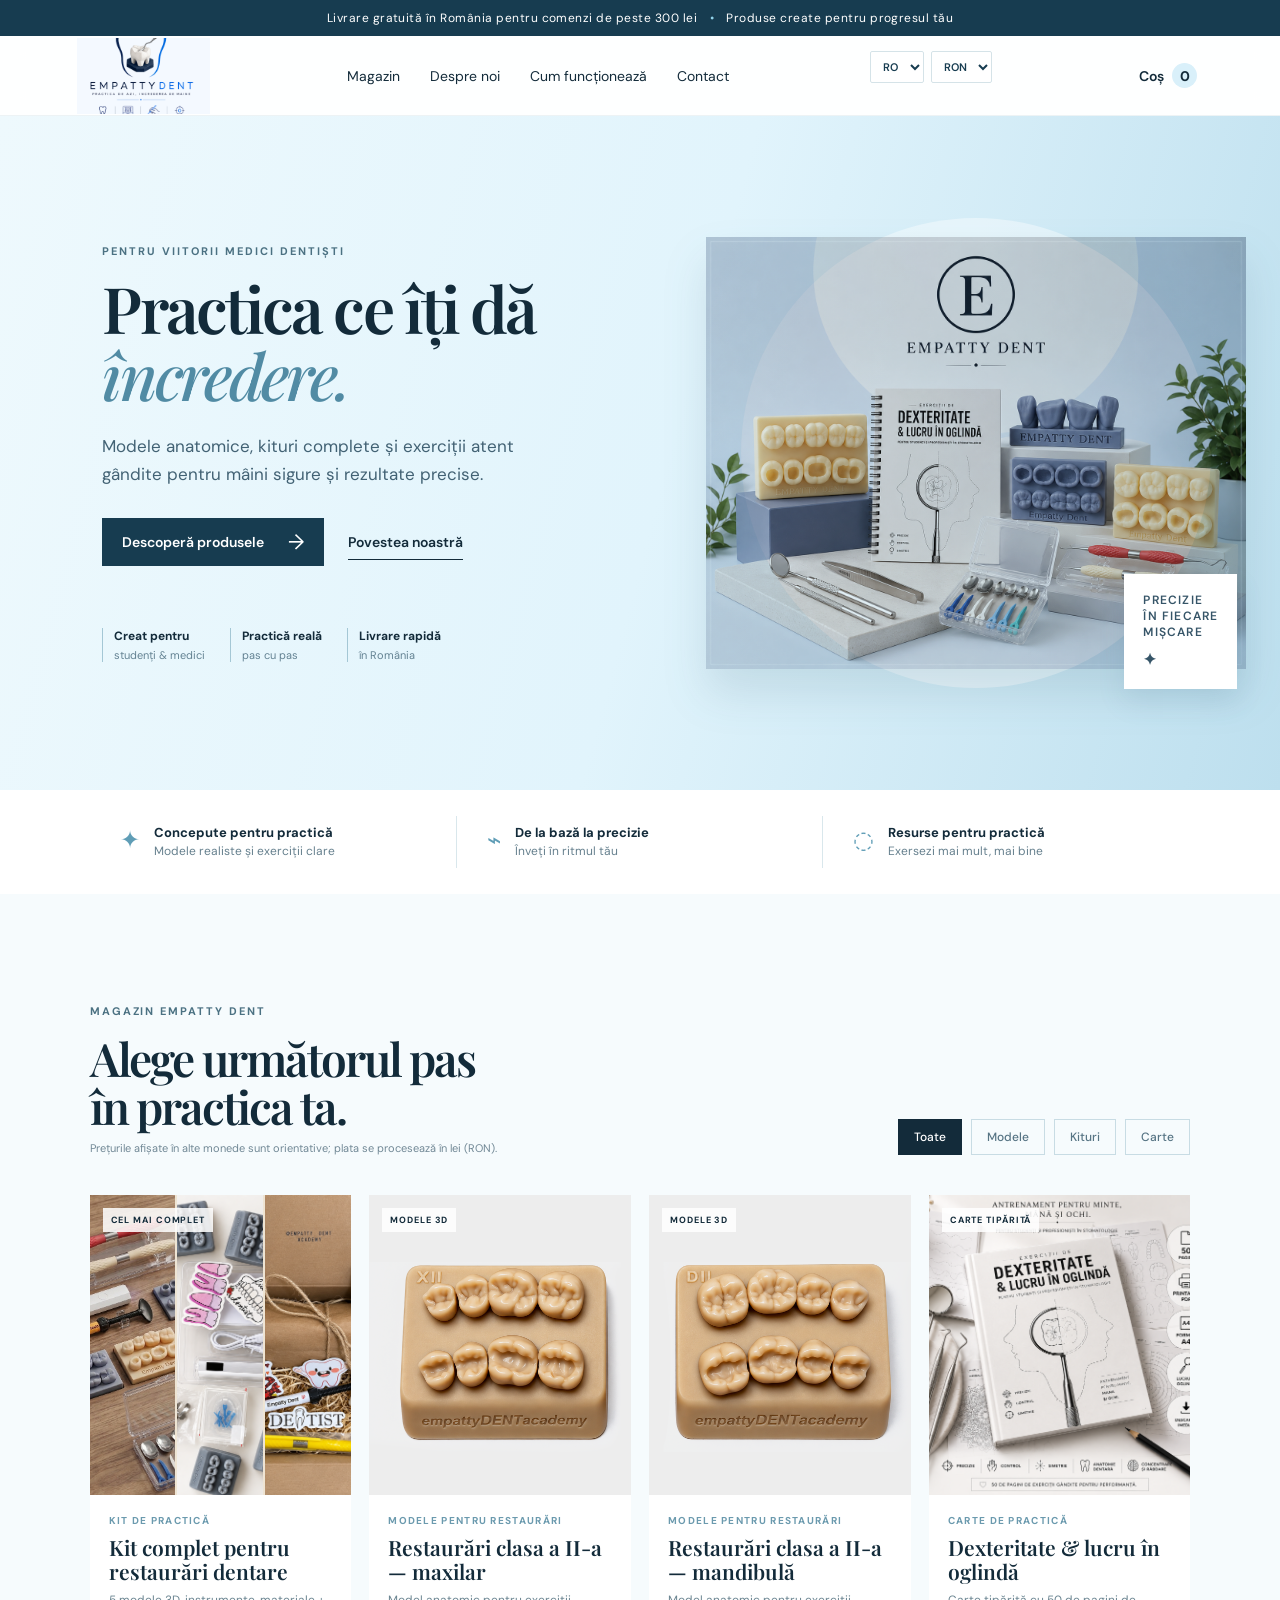
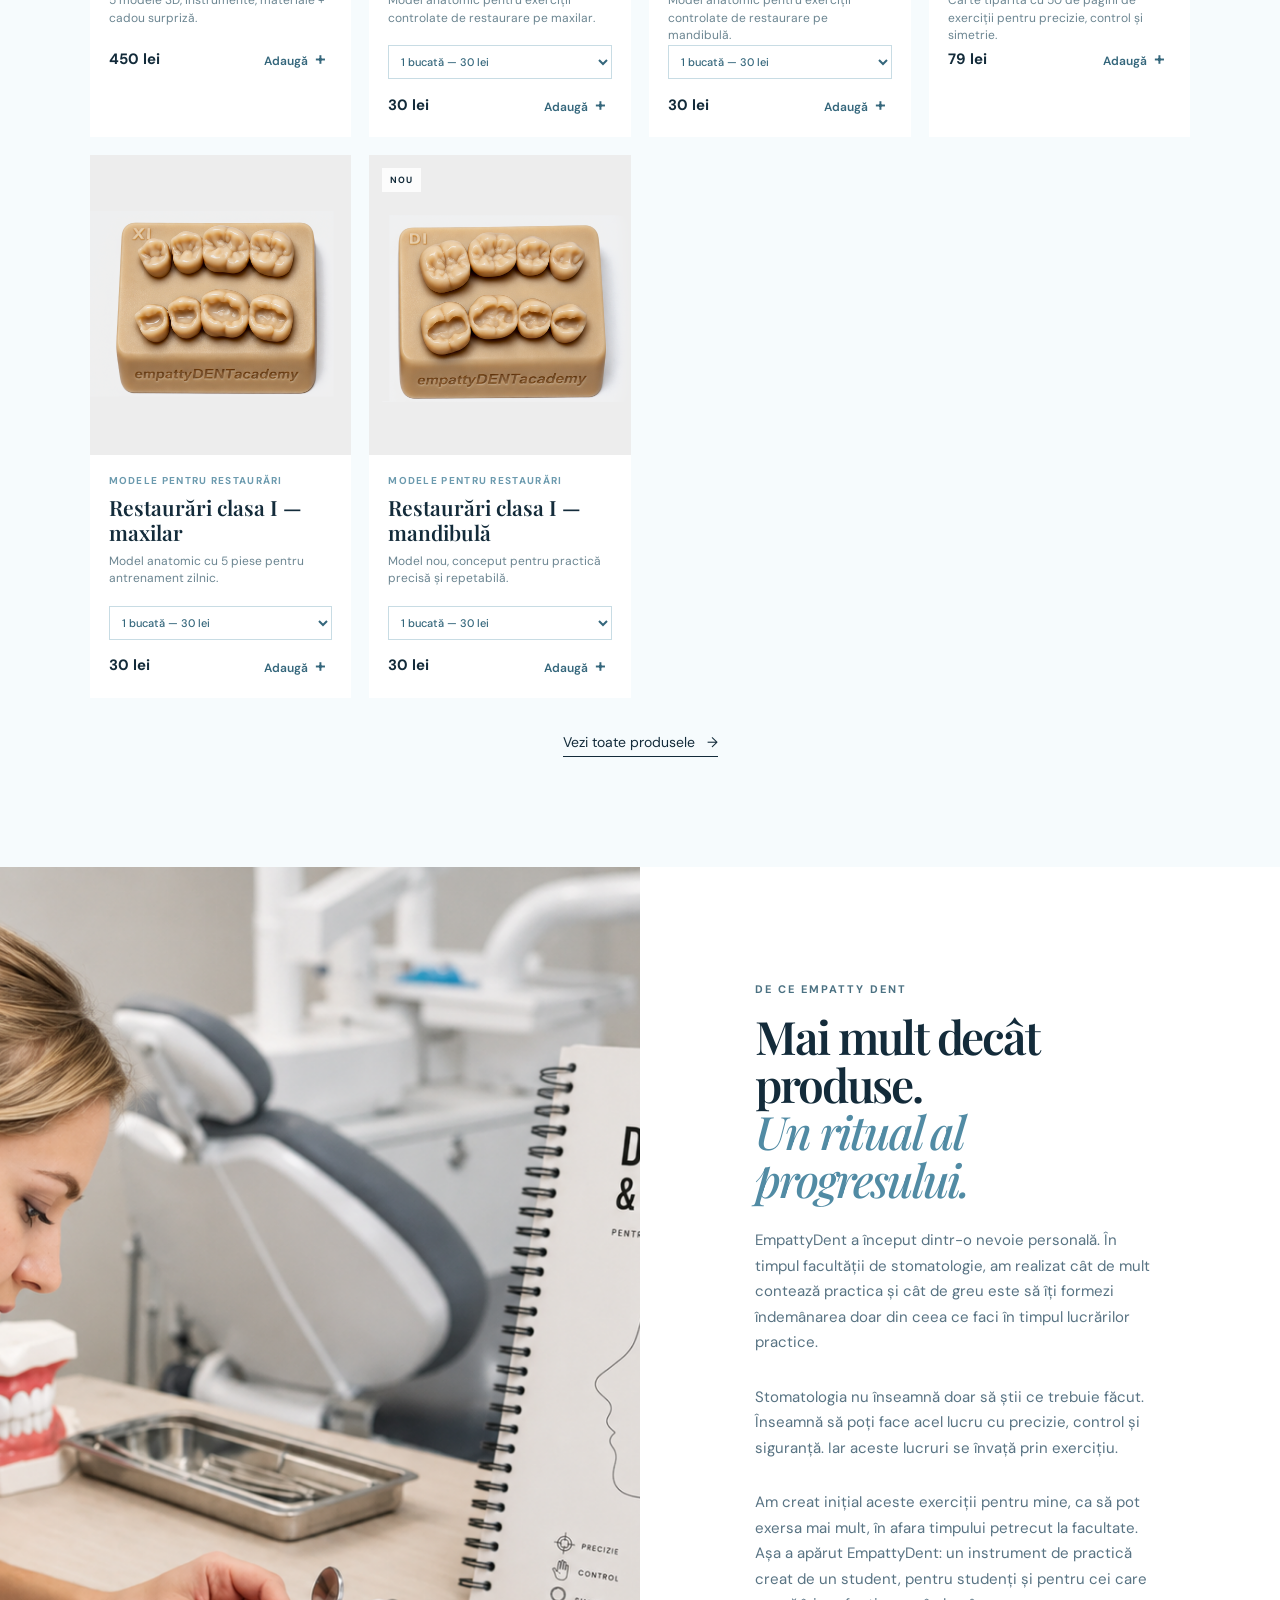
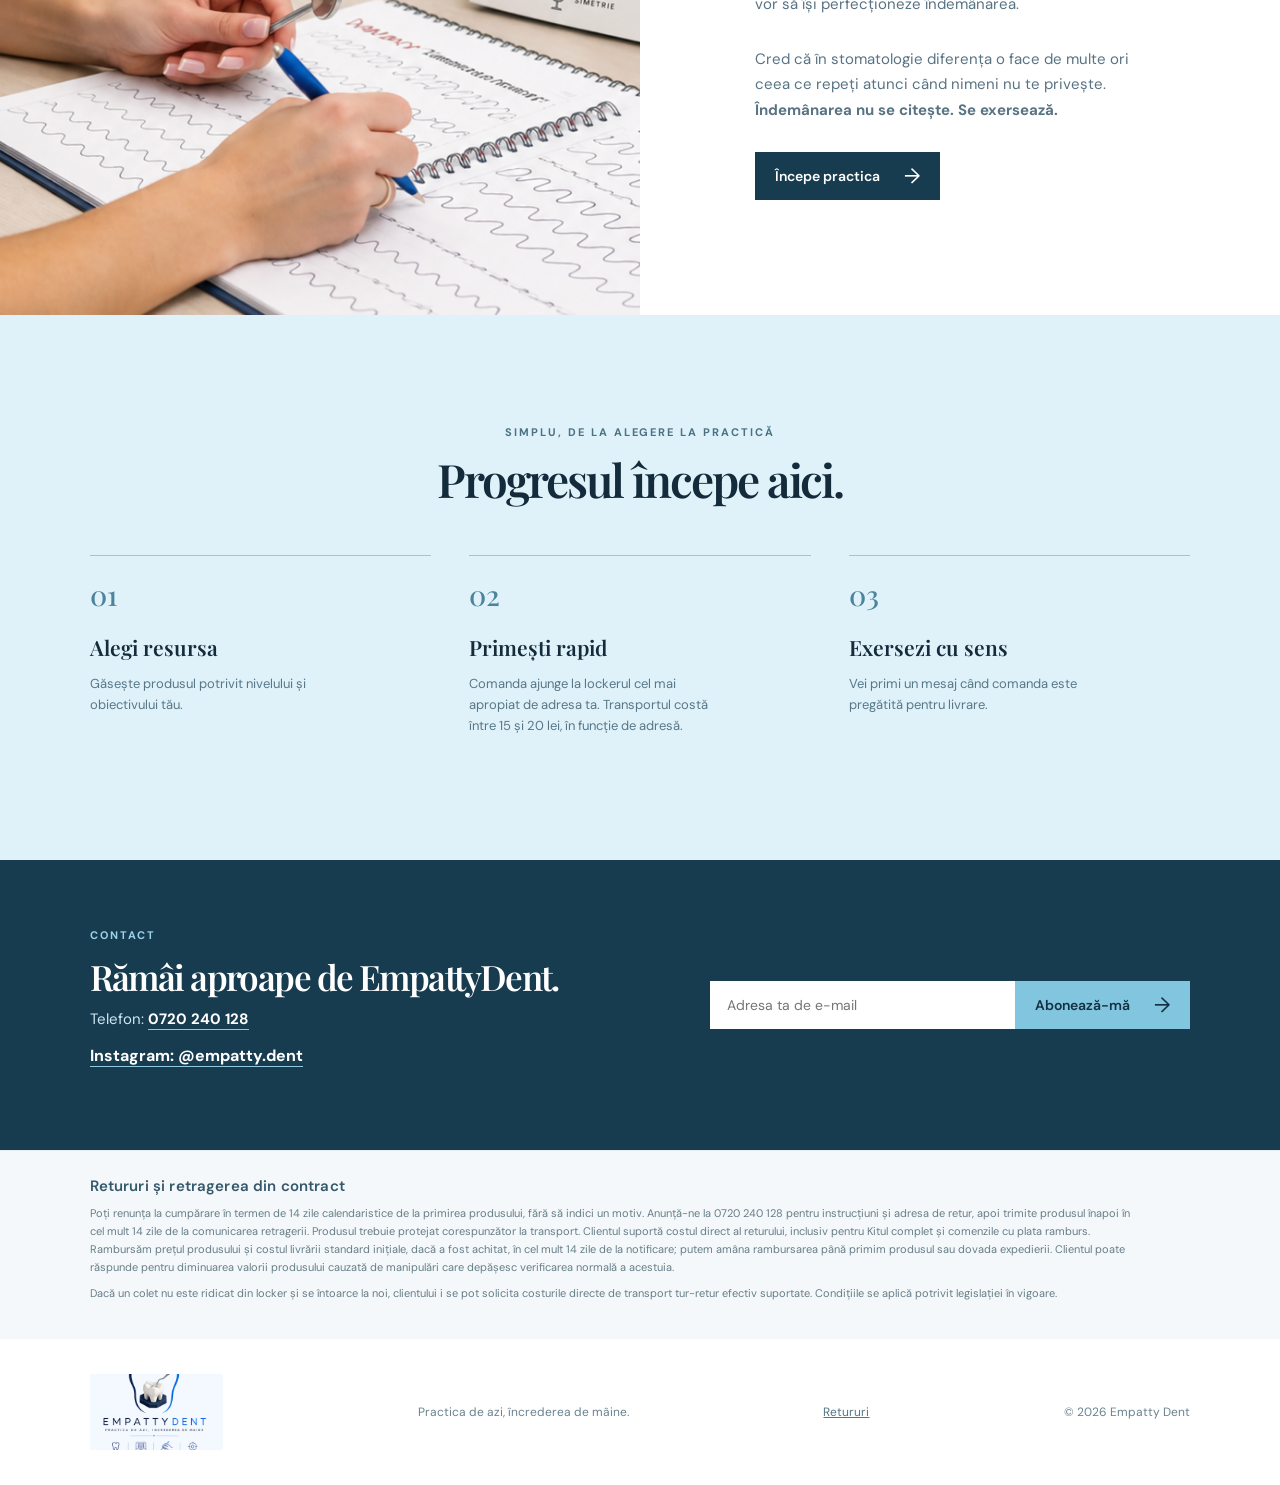
==== commit f64d8ed2: "Add files via upload update" ====
--- a/index.html
+++ b/index.html
@@ -12,13 +12,14 @@
     <link rel="stylesheet" href="custom.css" />
   </head>
   <body>
-    <div class="announcement">Livrare gratuită în România pentru comenzi de peste 300 lei <span>•</span> Produse create pentru progresul tău</div>
+    <div class="announcement">Livrare gratuită în România pentru comenzi de peste 300 lei <span>•</span> Produse create pentru progresul tău</div><div class="bf-banner" hidden>BLACK FRIDAY · 13 NOIEMBRIE · 00:00–23:59 (ORA ROMÂNIEI)</div>
     <header class="header">
       <a class="brand brand-logo-link" href="#acasa" aria-label="Empatty Dent acasă"><img class="brand-logo" src="assets/logo-empattydent-header.png" alt="Empatty Dent" /></a>
       <button class="menu-btn" aria-label="Deschide meniul" aria-expanded="false">☰</button>
       <nav aria-label="Navigare principală">
         <a href="#produse">Magazin</a><a href="#despre">Despre noi</a><a href="#cum-functioneaza">Cum funcționează</a><a href="#contact">Contact</a>
       </nav>
+      <div class="locale-controls"><label><span class="sr-only">Limbă</span><select class="language-select" aria-label="Limbă"><option value="ro">RO</option><option value="en">EN</option></select></label><label><span class="sr-only">Monedă</span><select class="currency-select" aria-label="Monedă"><option value="RON">RON</option></select></label><small class="rate-date"></small></div>
       <button class="cart-button" aria-label="Vezi coșul"><span>Coș</span><b class="cart-count">0</b></button>
     </header>
 
@@ -44,14 +45,14 @@
       </section>
 
       <section id="produse" class="products section">
-        <div class="section-heading"><div><p class="eyebrow">MAGAZIN EMPATTY DENT</p><h2>Alege următorul pas<br>în practica ta.</h2></div><div class="filters" role="group" aria-label="Filtre produse"><button class="active" data-filter="all">Toate</button><button data-filter="modele">Modele</button><button data-filter="kituri">Kituri</button><button data-filter="carte">Carte</div></div>
+        <div class="section-heading"><div><p class="eyebrow">MAGAZIN EMPATTY DENT</p><h2>Alege următorul pas<br>în practica ta.</h2><p class="fx-note">Prețurile afișate în alte monede sunt orientative; plata se procesează în lei (RON).</p></div><div class="filters" role="group" aria-label="Filtre produse"><button class="active" data-filter="all">Toate</button><button data-filter="modele">Modele</button><button data-filter="kituri">Kituri</button><button data-filter="carte">Carte</div></div>
         <div class="product-grid">
-          <article class="product-card" data-category="kituri"><div class="image-wrap warm kit-gallery"><span class="tag">CEL MAI COMPLET</span><img src="assets/kit-restaurari.png" alt="Kit complet pentru restaurări dentare Empatty Dent" /><img src="assets/kit-restaurari-2.png" alt="Componentele kitului complet pentru restaurări dentare" /><img src="assets/kit-restaurari-3.png" alt="Kit complet pentru restaurări dentare în cutie" /></div><div class="product-info"><p class="category">KIT DE PRACTICĂ</p><h3>Kit complet pentru restaurări dentare</h3><p class="desc">5 modele 3D, instrumente, materiale + cadou surpriză.</p><div class="product-bottom"><strong>450 lei</strong><button class="add" data-name="Kit complet pentru restaurări dentare" data-price="450">Adaugă <span>+</span></button></div></div></article>
-          <article class="product-card" data-category="modele"><div class="image-wrap blue"><span class="tag">MODELE 3D</span><img src="assets/restaurari-clasa-ii-maxilar.png" alt="Model pentru restaurări clasa a II-a maxilar" /></div><div class="product-info"><p class="category">MODELE PENTRU RESTAURĂRI</p><h3>Restaurări clasa a II-a — maxilar</h3><p class="desc">Model anatomic pentru exerciții controlate de restaurare pe maxilar.</p><select class="pack-select" aria-label="Alege cantitatea"><option value="30">1 bucată — 30 lei</option><option value="75">3 bucăți — 75 lei</option><option value="150">6 bucăți — 150 lei</option></select><div class="product-bottom"><strong class="model-price">30 lei</strong><button class="add" data-base-name="Restaurări clasa a II-a — maxilar" data-name="Restaurări clasa a II-a — maxilar (1 bucată)" data-price="30">Adaugă <span>+</span></button></div></div></article>
-          <article class="product-card" data-category="modele"><div class="image-wrap warm"><span class="tag">MODELE 3D</span><img src="assets/restaurari-clasa-ii-mandibula.png" alt="Model pentru restaurări clasa a II-a mandibulă" /></div><div class="product-info"><p class="category">MODELE PENTRU RESTAURĂRI</p><h3>Restaurări clasa a II-a — mandibulă</h3><p class="desc">Model anatomic pentru exerciții controlate de restaurare pe mandibulă.</p><select class="pack-select" aria-label="Alege cantitatea"><option value="30">1 bucată — 30 lei</option><option value="75">3 bucăți — 75 lei</option><option value="150">6 bucăți — 150 lei</option></select><div class="product-bottom"><strong class="model-price">30 lei</strong><button class="add" data-base-name="Restaurări clasa a II-a — mandibulă" data-name="Restaurări clasa a II-a — mandibulă (1 bucată)" data-price="30">Adaugă <span>+</span></button></div></div></article>
-          <article class="product-card" data-category="carte"><div class="image-wrap paper"><span class="tag">CARTE TIPĂRITĂ</span><img src="assets/ebook-dexteritate.png" alt="Cartea tipărită Exerciții de dexteritate și lucru în oglindă" /></div><div class="product-info"><p class="category">CARTE DE PRACTICĂ</p><h3>Dexteritate & lucru în oglindă</h3><p class="desc">Carte tipărită cu 50 de pagini de exerciții pentru precizie, control și simetrie.</p><div class="product-bottom"><strong>79 lei</strong><button class="add" data-name="Cartea Dexteritate & lucru în oglindă" data-price="79">Adaugă <span>+</span></button></div></div></article>
-          <article class="product-card" data-category="modele"><div class="image-wrap soft"><img src="assets/restaurari-clasa-i-maxilar.png" alt="Model pentru restaurări clasa I maxilar" /></div><div class="product-info"><p class="category">MODELE PENTRU RESTAURĂRI</p><h3>Restaurări clasa I — maxilar</h3><p class="desc">Model anatomic cu 5 piese pentru antrenament zilnic.</p><select class="pack-select" aria-label="Alege cantitatea"><option value="30">1 bucată — 30 lei</option><option value="75">3 bucăți — 75 lei</option><option value="150">6 bucăți — 150 lei</option></select><div class="product-bottom"><strong class="model-price">30 lei</strong><button class="add" data-base-name="Restaurări clasa I — maxilar" data-name="Restaurări clasa I — maxilar (1 bucată)" data-price="30">Adaugă <span>+</span></button></div></div></article>
-          <article class="product-card" data-category="modele"><div class="image-wrap soft"><span class="tag">NOU</span><img src="assets/restaurari-clasa-i-mandibula.png" alt="Model pentru restaurări clasa I mandibulă" /></div><div class="product-info"><p class="category">MODELE PENTRU RESTAURĂRI</p><h3>Restaurări clasa I — mandibulă</h3><p class="desc">Model nou, conceput pentru practică precisă și repetabilă.</p><select class="pack-select" aria-label="Alege cantitatea"><option value="30">1 bucată — 30 lei</option><option value="75">3 bucăți — 75 lei</option><option value="150">6 bucăți — 150 lei</option></select><div class="product-bottom"><strong class="model-price">30 lei</strong><button class="add" data-base-name="Restaurări clasa I — mandibulă" data-name="Restaurări clasa I — mandibulă (1 bucată)" data-price="30">Adaugă <span>+</span></button></div></div></article>
+          <article class="product-card" data-category="kituri"><div class="image-wrap warm kit-gallery"><span class="tag">CEL MAI COMPLET</span><img src="assets/kit-restaurari.png" alt="Kit complet pentru restaurări dentare Empatty Dent" /><img src="assets/kit-restaurari-2.png" alt="Componentele kitului complet pentru restaurări dentare" /><img src="assets/kit-restaurari-3.png" alt="Kit complet pentru restaurări dentare în cutie" /></div><div class="product-info"><p class="category">KIT DE PRACTICĂ</p><h3>Kit complet pentru restaurări dentare</h3><p class="desc">5 modele 3D, instrumente, materiale + cadou surpriză.</p><div class="product-bottom"><div class="price-stack" data-price="450" data-sale="380"><del class="old-price" hidden>450 lei</del><strong class="current-price">450 lei</strong></div><button class="add" data-name="Kit complet pentru restaurări dentare" data-price="450" data-base-price="450" data-sale-price="380">Adaugă <span>+</span></button></div></div></article>
+          <article class="product-card" data-category="modele"><div class="image-wrap blue"><span class="tag">MODELE 3D</span><img src="assets/restaurari-clasa-ii-maxilar.png" alt="Model pentru restaurări clasa a II-a maxilar" /></div><div class="product-info"><p class="category">MODELE PENTRU RESTAURĂRI</p><h3>Restaurări clasa a II-a — maxilar</h3><p class="desc">Model anatomic pentru exerciții controlate de restaurare pe maxilar.</p><select class="pack-select" aria-label="Alege cantitatea"><option value="30">1 bucată — 30 lei</option><option value="75">3 bucăți — 75 lei</option><option value="150">6 bucăți — 150 lei</option></select><div class="product-bottom"><div class="price-stack model-price-stack" data-price="30" data-sale="20"><del class="old-price" hidden>30 lei</del><strong class="model-price current-price">30 lei</strong></div><button class="add" data-base-name="Restaurări clasa a II-a — maxilar" data-name="Restaurări clasa a II-a — maxilar (1 bucată)" data-price="30">Adaugă <span>+</span></button></div></div></article>
+          <article class="product-card" data-category="modele"><div class="image-wrap warm"><span class="tag">MODELE 3D</span><img src="assets/restaurari-clasa-ii-mandibula.png" alt="Model pentru restaurări clasa a II-a mandibulă" /></div><div class="product-info"><p class="category">MODELE PENTRU RESTAURĂRI</p><h3>Restaurări clasa a II-a — mandibulă</h3><p class="desc">Model anatomic pentru exerciții controlate de restaurare pe mandibulă.</p><select class="pack-select" aria-label="Alege cantitatea"><option value="30">1 bucată — 30 lei</option><option value="75">3 bucăți — 75 lei</option><option value="150">6 bucăți — 150 lei</option></select><div class="product-bottom"><div class="price-stack model-price-stack" data-price="30" data-sale="20"><del class="old-price" hidden>30 lei</del><strong class="model-price current-price">30 lei</strong></div><button class="add" data-base-name="Restaurări clasa a II-a — mandibulă" data-name="Restaurări clasa a II-a — mandibulă (1 bucată)" data-price="30">Adaugă <span>+</span></button></div></div></article>
+          <article class="product-card" data-category="carte"><div class="image-wrap paper"><span class="tag">CARTE TIPĂRITĂ</span><img src="assets/ebook-dexteritate.png" alt="Cartea tipărită Exerciții de dexteritate și lucru în oglindă" /></div><div class="product-info"><p class="category">CARTE DE PRACTICĂ</p><h3>Dexteritate & lucru în oglindă</h3><p class="desc">Carte tipărită cu 50 de pagini de exerciții pentru precizie, control și simetrie.</p><div class="product-bottom"><div class="price-stack" data-price="79" data-sale="65"><del class="old-price" hidden>79 lei</del><strong class="current-price">79 lei</strong></div><button class="add" data-name="Cartea Dexteritate & lucru în oglindă" data-price="79" data-base-price="79" data-sale-price="65">Adaugă <span>+</span></button></div></div></article>
+          <article class="product-card" data-category="modele"><div class="image-wrap soft"><img src="assets/restaurari-clasa-i-maxilar.png" alt="Model pentru restaurări clasa I maxilar" /></div><div class="product-info"><p class="category">MODELE PENTRU RESTAURĂRI</p><h3>Restaurări clasa I — maxilar</h3><p class="desc">Model anatomic cu 5 piese pentru antrenament zilnic.</p><select class="pack-select" aria-label="Alege cantitatea"><option value="30">1 bucată — 30 lei</option><option value="75">3 bucăți — 75 lei</option><option value="150">6 bucăți — 150 lei</option></select><div class="product-bottom"><div class="price-stack model-price-stack" data-price="30" data-sale="20"><del class="old-price" hidden>30 lei</del><strong class="model-price current-price">30 lei</strong></div><button class="add" data-base-name="Restaurări clasa I — maxilar" data-name="Restaurări clasa I — maxilar (1 bucată)" data-price="30">Adaugă <span>+</span></button></div></div></article>
+          <article class="product-card" data-category="modele"><div class="image-wrap soft"><span class="tag">NOU</span><img src="assets/restaurari-clasa-i-mandibula.png" alt="Model pentru restaurări clasa I mandibulă" /></div><div class="product-info"><p class="category">MODELE PENTRU RESTAURĂRI</p><h3>Restaurări clasa I — mandibulă</h3><p class="desc">Model nou, conceput pentru practică precisă și repetabilă.</p><select class="pack-select" aria-label="Alege cantitatea"><option value="30">1 bucată — 30 lei</option><option value="75">3 bucăți — 75 lei</option><option value="150">6 bucăți — 150 lei</option></select><div class="product-bottom"><div class="price-stack model-price-stack" data-price="30" data-sale="20"><del class="old-price" hidden>30 lei</del><strong class="model-price current-price">30 lei</strong></div><button class="add" data-base-name="Restaurări clasa I — mandibulă" data-name="Restaurări clasa I — mandibulă (1 bucată)" data-price="30">Adaugă <span>+</span></button></div></div></article>
         </div>
         <a class="view-all" href="#produse">Vezi toate produsele <span>→</span></a>
       </section>
@@ -59,10 +60,12 @@
       <section id="despre" class="story"><div class="story-image"><img src="assets/final.png" alt="Studentă practicând exerciții de dexteritate dentară" /></div><div class="story-copy"><p class="eyebrow">DE CE EMPATTY DENT</p><h2>Mai mult decât produse.<br><em>Un ritual al progresului.</em></h2><p>EmpattyDent a început dintr-o nevoie personală. În timpul facultății de stomatologie, am realizat cât de mult contează practica și cât de greu este să îți formezi îndemânarea doar din ceea ce faci în timpul lucrărilor practice.</p><p>Stomatologia nu înseamnă doar să știi ce trebuie făcut. Înseamnă să poți face acel lucru cu precizie, control și siguranță. Iar aceste lucruri se învață prin exercițiu.</p><p>Am creat inițial aceste exerciții pentru mine, ca să pot exersa mai mult, în afara timpului petrecut la facultate. Așa a apărut EmpattyDent: un instrument de practică creat de un student, pentru studenți și pentru cei care vor să își perfecționeze îndemânarea.</p><p>Cred că în stomatologie diferența o face de multe ori ceea ce repeți atunci când nimeni nu te privește. <strong>Îndemânarea nu se citește. Se exersează.</strong></p><a class="btn primary" href="#produse">Începe practica <span>→</span></a></div></section>
 
       <section id="cum-functioneaza" class="steps section"><p class="eyebrow">SIMPLU, DE LA ALEGERE LA PRACTICĂ</p><h2>Progresul începe aici.</h2><div class="step-grid"><div><b>01</b><h3>Alegi resursa</h3><p>Găsește produsul potrivit nivelului și obiectivului tău.</p></div><div><b>02</b><h3>Primești rapid</h3><p>Comanda ajunge la lockerul cel mai apropiat de adresa ta. Transportul costă între 15 și 20 lei, în funcție de adresă.</p></div><div><b>03</b><h3>Exersezi cu sens</h3><p>Vei primi un mesaj când comanda este pregătită pentru livrare.</p></div></div></section>
-      <section id="contact" class="newsletter"><div><p class="eyebrow">CONTACT</p><h2>Rămâi aproape de EmpattyDent.</h2><p class="contact-phone">Telefon: <a href="tel:+40720240128">0720 240 128</a></p></div><form><label class="sr-only" for="email">Adresa de e-mail</label><input id="email" type="email" placeholder="Adresa ta de e-mail" required /><button class="btn primary" type="submit">Abonează-mă <span>→</span></button></form></section>
+      <section id="contact" class="newsletter"><div><p class="eyebrow">CONTACT</p><h2>Rămâi aproape de EmpattyDent.</h2><p class="contact-phone">Telefon: <a href="tel:+40720240128">0720 240 128</a></p><p class="contact-instagram"><a href="https://www.instagram.com/empatty.dent/" target="_blank" rel="noopener noreferrer">Instagram: @empatty.dent</a></p></div><form><label class="sr-only" for="email">Adresa de e-mail</label><input id="email" type="email" placeholder="Adresa ta de e-mail" required /><button class="btn primary" type="submit">Abonează-mă <span>→</span></button></form></section>
     </main>
-    <footer><a class="brand brand-logo-link" href="#acasa"><img class="brand-logo" src="assets/logo-empattydent-header.png" alt="Empatty Dent" /></a><p>Practica de azi, încrederea de mâine.</p><span>© 2026 Empatty Dent</span></footer>
-    <aside class="cart-drawer" aria-label="Coșul tău" aria-hidden="true"><div class="cart-head"><h2>Coșul tău</h2><button class="close-cart" aria-label="Închide">×</button></div><div class="cart-items"><p class="empty">Coșul tău este gol.</p></div><div class="cart-footer"><div><span>Total produse</span><strong class="cart-total">0 lei</strong></div><button class="btn primary checkout">Continuă către comandă <span>→</span></button></div></aside><div class="overlay"></div><div class="checkout-modal" aria-hidden="true"><div class="checkout-card"><div class="checkout-head"><div><p class="eyebrow">FINALIZEAZĂ COMANDA</p><h2>Date pentru livrare</h2></div><button class="close-checkout" aria-label="Închide">×</button></div><form id="order-form"><div class="form-grid"><label>Nume și prenume<input name="client" required autocomplete="name"></label><label>Telefon<input name="phone" required type="tel" autocomplete="tel"></label><label>Email<input name="email" required type="email" autocomplete="email"></label><label>Județ<input name="county" required autocomplete="address-level1"></label><label>Localitate<input name="city" required autocomplete="address-level2"></label><label class="full">Adresă completă<input name="address" required autocomplete="street-address"></label><label class="full">Observații (opțional)<textarea name="notes" rows="3"></textarea></label><fieldset class="payment-options full"><legend>Metoda de plată</legend><label><input type="radio" name="payment" value="Ramburs" checked> Ramburs <span>+5 lei</span></label><label><input type="radio" name="payment" value="Transfer bancar"> Transfer bancar <span>Datele contului vor fi trimise prin mesaj.</span></label></fieldset></div><div class="delivery-info"><strong>Livrare la locker</strong><p>Comanda va fi livrată la lockerul cel mai apropiat de adresa ta. Transportul costă între 15 și 20 lei, în funcție de adresă. Vei primi un mesaj când comanda este gata de livrare.</p></div><div class="order-summary"><div><span>Produse</span><strong id="order-products"></strong></div><div><span>Subtotal produse</span><strong id="order-subtotal"></strong></div><div><span>Taxă ramburs</span><strong id="order-payment-fee">5 lei</strong></div><div><span>Total de plată</span><strong id="order-total"></strong></div><div><span>Plată</span><strong id="order-payment">Ramburs</strong></div><small>Transportul (15–20 lei) se confirmă în funcție de adresa de livrare.</small></div><label class="consent"><input type="checkbox" required> Sunt de acord ca datele introduse să fie folosite pentru procesarea și livrarea comenzii.</label><button class="btn primary order-submit" type="submit">Trimite comanda <span>→</span></button></form><div class="order-success" hidden><p class="eyebrow">COMANDA A FOST ÎNREGISTRATĂ</p><h3>Mulțumim!</h3><p>Comanda ta a fost transmisă. Va fi livrată la lockerul cel mai apropiat de adresa ta, iar transportul va fi confirmat între 15 și 20 lei. Vei primi un mesaj când este gata de livrare.</p><button class="btn primary close-success">Închide</button></div></div></div><div class="toast" role="status"></div>
+    <section class="return-policy" id="retur"><h2>Retururi și retragerea din contract</h2><p>Poți renunța la cumpărare în termen de 14 zile calendaristice de la primirea produsului, fără să indici un motiv. Anunță-ne la 0720 240 128 pentru instrucțiuni și adresa de retur, apoi trimite produsul înapoi în cel mult 14 zile de la comunicarea retragerii. Produsul trebuie protejat corespunzător la transport. Clientul suportă costul direct al returului, inclusiv pentru Kitul complet și comenzile cu plata ramburs. Rambursăm prețul produsului și costul livrării standard inițiale, dacă a fost achitat, în cel mult 14 zile de la notificare; putem amâna rambursarea până primim produsul sau dovada expedierii. Clientul poate răspunde pentru diminuarea valorii produsului cauzată de manipulări care depășesc verificarea normală a acestuia.</p><p>Dacă un colet nu este ridicat din locker și se întoarce la noi, clientului i se pot solicita costurile directe de transport tur-retur efectiv suportate. Condițiile se aplică potrivit legislației în vigoare.</p></section>
+    <footer><a class="brand brand-logo-link" href="#acasa"><img class="brand-logo" src="assets/logo-empattydent-header.png" alt="Empatty Dent" /></a><p>Practica de azi, încrederea de mâine.</p><a href="#retur" class="footer-return-link">Retururi</a><span>© 2026 Empatty Dent</span></footer>
+    <aside class="cart-drawer" aria-label="Coșul tău" aria-hidden="true"><div class="cart-head"><h2>Coșul tău</h2><button class="close-cart" aria-label="Închide">×</button></div><div class="cart-items"><p class="empty">Coșul tău este gol.</p></div><div class="cart-footer"><div><span>Total produse</span><strong class="cart-total">0 lei</strong></div><button class="btn primary checkout">Continuă către comandă <span>→</span></button></div></aside><div class="overlay"></div><div class="checkout-modal" aria-hidden="true"><div class="checkout-card"><div class="checkout-head"><div><p class="eyebrow">FINALIZEAZĂ COMANDA</p><h2>Date pentru livrare</h2></div><button class="close-checkout" aria-label="Închide">×</button></div><form id="order-form"><div class="form-grid"><label>Nume și prenume<input name="client" required autocomplete="name"></label><label>Telefon<input name="phone" required type="tel" autocomplete="tel"></label><label>Email<input name="email" required type="email" autocomplete="email"></label><label>Județ<input name="county" required autocomplete="address-level1"></label><label>Localitate<input name="city" required autocomplete="address-level2"></label><label class="full">Adresă completă<input name="address" required autocomplete="street-address"></label><label class="full">Observații (opțional)<textarea name="notes" rows="3"></textarea></label><fieldset class="payment-options full"><legend>Metoda de plată</legend><label><input type="radio" name="payment" value="Ramburs" checked> Ramburs <span>+5 lei</span></label><label><input type="radio" name="payment" value="Transfer bancar"> Transfer bancar <span>Datele contului vor fi trimise prin mesaj.</span></label></fieldset></div><div class="delivery-info"><strong>Livrare la locker</strong><p>Comanda va fi livrată la lockerul cel mai apropiat de adresa ta. Transportul costă între 15 și 20 lei, în funcție de adresă. Vei primi un mesaj când comanda este gata de livrare.</p></div><div class="order-summary"><div><span>Produse</span><strong id="order-products"></strong></div><div><span>Subtotal produse</span><strong id="order-subtotal"></strong></div><div><span>Taxă ramburs</span><strong id="order-payment-fee">5 lei</strong></div><div><span>Total de plată</span><strong id="order-total"></strong></div><div><span>Plată</span><strong id="order-payment">Ramburs</strong></div><small>Transportul (15–20 lei) se confirmă în funcție de adresa de livrare. <a href="#retur">Politica de retur</a></small></div><label class="consent"><input type="checkbox" required> Sunt de acord ca datele introduse să fie folosite pentru procesarea și livrarea comenzii.</label><button class="btn primary order-submit" type="submit">Trimite comanda <span>→</span></button></form><div class="order-success" hidden><p class="eyebrow">COMANDA A FOST ÎNREGISTRATĂ</p><h3>Mulțumim!</h3><p>Comanda ta a fost transmisă. Va fi livrată la lockerul cel mai apropiat de adresa ta, iar transportul va fi confirmat între 15 și 20 lei. Vei primi un mesaj când este gata de livrare.</p><button class="btn primary close-success">Închide</button></div></div></div><div class="toast" role="status"></div>
+    <script src="site.js"></script>
     <script src="script.js"></script>
   </body>
 </html>
--- a/custom.css
+++ b/custom.css
@@ -9,3 +9,6 @@
 .product-card-link{cursor:pointer}.product-card-link:focus{outline:2px solid #82c5df;outline-offset:3px}.product-detail{max-width:1220px;margin:auto;padding:45px 30px 0}.back-link{display:inline-block;color:#35677c;text-decoration:none;font-size:13px;margin-bottom:30px}.product-detail section#product-content{display:grid;grid-template-columns:1.05fr .95fr;gap:clamp(35px,7vw,100px);align-items:center;padding-bottom:95px}.detail-gallery{display:grid;grid-template-columns:1fr 105px;gap:12px;align-items:stretch;height:570px}.detail-gallery img{width:100%;height:100%;object-fit:cover;cursor:pointer;opacity:.65}.detail-gallery img:first-child{grid-row:span 3;opacity:1}.detail-gallery img.active{opacity:1;outline:2px solid #82c5df;outline-offset:3px}.detail-copy h1{font:600 clamp(38px,4.2vw,62px)/1.05 'Playfair Display';letter-spacing:-.045em;margin:0}.detail-intro{font-size:17px;line-height:1.65;color:#426274;margin:23px 0}.detail-copy ul{padding:0;margin:0 0 24px;list-style:none}.detail-copy li{padding:8px 0 8px 25px;border-bottom:1px solid #d9e7ec;color:#567484;font-size:14px;position:relative}.detail-copy li:before{content:'✦';position:absolute;left:0;color:#5f9db6}.detail-select-label{display:grid;gap:8px;color:#53717f;font-size:11px;font-weight:700;letter-spacing:.06em;margin:20px 0}.detail-select-label select{padding:12px;border:1px solid #c8dce4;background:#fff;color:#35677c;font:500 14px 'DM Sans'}.detail-note{color:#587383;line-height:1.6;font-size:14px}.detail-buy{display:flex;align-items:center;justify-content:space-between;gap:20px;border-top:1px solid #d9e7ec;margin-top:24px;padding-top:21px}.detail-buy strong{font-size:24px}.detail-buy .btn{padding:16px 22px}.delivery-note{font-size:11px;line-height:1.5;color:#78909b;margin:15px 0 0}.detail-reasons{display:grid;grid-template-columns:1fr 1fr;gap:60px;padding:80px 0;background:#dff2fa;margin:0 -30px;padding-left:clamp(30px,9vw,140px);padding-right:clamp(30px,9vw,140px)}.detail-reasons h2{font:600 44px/1.07 'Playfair Display';letter-spacing:-.04em;margin:0}.detail-reasons h2 em{font-weight:500;color:#518ba4}.detail-reasons>div{color:#587383;line-height:1.7;font-size:15px}.product-page footer{margin-top:0}@media(max-width:720px){.product-page .header nav{display:none}.product-detail{padding:28px 20px 0}.product-detail section#product-content{grid-template-columns:1fr;padding-bottom:60px}.detail-gallery{height:410px;grid-template-columns:1fr 76px}.detail-copy h1{font-size:42px}.detail-reasons{grid-template-columns:1fr;gap:25px;margin:0 -20px;padding:55px 25px}.detail-reasons h2{font-size:37px}.detail-buy{align-items:flex-start;flex-direction:column}.detail-buy .btn{width:100%}}
 @media(max-width:650px){.brand-logo-link{height:60px;max-width:106px}.kit-gallery{gap:3px}}
 .payment-options{border:1px solid #d5e3e8;padding:14px;display:grid;gap:12px}.payment-options legend{font-size:11px;font-weight:700;letter-spacing:.05em;color:#53717f;padding:0 5px}.payment-options label{display:flex;align-items:center;gap:8px;font-size:14px;font-weight:600;letter-spacing:0;color:var(--ink)}.payment-options label span{font-size:12px;font-weight:400;color:#66808e}.delivery-info{border-left:3px solid #8ec9df;background:#f6fbfd;padding:14px 16px;margin:20px 0}.delivery-info strong{font-size:13px}.delivery-info p{margin:5px 0 0;color:#587383;font-size:13px;line-height:1.55}.order-summary small{color:#66808e;font-size:11px;line-height:1.45}
+.locale-controls{display:flex;align-items:center;gap:7px;flex-wrap:wrap;justify-content:center}.locale-controls label{display:inline-flex}.locale-controls select{max-width:175px;padding:7px 8px;border:1px solid #d5e3e8;background:#fff;color:#173c50;font:600 11px 'DM Sans';border-radius:2px}.locale-controls .language-select{width:54px}.rate-date{display:block;color:#718895;font-size:9px;flex-basis:100%;text-align:right;min-height:10px}.bf-banner{background:#a83232;color:#fff;text-align:center;padding:9px 12px;font:700 11px 'DM Sans';letter-spacing:.08em}.bf-banner[hidden],.old-price[hidden]{display:none}.price-stack{display:flex;align-items:baseline;gap:8px;flex-wrap:wrap}.price-stack strong{font-size:15px}.price-stack .old-price{font-size:12px;color:#82939b}.bf-active .price-stack .current-price{color:#a83232}.bf-active .price-stack strong{font-weight:700}.detail-buy .price-stack{min-width:110px}.detail-buy .price-stack strong{font-size:24px}.detail-buy .old-price{font-size:15px}.return-policy{padding:25px clamp(20px,7vw,110px) 30px;background:#f4f8fa;color:#667d88;font-size:11px;line-height:1.65;border-top:1px solid #e5edf0}.return-policy h2{font:600 15px 'DM Sans';letter-spacing:.01em;color:#35586a;margin:0 0 8px}.return-policy p{max-width:1050px;margin:7px 0}.footer-return-link{color:#567484}.contact-instagram a{color:#fff;font-weight:700;text-decoration:none;border-bottom:1px solid #8ec9df}.product-bottom .price-stack{min-width:85px}.pack-select{font-size:11px}.fx-note{font-size:11px;color:#718895;margin:10px 0 0}.return-policy a{color:#35677c}
+@media(max-width:900px){.locale-controls select{max-width:125px}}
+@media(max-width:650px){.header{gap:6px;padding:0 12px}.locale-controls{gap:4px}.locale-controls select{padding:5px 3px;font-size:10px;max-width:90px}.locale-controls .language-select{width:44px}.rate-date{font-size:8px}.cart-button{font-size:12px}.bf-banner{font-size:9px}.return-policy{padding:22px 20px;font-size:10px}}
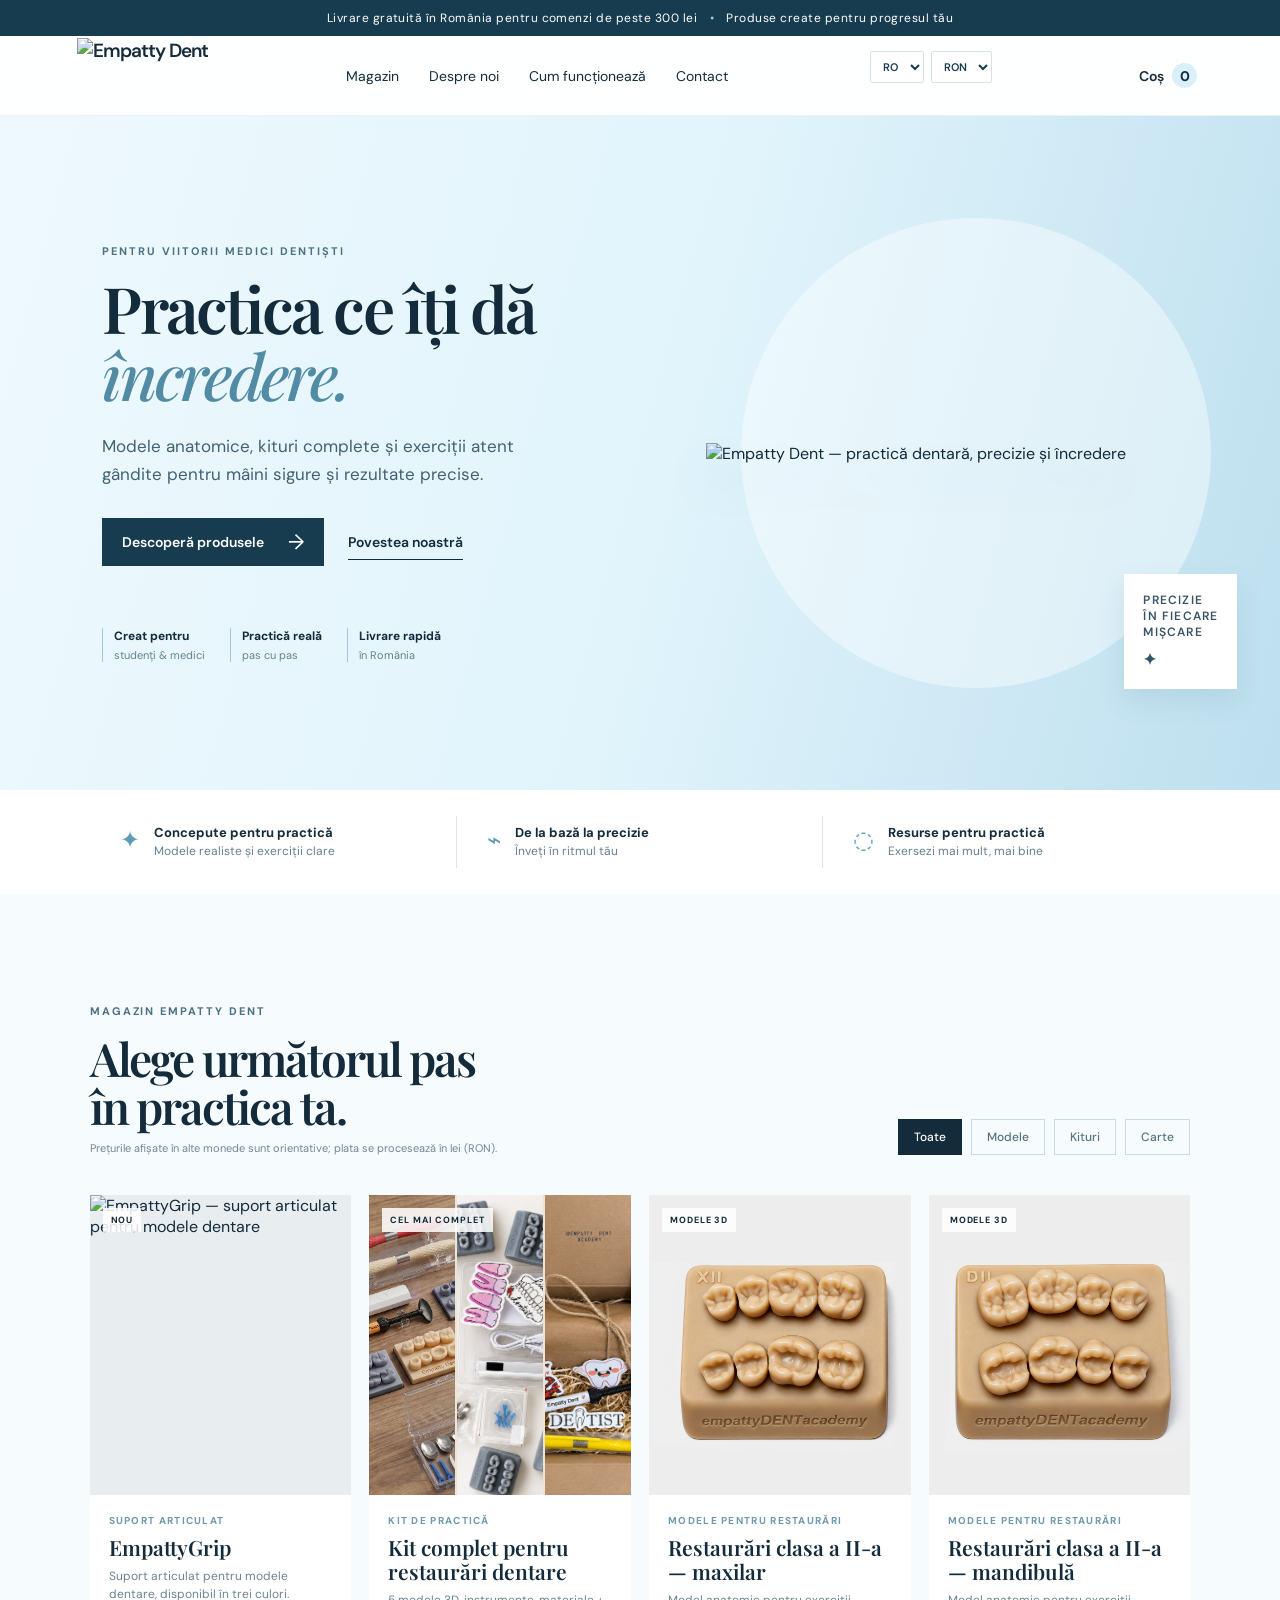
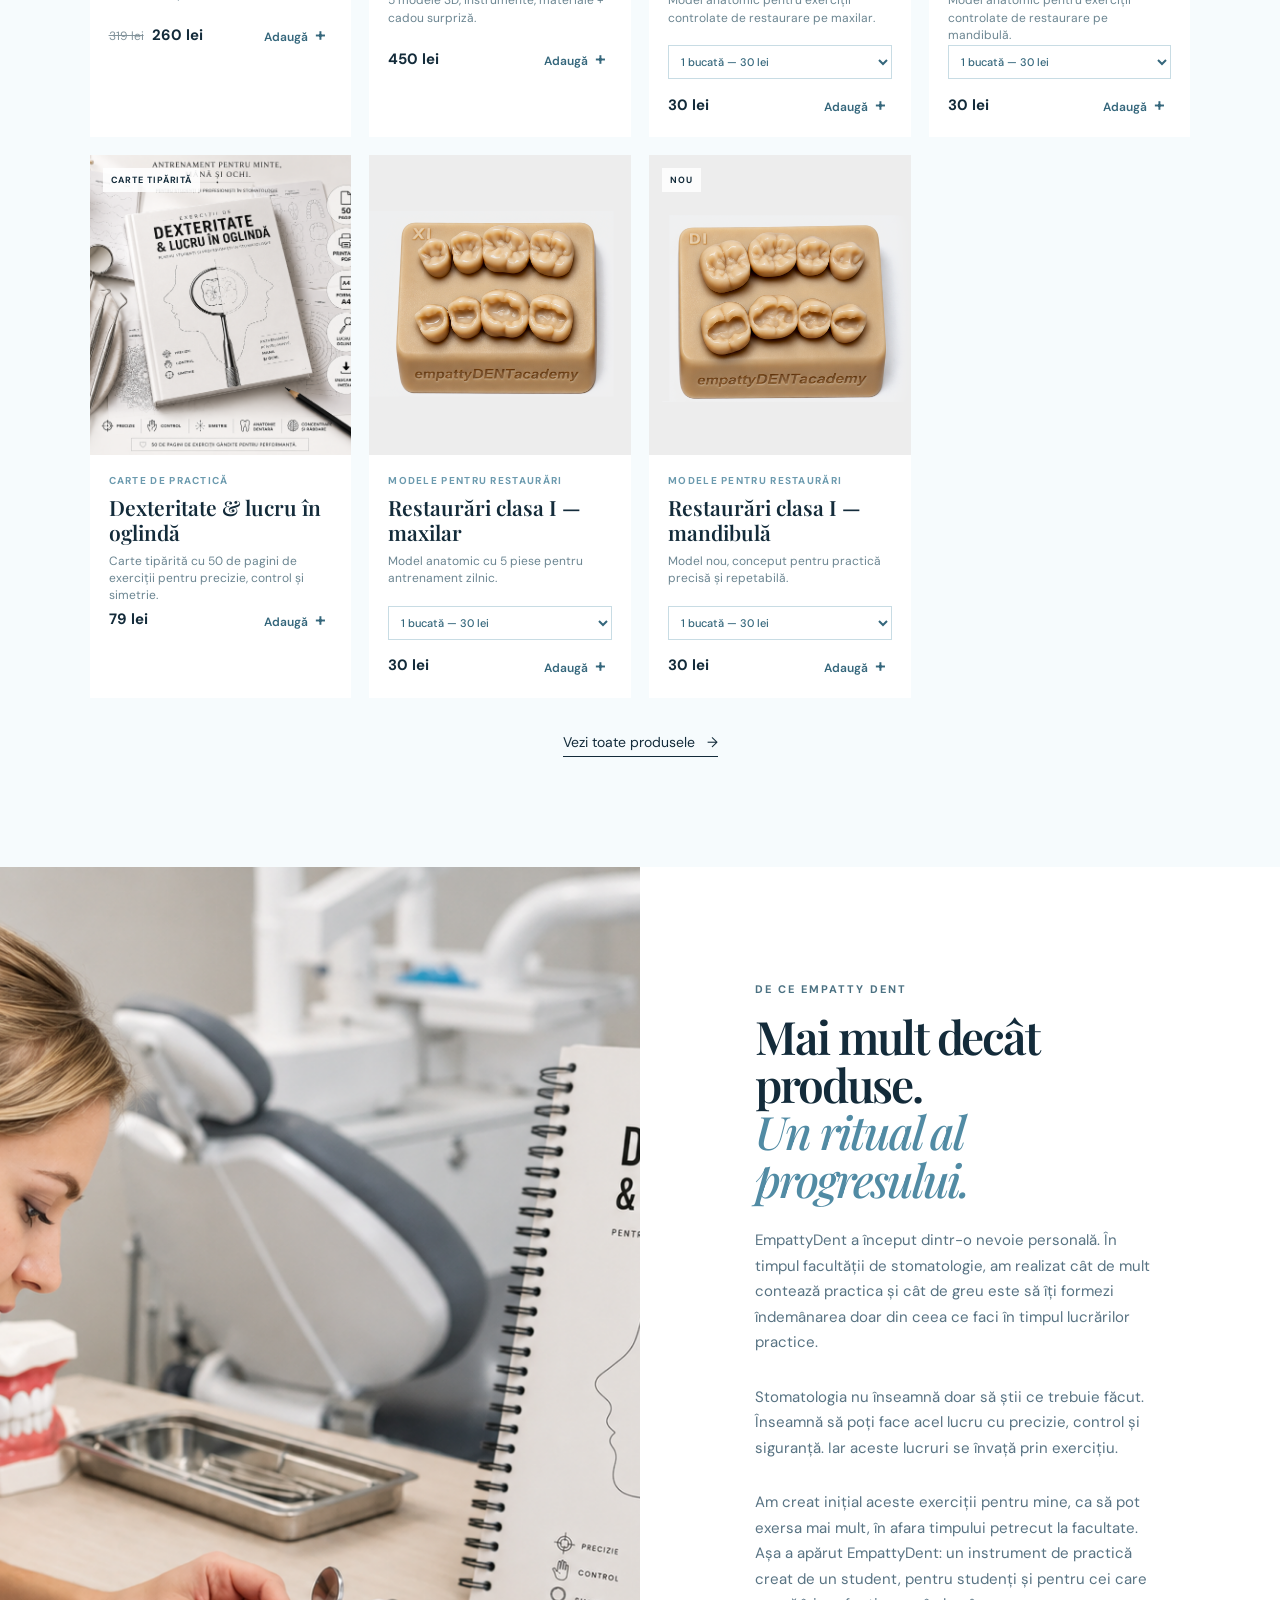
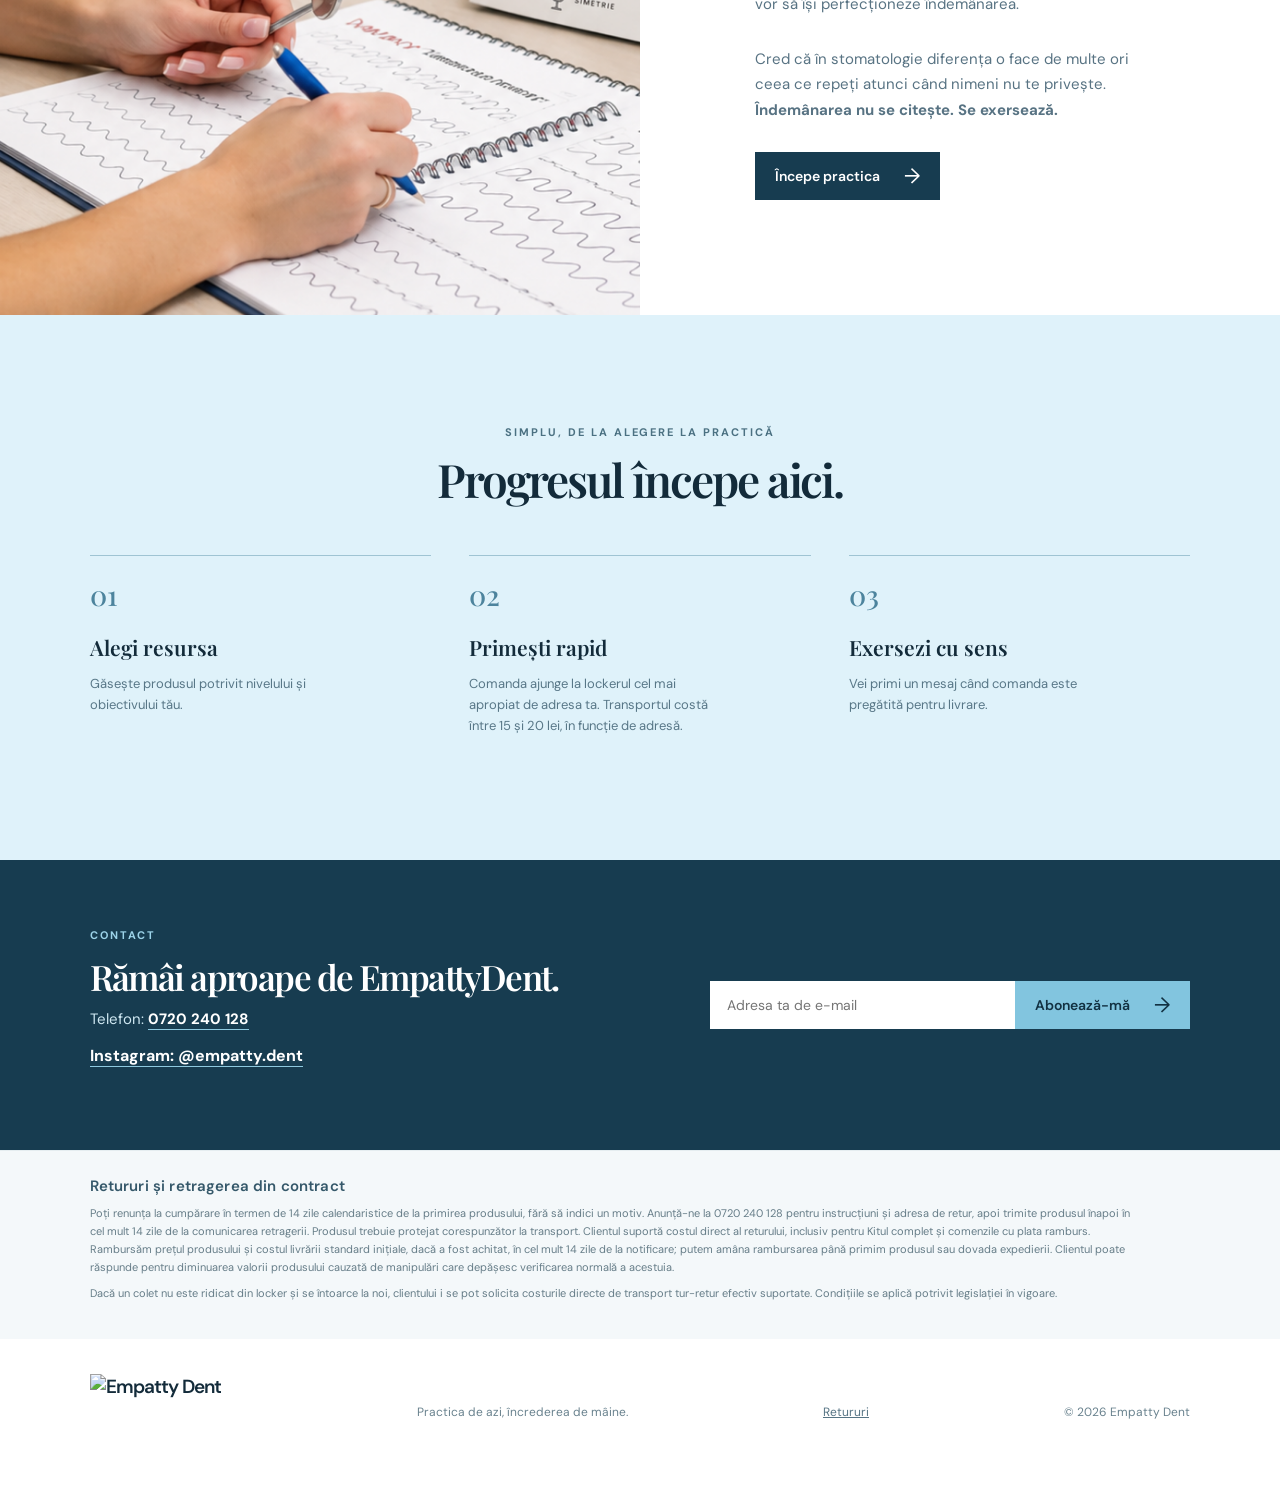
==== commit e4f9dcd5: "Add files via upload update with new product" ====
--- a/index.html
+++ b/index.html
@@ -14,7 +14,7 @@
   <body>
     <div class="announcement">Livrare gratuită în România pentru comenzi de peste 300 lei <span>•</span> Produse create pentru progresul tău</div><div class="bf-banner" hidden>BLACK FRIDAY · 13 NOIEMBRIE · 00:00–23:59 (ORA ROMÂNIEI)</div>
     <header class="header">
-      <a class="brand brand-logo-link" href="#acasa" aria-label="Empatty Dent acasă"><img class="brand-logo" src="assets/logo-empattydent-header.png" alt="Empatty Dent" /></a>
+      <a class="brand brand-logo-link" href="#acasa" aria-label="Empatty Dent acasă"><img class="brand-logo" src="assets/empattydent-logo-supplied.svg" alt="Empatty Dent" /></a>
       <button class="menu-btn" aria-label="Deschide meniul" aria-expanded="false">☰</button>
       <nav aria-label="Navigare principală">
         <a href="#produse">Magazin</a><a href="#despre">Despre noi</a><a href="#cum-functioneaza">Cum funcționează</a><a href="#contact">Contact</a>
@@ -34,7 +34,7 @@
         </div>
         <div class="hero-visual">
           <div class="hero-circle"></div><div class="hero-card note-card">PRECIZIE<br>ÎN FIECARE<br>MIȘCARE <span>✦</span></div>
-          <img src="assets/introducere.png" alt="Colecția Empatty Dent pentru practică dentară" />
+          <img src="assets/empattydent-hero.png" alt="Empatty Dent — practică dentară, precizie și încredere" />
         </div>
       </section>
 
@@ -47,6 +47,7 @@
       <section id="produse" class="products section">
         <div class="section-heading"><div><p class="eyebrow">MAGAZIN EMPATTY DENT</p><h2>Alege următorul pas<br>în practica ta.</h2><p class="fx-note">Prețurile afișate în alte monede sunt orientative; plata se procesează în lei (RON).</p></div><div class="filters" role="group" aria-label="Filtre produse"><button class="active" data-filter="all">Toate</button><button data-filter="modele">Modele</button><button data-filter="kituri">Kituri</button><button data-filter="carte">Carte</div></div>
         <div class="product-grid">
+          <article class="product-card" data-category="modele"><div class="image-wrap soft"><span class="tag">NOU</span><img src="assets/empattygrip-promo-black.png" alt="EmpattyGrip — suport articulat pentru modele dentare" /></div><div class="product-info"><p class="category">SUPORT ARTICULAT</p><h3>EmpattyGrip</h3><p class="desc">Suport articulat pentru modele dentare, disponibil în trei culori.</p><div class="product-bottom"><div class="price-stack" data-price="319" data-sale="260" data-always-sale="true"><del class="old-price">319 lei</del><strong class="current-price">260 lei</strong></div><button class="add" data-name="EmpattyGrip (Gri glitter)" data-price="260" data-base-price="319" data-sale-price="260" data-always-sale="true">Adaugă <span>+</span></button></div></div></article>
           <article class="product-card" data-category="kituri"><div class="image-wrap warm kit-gallery"><span class="tag">CEL MAI COMPLET</span><img src="assets/kit-restaurari.png" alt="Kit complet pentru restaurări dentare Empatty Dent" /><img src="assets/kit-restaurari-2.png" alt="Componentele kitului complet pentru restaurări dentare" /><img src="assets/kit-restaurari-3.png" alt="Kit complet pentru restaurări dentare în cutie" /></div><div class="product-info"><p class="category">KIT DE PRACTICĂ</p><h3>Kit complet pentru restaurări dentare</h3><p class="desc">5 modele 3D, instrumente, materiale + cadou surpriză.</p><div class="product-bottom"><div class="price-stack" data-price="450" data-sale="380"><del class="old-price" hidden>450 lei</del><strong class="current-price">450 lei</strong></div><button class="add" data-name="Kit complet pentru restaurări dentare" data-price="450" data-base-price="450" data-sale-price="380">Adaugă <span>+</span></button></div></div></article>
           <article class="product-card" data-category="modele"><div class="image-wrap blue"><span class="tag">MODELE 3D</span><img src="assets/restaurari-clasa-ii-maxilar.png" alt="Model pentru restaurări clasa a II-a maxilar" /></div><div class="product-info"><p class="category">MODELE PENTRU RESTAURĂRI</p><h3>Restaurări clasa a II-a — maxilar</h3><p class="desc">Model anatomic pentru exerciții controlate de restaurare pe maxilar.</p><select class="pack-select" aria-label="Alege cantitatea"><option value="30">1 bucată — 30 lei</option><option value="75">3 bucăți — 75 lei</option><option value="150">6 bucăți — 150 lei</option></select><div class="product-bottom"><div class="price-stack model-price-stack" data-price="30" data-sale="20"><del class="old-price" hidden>30 lei</del><strong class="model-price current-price">30 lei</strong></div><button class="add" data-base-name="Restaurări clasa a II-a — maxilar" data-name="Restaurări clasa a II-a — maxilar (1 bucată)" data-price="30">Adaugă <span>+</span></button></div></div></article>
           <article class="product-card" data-category="modele"><div class="image-wrap warm"><span class="tag">MODELE 3D</span><img src="assets/restaurari-clasa-ii-mandibula.png" alt="Model pentru restaurări clasa a II-a mandibulă" /></div><div class="product-info"><p class="category">MODELE PENTRU RESTAURĂRI</p><h3>Restaurări clasa a II-a — mandibulă</h3><p class="desc">Model anatomic pentru exerciții controlate de restaurare pe mandibulă.</p><select class="pack-select" aria-label="Alege cantitatea"><option value="30">1 bucată — 30 lei</option><option value="75">3 bucăți — 75 lei</option><option value="150">6 bucăți — 150 lei</option></select><div class="product-bottom"><div class="price-stack model-price-stack" data-price="30" data-sale="20"><del class="old-price" hidden>30 lei</del><strong class="model-price current-price">30 lei</strong></div><button class="add" data-base-name="Restaurări clasa a II-a — mandibulă" data-name="Restaurări clasa a II-a — mandibulă (1 bucată)" data-price="30">Adaugă <span>+</span></button></div></div></article>
@@ -63,7 +64,7 @@
       <section id="contact" class="newsletter"><div><p class="eyebrow">CONTACT</p><h2>Rămâi aproape de EmpattyDent.</h2><p class="contact-phone">Telefon: <a href="tel:+40720240128">0720 240 128</a></p><p class="contact-instagram"><a href="https://www.instagram.com/empatty.dent/" target="_blank" rel="noopener noreferrer">Instagram: @empatty.dent</a></p></div><form><label class="sr-only" for="email">Adresa de e-mail</label><input id="email" type="email" placeholder="Adresa ta de e-mail" required /><button class="btn primary" type="submit">Abonează-mă <span>→</span></button></form></section>
     </main>
     <section class="return-policy" id="retur"><h2>Retururi și retragerea din contract</h2><p>Poți renunța la cumpărare în termen de 14 zile calendaristice de la primirea produsului, fără să indici un motiv. Anunță-ne la 0720 240 128 pentru instrucțiuni și adresa de retur, apoi trimite produsul înapoi în cel mult 14 zile de la comunicarea retragerii. Produsul trebuie protejat corespunzător la transport. Clientul suportă costul direct al returului, inclusiv pentru Kitul complet și comenzile cu plata ramburs. Rambursăm prețul produsului și costul livrării standard inițiale, dacă a fost achitat, în cel mult 14 zile de la notificare; putem amâna rambursarea până primim produsul sau dovada expedierii. Clientul poate răspunde pentru diminuarea valorii produsului cauzată de manipulări care depășesc verificarea normală a acestuia.</p><p>Dacă un colet nu este ridicat din locker și se întoarce la noi, clientului i se pot solicita costurile directe de transport tur-retur efectiv suportate. Condițiile se aplică potrivit legislației în vigoare.</p></section>
-    <footer><a class="brand brand-logo-link" href="#acasa"><img class="brand-logo" src="assets/logo-empattydent-header.png" alt="Empatty Dent" /></a><p>Practica de azi, încrederea de mâine.</p><a href="#retur" class="footer-return-link">Retururi</a><span>© 2026 Empatty Dent</span></footer>
+    <footer><a class="brand brand-logo-link" href="#acasa"><img class="brand-logo" src="assets/empattydent-logo-supplied.svg" alt="Empatty Dent" /></a><p>Practica de azi, încrederea de mâine.</p><a href="#retur" class="footer-return-link">Retururi</a><span>© 2026 Empatty Dent</span></footer>
     <aside class="cart-drawer" aria-label="Coșul tău" aria-hidden="true"><div class="cart-head"><h2>Coșul tău</h2><button class="close-cart" aria-label="Închide">×</button></div><div class="cart-items"><p class="empty">Coșul tău este gol.</p></div><div class="cart-footer"><div><span>Total produse</span><strong class="cart-total">0 lei</strong></div><button class="btn primary checkout">Continuă către comandă <span>→</span></button></div></aside><div class="overlay"></div><div class="checkout-modal" aria-hidden="true"><div class="checkout-card"><div class="checkout-head"><div><p class="eyebrow">FINALIZEAZĂ COMANDA</p><h2>Date pentru livrare</h2></div><button class="close-checkout" aria-label="Închide">×</button></div><form id="order-form"><div class="form-grid"><label>Nume și prenume<input name="client" required autocomplete="name"></label><label>Telefon<input name="phone" required type="tel" autocomplete="tel"></label><label>Email<input name="email" required type="email" autocomplete="email"></label><label>Județ<input name="county" required autocomplete="address-level1"></label><label>Localitate<input name="city" required autocomplete="address-level2"></label><label class="full">Adresă completă<input name="address" required autocomplete="street-address"></label><label class="full">Observații (opțional)<textarea name="notes" rows="3"></textarea></label><fieldset class="payment-options full"><legend>Metoda de plată</legend><label><input type="radio" name="payment" value="Ramburs" checked> Ramburs <span>+5 lei</span></label><label><input type="radio" name="payment" value="Transfer bancar"> Transfer bancar <span>Datele contului vor fi trimise prin mesaj.</span></label></fieldset></div><div class="delivery-info"><strong>Livrare la locker</strong><p>Comanda va fi livrată la lockerul cel mai apropiat de adresa ta. Transportul costă între 15 și 20 lei, în funcție de adresă. Vei primi un mesaj când comanda este gata de livrare.</p></div><div class="order-summary"><div><span>Produse</span><strong id="order-products"></strong></div><div><span>Subtotal produse</span><strong id="order-subtotal"></strong></div><div><span>Taxă ramburs</span><strong id="order-payment-fee">5 lei</strong></div><div><span>Total de plată</span><strong id="order-total"></strong></div><div><span>Plată</span><strong id="order-payment">Ramburs</strong></div><small>Transportul (15–20 lei) se confirmă în funcție de adresa de livrare. <a href="#retur">Politica de retur</a></small></div><label class="consent"><input type="checkbox" required> Sunt de acord ca datele introduse să fie folosite pentru procesarea și livrarea comenzii.</label><button class="btn primary order-submit" type="submit">Trimite comanda <span>→</span></button></form><div class="order-success" hidden><p class="eyebrow">COMANDA A FOST ÎNREGISTRATĂ</p><h3>Mulțumim!</h3><p>Comanda ta a fost transmisă. Va fi livrată la lockerul cel mai apropiat de adresa ta, iar transportul va fi confirmat între 15 și 20 lei. Vei primi un mesaj când este gata de livrare.</p><button class="btn primary close-success">Închide</button></div></div></div><div class="toast" role="status"></div>
     <script src="site.js"></script>
     <script src="script.js"></script>
--- a/custom.css
+++ b/custom.css
@@ -7,6 +7,8 @@
 .kit-gallery:hover img{transform:none}
 .pack-select{width:100%;margin:0 0 12px;padding:8px;border:1px solid #c8dce4;background:#fff;color:#35677c;font:500 12px 'DM Sans';cursor:pointer}
 .product-card-link{cursor:pointer}.product-card-link:focus{outline:2px solid #82c5df;outline-offset:3px}.product-detail{max-width:1220px;margin:auto;padding:45px 30px 0}.back-link{display:inline-block;color:#35677c;text-decoration:none;font-size:13px;margin-bottom:30px}.product-detail section#product-content{display:grid;grid-template-columns:1.05fr .95fr;gap:clamp(35px,7vw,100px);align-items:center;padding-bottom:95px}.detail-gallery{display:grid;grid-template-columns:1fr 105px;gap:12px;align-items:stretch;height:570px}.detail-gallery img{width:100%;height:100%;object-fit:cover;cursor:pointer;opacity:.65}.detail-gallery img:first-child{grid-row:span 3;opacity:1}.detail-gallery img.active{opacity:1;outline:2px solid #82c5df;outline-offset:3px}.detail-copy h1{font:600 clamp(38px,4.2vw,62px)/1.05 'Playfair Display';letter-spacing:-.045em;margin:0}.detail-intro{font-size:17px;line-height:1.65;color:#426274;margin:23px 0}.detail-copy ul{padding:0;margin:0 0 24px;list-style:none}.detail-copy li{padding:8px 0 8px 25px;border-bottom:1px solid #d9e7ec;color:#567484;font-size:14px;position:relative}.detail-copy li:before{content:'✦';position:absolute;left:0;color:#5f9db6}.detail-select-label{display:grid;gap:8px;color:#53717f;font-size:11px;font-weight:700;letter-spacing:.06em;margin:20px 0}.detail-select-label select{padding:12px;border:1px solid #c8dce4;background:#fff;color:#35677c;font:500 14px 'DM Sans'}.detail-note{color:#587383;line-height:1.6;font-size:14px}.detail-buy{display:flex;align-items:center;justify-content:space-between;gap:20px;border-top:1px solid #d9e7ec;margin-top:24px;padding-top:21px}.detail-buy strong{font-size:24px}.detail-buy .btn{padding:16px 22px}.delivery-note{font-size:11px;line-height:1.5;color:#78909b;margin:15px 0 0}.detail-reasons{display:grid;grid-template-columns:1fr 1fr;gap:60px;padding:80px 0;background:#dff2fa;margin:0 -30px;padding-left:clamp(30px,9vw,140px);padding-right:clamp(30px,9vw,140px)}.detail-reasons h2{font:600 44px/1.07 'Playfair Display';letter-spacing:-.04em;margin:0}.detail-reasons h2 em{font-weight:500;color:#518ba4}.detail-reasons>div{color:#587383;line-height:1.7;font-size:15px}.product-page footer{margin-top:0}@media(max-width:720px){.product-page .header nav{display:none}.product-detail{padding:28px 20px 0}.product-detail section#product-content{grid-template-columns:1fr;padding-bottom:60px}.detail-gallery{height:410px;grid-template-columns:1fr 76px}.detail-copy h1{font-size:42px}.detail-reasons{grid-template-columns:1fr;gap:25px;margin:0 -20px;padding:55px 25px}.detail-reasons h2{font-size:37px}.detail-buy{align-items:flex-start;flex-direction:column}.detail-buy .btn{width:100%}}
+.product-long-description{max-width:780px;margin:0 auto 90px;color:#567484;font-size:15px;line-height:1.75}.product-long-description h2{font:600 34px/1.15 'Playfair Display';color:var(--ink);margin:0 0 22px}.product-long-description h3{font:600 22px 'Playfair Display';color:var(--ink);margin:30px 0 12px}.product-long-description li{padding:0 0 10px 3px}.product-long-description ul,.product-long-description ol{padding-left:24px}.product-card .image-wrap img,.detail-gallery img{cursor:zoom-in}.image-lightbox{position:fixed;inset:0;z-index:1000;background:rgba(8,17,30,.94);display:none;align-items:center;justify-content:center;padding:30px}.image-lightbox.open{display:flex}.image-lightbox img{max-width:92vw;max-height:88vh;object-fit:contain;box-shadow:0 12px 60px #0008}.image-lightbox button{position:absolute;border:0;color:#fff;background:#ffffff20;cursor:pointer;font:400 30px 'DM Sans';width:48px;height:48px;border-radius:50%}.image-lightbox .lightbox-close{top:18px;right:22px;font-size:36px}.image-lightbox .lightbox-prev{left:20px}.image-lightbox .lightbox-next{right:20px}.image-lightbox .lightbox-caption{position:absolute;bottom:15px;left:50%;transform:translateX(-50%);color:#fff;font-size:13px;text-align:center}.image-lightbox button:hover{background:#ffffff40}@media(max-width:650px){.product-long-description{margin:0 auto 60px;font-size:14px}.product-long-description h2{font-size:28px}.image-lightbox{padding:20px}.image-lightbox img{max-width:100%;max-height:82vh}.image-lightbox .lightbox-prev{left:8px}.image-lightbox .lightbox-next{right:8px}}
+.detail-gallery.two-images img:last-child{grid-row:span 3;opacity:1}
 @media(max-width:650px){.brand-logo-link{height:60px;max-width:106px}.kit-gallery{gap:3px}}
 .payment-options{border:1px solid #d5e3e8;padding:14px;display:grid;gap:12px}.payment-options legend{font-size:11px;font-weight:700;letter-spacing:.05em;color:#53717f;padding:0 5px}.payment-options label{display:flex;align-items:center;gap:8px;font-size:14px;font-weight:600;letter-spacing:0;color:var(--ink)}.payment-options label span{font-size:12px;font-weight:400;color:#66808e}.delivery-info{border-left:3px solid #8ec9df;background:#f6fbfd;padding:14px 16px;margin:20px 0}.delivery-info strong{font-size:13px}.delivery-info p{margin:5px 0 0;color:#587383;font-size:13px;line-height:1.55}.order-summary small{color:#66808e;font-size:11px;line-height:1.45}
 .locale-controls{display:flex;align-items:center;gap:7px;flex-wrap:wrap;justify-content:center}.locale-controls label{display:inline-flex}.locale-controls select{max-width:175px;padding:7px 8px;border:1px solid #d5e3e8;background:#fff;color:#173c50;font:600 11px 'DM Sans';border-radius:2px}.locale-controls .language-select{width:54px}.rate-date{display:block;color:#718895;font-size:9px;flex-basis:100%;text-align:right;min-height:10px}.bf-banner{background:#a83232;color:#fff;text-align:center;padding:9px 12px;font:700 11px 'DM Sans';letter-spacing:.08em}.bf-banner[hidden],.old-price[hidden]{display:none}.price-stack{display:flex;align-items:baseline;gap:8px;flex-wrap:wrap}.price-stack strong{font-size:15px}.price-stack .old-price{font-size:12px;color:#82939b}.bf-active .price-stack .current-price{color:#a83232}.bf-active .price-stack strong{font-weight:700}.detail-buy .price-stack{min-width:110px}.detail-buy .price-stack strong{font-size:24px}.detail-buy .old-price{font-size:15px}.return-policy{padding:25px clamp(20px,7vw,110px) 30px;background:#f4f8fa;color:#667d88;font-size:11px;line-height:1.65;border-top:1px solid #e5edf0}.return-policy h2{font:600 15px 'DM Sans';letter-spacing:.01em;color:#35586a;margin:0 0 8px}.return-policy p{max-width:1050px;margin:7px 0}.footer-return-link{color:#567484}.contact-instagram a{color:#fff;font-weight:700;text-decoration:none;border-bottom:1px solid #8ec9df}.product-bottom .price-stack{min-width:85px}.pack-select{font-size:11px}.fx-note{font-size:11px;color:#718895;margin:10px 0 0}.return-policy a{color:#35677c}
